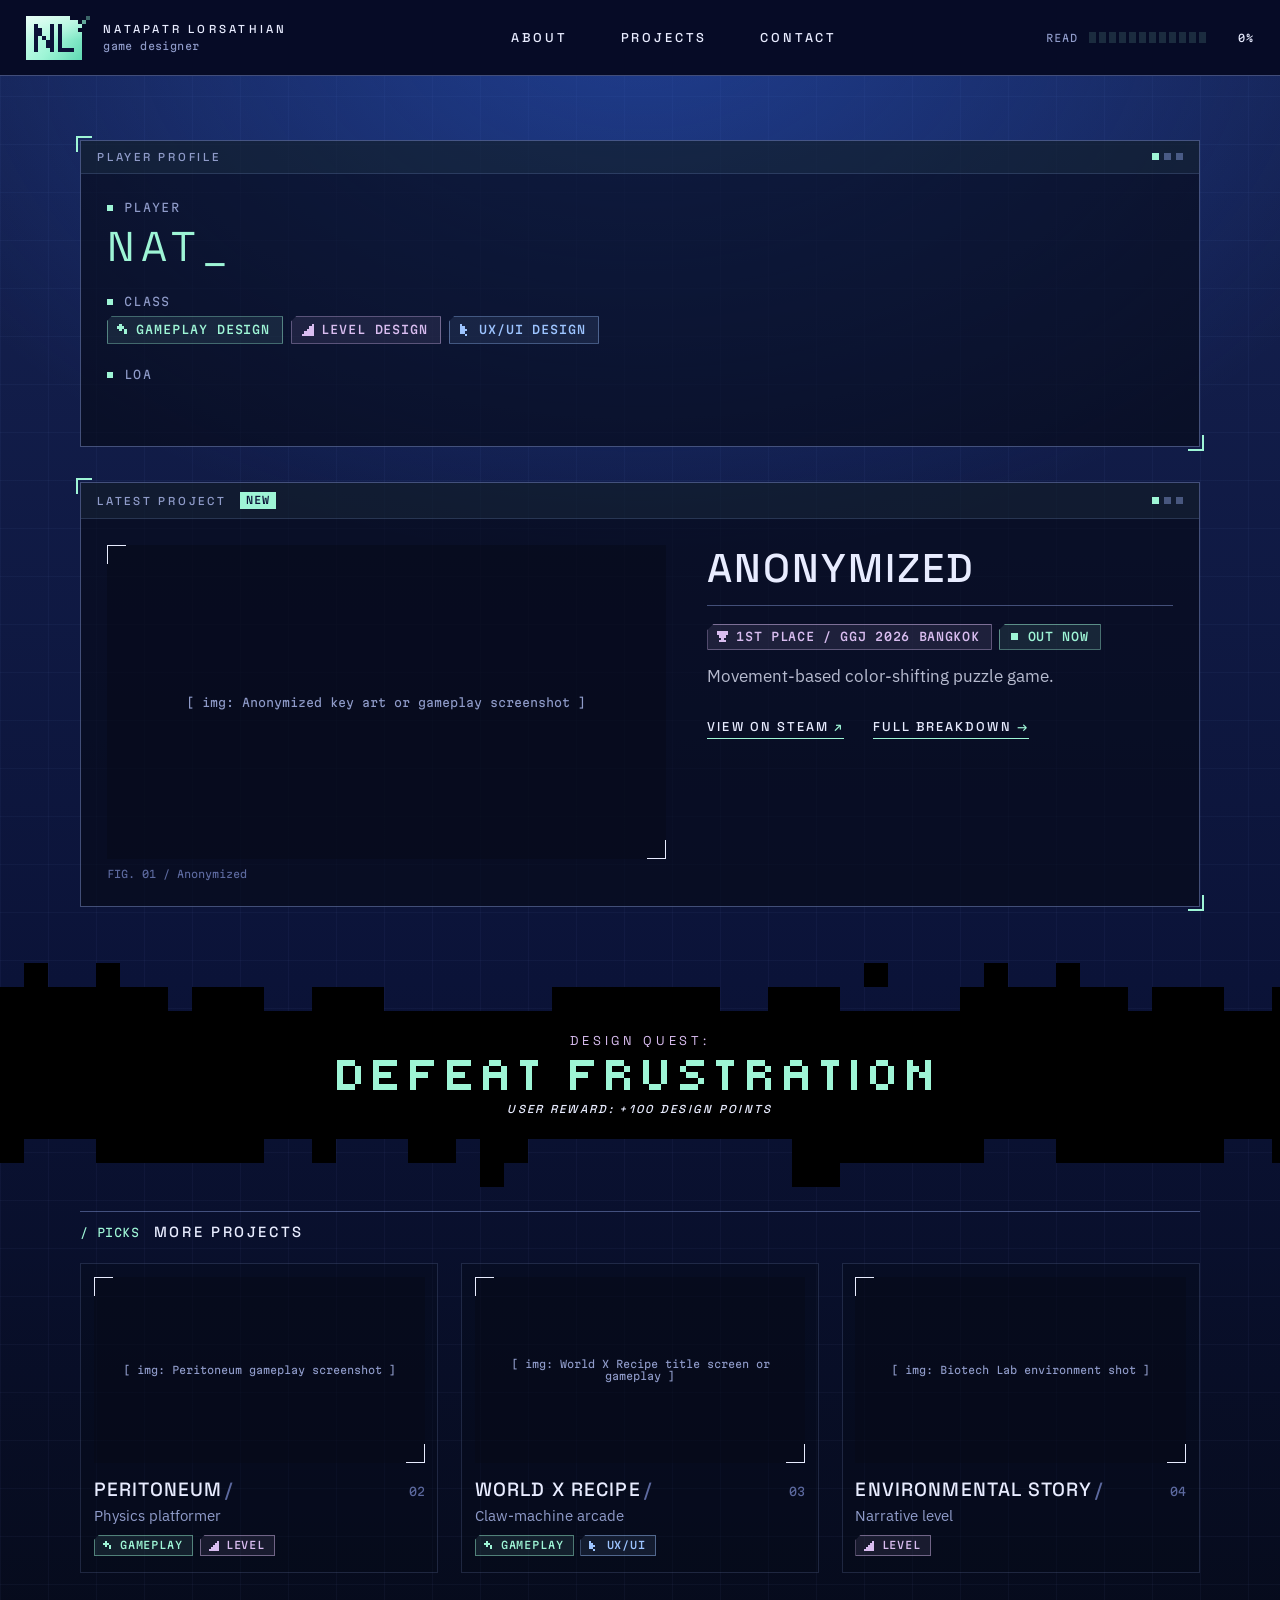
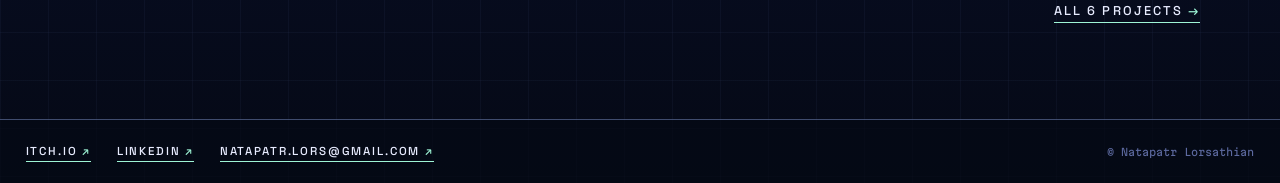
==== index.html @ 55b56542 "Fix window width jump (class clash), Player/Class/Loadout profile, NEW tag beside title, window fram" ====
<!DOCTYPE html>
<html lang="en">
<head>
<meta charset="utf-8">
<meta name="viewport" content="width=device-width, initial-scale=1">
<title>Natapatr Lorsathian | Game Designer</title>
<meta name="description" content="Natapatr (Nat) Lorsathian - gameplay, level and UX/UI designer. Puzzle, platformer and level design work in Unity, Unreal and UEFN.">
<link rel="canonical" href="https://natapatrl.github.io/portfolio/">
<meta property="og:title" content="Natapatr Lorsathian | Game Designer">
<meta property="og:description" content="Natapatr (Nat) Lorsathian - gameplay, level and UX/UI designer. Puzzle, platformer and level design work in Unity, Unreal and UEFN.">
<meta property="og:type" content="website">
<meta property="og:url" content="https://natapatrl.github.io/portfolio/">
<link rel="icon" href="assets/favicon.svg" type="image/svg+xml">
<link rel="preconnect" href="https://fonts.googleapis.com">
<link rel="preconnect" href="https://fonts.gstatic.com" crossorigin>
<link rel="stylesheet" href="https://fonts.googleapis.com/css2?family=Space+Grotesk:wght@300..700&family=IBM+Plex+Sans:wght@400;500&family=Martian+Mono:wdth,wght@75..112.5,300..500&family=Tiny5&display=swap">
<link rel="stylesheet" href="assets/style.css">
<script>document.documentElement.classList.add("js")</script>
</head>
<body>
<a class="skip" href="#main">Skip to content</a>
<header class="site-header">
  <a class="brand" href="./" aria-label="Natapatr Lorsathian, home">
    <img class="brand-mark" src="assets/logo.svg" alt="" width="64" height="44">
    <span class="brand-text"><span class="brand-name">NATAPATR LORSATHIAN</span><span class="brand-role">game designer</span></span>
  </a>
  <nav class="site-nav" aria-label="Main"><a href="about/">ABOUT</a><a href="projects/">PROJECTS</a><a href="contact/">CONTACT</a></nav>
  <div class="read" aria-hidden="true"><span class="read-label">READ</span><span class="read-cells"></span><span class="read-pct">0%</span></div>
</header>
<main id="main">

<section class="hero wrap">
  <div class="window " data-console><div class="window-bar"><span class="window-title">PLAYER PROFILE</span><span class="window-lights" aria-hidden="true"><i></i><i></i><i></i></span></div><div class="window-body">
      <p class="hud-label" aria-hidden="true"><span class="hud-text">PLAYER</span></p>
      <h1 class="hero-intro out">NAT<span class="sr-only">, game designer:</span><span class="cursor" aria-hidden="true">_</span></h1>
      <p class="hud-label" aria-hidden="true"><span class="hud-text">CLASS</span></p>
      <div class="out class-chips"><span class="chips"><span class="chip t-gameplay"><svg viewBox="0 0 5 5" aria-hidden="true" shape-rendering="crispEdges"><rect x="1" y="0" width="1" height="1"/><rect x="0" y="1" width="1" height="1"/><rect x="1" y="1" width="1" height="1"/><rect x="2" y="1" width="1" height="1"/><rect x="1" y="2" width="1" height="1"/><rect x="3" y="2" width="1" height="1"/><rect x="3" y="3" width="1" height="1"/></svg>Gameplay Design</span><span class="chip t-level"><svg viewBox="0 0 5 5" aria-hidden="true" shape-rendering="crispEdges"><rect x="4" y="0" width="1" height="1"/><rect x="3" y="1" width="1" height="1"/><rect x="4" y="1" width="1" height="1"/><rect x="2" y="2" width="1" height="1"/><rect x="3" y="2" width="1" height="1"/><rect x="4" y="2" width="1" height="1"/><rect x="1" y="3" width="1" height="1"/><rect x="2" y="3" width="1" height="1"/><rect x="3" y="3" width="1" height="1"/><rect x="4" y="3" width="1" height="1"/><rect x="0" y="4" width="1" height="1"/><rect x="1" y="4" width="1" height="1"/><rect x="2" y="4" width="1" height="1"/><rect x="3" y="4" width="1" height="1"/><rect x="4" y="4" width="1" height="1"/></svg>Level Design</span><span class="chip t-ux"><svg viewBox="0 0 5 5" aria-hidden="true" shape-rendering="crispEdges"><rect x="0" y="0" width="1" height="1"/><rect x="0" y="1" width="1" height="1"/><rect x="1" y="1" width="1" height="1"/><rect x="0" y="2" width="1" height="1"/><rect x="1" y="2" width="1" height="1"/><rect x="2" y="2" width="1" height="1"/><rect x="0" y="3" width="1" height="1"/><rect x="1" y="3" width="1" height="1"/><rect x="2" y="4" width="1" height="1"/></svg>UX/UI Design</span></span></div>
      <p class="hud-label" aria-hidden="true"><span class="hud-text">LOADOUT</span></p>
      <ul class="tools out" aria-label="Tools I work in"><li>Unity</li><li>Unreal</li><li>Figma</li></ul>
    </div></div>
</section>

<section class="wrap featured" aria-label="Latest project">
  <div class="window "><div class="window-bar"><span class="window-title">LATEST PROJECT<span class="window-tag">NEW</span></span><span class="window-lights" aria-hidden="true"><i></i><i></i><i></i></span></div><div class="window-body">
    <div class="featured-grid">
      <a class="featured-media" href="projects/anonymized/" tabindex="-1" aria-hidden="true"><figure class="frame "><div class="ph" style="aspect-ratio:16/9" role="img" aria-label="Image coming soon: Anonymized key art or gameplay screenshot"><span>[ img: Anonymized key art or gameplay screenshot ]</span></div><figcaption>FIG. 01 / Anonymized</figcaption></figure></a>
      <div class="featured-body">
        <header class="doc-head featured-head"><h2 class="doc-title">Anonymized</h2></header>
        <div class="badges"><span class="badge b-award"><svg viewBox="0 0 5 5" aria-hidden="true" shape-rendering="crispEdges"><rect x="0" y="0" width="1" height="1"/><rect x="1" y="0" width="1" height="1"/><rect x="2" y="0" width="1" height="1"/><rect x="3" y="0" width="1" height="1"/><rect x="4" y="0" width="1" height="1"/><rect x="0" y="1" width="1" height="1"/><rect x="1" y="1" width="1" height="1"/><rect x="2" y="1" width="1" height="1"/><rect x="3" y="1" width="1" height="1"/><rect x="4" y="1" width="1" height="1"/><rect x="1" y="2" width="1" height="1"/><rect x="2" y="2" width="1" height="1"/><rect x="3" y="2" width="1" height="1"/><rect x="2" y="3" width="1" height="1"/><rect x="1" y="4" width="1" height="1"/><rect x="2" y="4" width="1" height="1"/><rect x="3" y="4" width="1" height="1"/></svg>1st place / GGJ 2026 Bangkok</span><span class="badge b-status"><svg viewBox="0 0 5 5" aria-hidden="true" shape-rendering="crispEdges"><rect x="1" y="1" width="1" height="1"/><rect x="2" y="1" width="1" height="1"/><rect x="3" y="1" width="1" height="1"/><rect x="1" y="2" width="1" height="1"/><rect x="2" y="2" width="1" height="1"/><rect x="3" y="2" width="1" height="1"/><rect x="1" y="3" width="1" height="1"/><rect x="2" y="3" width="1" height="1"/><rect x="3" y="3" width="1" height="1"/></svg>Out now</span></div>
        <p class="feat-tag">Movement-based color-shifting puzzle game.</p>
        <div class="links"><a class="link" href="https://store.steampowered.com/app/4548240/Anonymized/" target="_blank" rel="noopener">View on Steam</a><a class="link internal" href="projects/anonymized/">Full breakdown</a></div>
      </div>
    </div>
    </div></div>
</section>

<section class="quest" aria-label="Design quest" data-rip>
  <span class="quest-seam" aria-hidden="true"></span>
  <div class="quest-band">
    <p class="quest-label">DESIGN QUEST:</p>
    <p class="quest-title">DEFEAT FRUSTRATION</p>
    <p class="quest-reward">USER REWARD: +100 DESIGN POINTS</p>
  </div>
</section>

<section class="wrap more" aria-labelledby="more-title">
  <h2 class="sec" id="more-title"><span class="sec-no">/ PICKS</span>More projects</h2>
  <div class="cards">
  <a class="card" href="projects/peritoneum/">
    <figure class="frame "><div class="ph" style="aspect-ratio:16/9" role="img" aria-label="Image coming soon: Peritoneum gameplay screenshot"><span>[ img: Peritoneum gameplay screenshot ]</span></div></figure>
    <span class="card-head"><span class="m-title">Peritoneum<span class="slash">/</span></span><span class="card-id">02</span></span>
    <span class="m-genre">Physics platformer</span><span class="chips"><span class="chip t-gameplay"><svg viewBox="0 0 5 5" aria-hidden="true" shape-rendering="crispEdges"><rect x="1" y="0" width="1" height="1"/><rect x="0" y="1" width="1" height="1"/><rect x="1" y="1" width="1" height="1"/><rect x="2" y="1" width="1" height="1"/><rect x="1" y="2" width="1" height="1"/><rect x="3" y="2" width="1" height="1"/><rect x="3" y="3" width="1" height="1"/></svg>Gameplay</span><span class="chip t-level"><svg viewBox="0 0 5 5" aria-hidden="true" shape-rendering="crispEdges"><rect x="4" y="0" width="1" height="1"/><rect x="3" y="1" width="1" height="1"/><rect x="4" y="1" width="1" height="1"/><rect x="2" y="2" width="1" height="1"/><rect x="3" y="2" width="1" height="1"/><rect x="4" y="2" width="1" height="1"/><rect x="1" y="3" width="1" height="1"/><rect x="2" y="3" width="1" height="1"/><rect x="3" y="3" width="1" height="1"/><rect x="4" y="3" width="1" height="1"/><rect x="0" y="4" width="1" height="1"/><rect x="1" y="4" width="1" height="1"/><rect x="2" y="4" width="1" height="1"/><rect x="3" y="4" width="1" height="1"/><rect x="4" y="4" width="1" height="1"/></svg>Level</span></span>
  </a>
  <a class="card" href="projects/world-x-recipe/">
    <figure class="frame "><div class="ph" style="aspect-ratio:16/9" role="img" aria-label="Image coming soon: World X Recipe title screen or gameplay"><span>[ img: World X Recipe title screen or gameplay ]</span></div></figure>
    <span class="card-head"><span class="m-title">World X Recipe<span class="slash">/</span></span><span class="card-id">03</span></span>
    <span class="m-genre">Claw-machine arcade</span><span class="chips"><span class="chip t-gameplay"><svg viewBox="0 0 5 5" aria-hidden="true" shape-rendering="crispEdges"><rect x="1" y="0" width="1" height="1"/><rect x="0" y="1" width="1" height="1"/><rect x="1" y="1" width="1" height="1"/><rect x="2" y="1" width="1" height="1"/><rect x="1" y="2" width="1" height="1"/><rect x="3" y="2" width="1" height="1"/><rect x="3" y="3" width="1" height="1"/></svg>Gameplay</span><span class="chip t-ux"><svg viewBox="0 0 5 5" aria-hidden="true" shape-rendering="crispEdges"><rect x="0" y="0" width="1" height="1"/><rect x="0" y="1" width="1" height="1"/><rect x="1" y="1" width="1" height="1"/><rect x="0" y="2" width="1" height="1"/><rect x="1" y="2" width="1" height="1"/><rect x="2" y="2" width="1" height="1"/><rect x="0" y="3" width="1" height="1"/><rect x="1" y="3" width="1" height="1"/><rect x="2" y="4" width="1" height="1"/></svg>UX/UI</span></span>
  </a>
  <a class="card" href="projects/biotech-lab/">
    <figure class="frame "><div class="ph" style="aspect-ratio:16/9" role="img" aria-label="Image coming soon: Biotech Lab environment shot"><span>[ img: Biotech Lab environment shot ]</span></div></figure>
    <span class="card-head"><span class="m-title">Environmental Story<span class="slash">/</span></span><span class="card-id">04</span></span>
    <span class="m-genre">Narrative level</span><span class="chips"><span class="chip t-level"><svg viewBox="0 0 5 5" aria-hidden="true" shape-rendering="crispEdges"><rect x="4" y="0" width="1" height="1"/><rect x="3" y="1" width="1" height="1"/><rect x="4" y="1" width="1" height="1"/><rect x="2" y="2" width="1" height="1"/><rect x="3" y="2" width="1" height="1"/><rect x="4" y="2" width="1" height="1"/><rect x="1" y="3" width="1" height="1"/><rect x="2" y="3" width="1" height="1"/><rect x="3" y="3" width="1" height="1"/><rect x="4" y="3" width="1" height="1"/><rect x="0" y="4" width="1" height="1"/><rect x="1" y="4" width="1" height="1"/><rect x="2" y="4" width="1" height="1"/><rect x="3" y="4" width="1" height="1"/><rect x="4" y="4" width="1" height="1"/></svg>Level</span></span>
  </a>
</div>
  <div class="links more-all"><a class="link internal" href="projects/">All 6 projects</a></div>
</section>

</main>
<footer class="site-footer">
  <div class="footer-links">
    <a class="link" href="https://twonah.itch.io/" target="_blank" rel="noopener">itch.io</a>
    <a class="link" href="https://www.linkedin.com/in/natapatrl" target="_blank" rel="noopener">LinkedIn</a>
    <a class="js-email link" data-u="natapatr.lors" data-d="gmail.com" href="contact/">natapatr.lors [at] gmail [dot] com</a>
  </div>
  <p class="footer-note">&copy; Natapatr Lorsathian</p>
</footer>
<script src="assets/site.js"></script>
</body>
</html>
---- assets/style.css ----
/* =========================================================
   Theme: technical datasheet base + HUD project list/readout
   + terminal flairs. Sharp edges, rules instead of boxes.
   Fonts: Space Grotesk (headings), IBM Plex Sans (body),
   Martian Mono (labels/specs), Tiny5 (quest band only).
   ========================================================= */
:root {
  --navy: #162354;
  --deep: #0b1338;
  --ink: #050915;
  --head: #e8ecff;
  --body: rgba(232, 236, 255, 0.78);
  --muted: #8f9bc9;
  --dim: #5d6aa0;
  --line: rgba(160, 185, 255, 0.16);
  --line-strong: rgba(160, 185, 255, 0.38);
  --mint: #9ef5d6;
  --lav: #d9bdf0;
  --grot: "Space Grotesk", "Segoe UI", system-ui, sans-serif;
  --plex: "IBM Plex Sans", "Segoe UI", system-ui, sans-serif;
  --mono: "Martian Mono", ui-monospace, "Courier New", monospace;
  --pixel: "Tiny5", "Courier New", monospace;
  /* type scale: every size on the site comes from here */
  --fs-micro: 0.64rem;   /* mono: captions, meter, footer, spec labels */
  --fs-label: 0.72rem;   /* mono: section numbers, ids, meta, image labels */
  --fs-data: 0.78rem;    /* mono: spec values, sub-headings */
  --fs-caps-s: 0.72rem;  /* grotesk caps: name, spec groups, footer links */
  --fs-caps: 0.8rem;     /* grotesk caps: nav, links */
  --fs-caps-l: 0.92rem;  /* grotesk caps: section titles */
  --fs-body-s: 0.92rem;  /* plex: secondary text, reply options */
  --fs-body: 1.04rem;    /* plex: all body text and lists */
}

* { box-sizing: border-box; }
html { background: var(--ink); scroll-behavior: smooth; }
body {
  margin: 0;
  color: var(--head);
  font: 400 1rem/1.6 var(--grot);
  background:
    radial-gradient(ellipse 90% 45% at 50% 0%, rgba(43, 95, 217, 0.45), transparent 70%),
    linear-gradient(rgba(140, 170, 255, 0.045) 1px, transparent 1px) 0 0 / 48px 48px,
    linear-gradient(90deg, rgba(140, 170, 255, 0.045) 1px, transparent 1px) 0 0 / 48px 48px,
    linear-gradient(180deg, var(--navy), var(--deep) 55%, var(--ink));
  background-color: var(--ink);
  min-height: 100vh;
  display: flex;
  flex-direction: column;
}
main { flex: 1; }
main > section:first-child:not(.hero), main > article:first-child { padding-top: 4.5rem; }
a { color: var(--mint); }
a:hover { color: var(--head); }
p { margin: 0 0 0.85rem; }
h1, h2, h3 { font-family: var(--grot); font-weight: 500; line-height: 1.15; margin: 0; }
.wrap { width: min(1120px, 100% - 2.5rem); margin-inline: auto; }
.narrow { width: min(780px, 100% - 2.5rem); }
.skip { position: absolute; left: -999px; }
.skip:focus { left: 1rem; top: 1rem; background: var(--head); color: var(--deep); padding: 0.5rem 1rem; z-index: 9; }
:focus-visible { outline: 1px solid var(--mint); outline-offset: 4px; }

/* ---------- Header ---------- */
.site-header {
  position: sticky;
  top: 0;
  z-index: 5;
  display: grid;
  grid-template-columns: auto 1fr auto;
  align-items: center;
  gap: 2rem;
  height: 76px;
  padding: 0 1.6rem;
  background: #060b26;
  border-bottom: 1px solid var(--line-strong);
}
.brand { display: flex; align-items: center; gap: 0.85rem; text-decoration: none; color: var(--head); }
.brand-mark { display: block; height: 44px; width: 64px; image-rendering: pixelated; }
.brand-name { display: block; font: 500 var(--fs-caps-s)/1.2 var(--grot); letter-spacing: 0.28em; }
.brand-role { display: block; font: 400 var(--fs-micro) var(--mono); color: var(--muted); letter-spacing: 0.04em; margin-top: 0.2rem; }
.brand:hover .brand-name { color: var(--mint); }
.site-nav { display: flex; justify-content: center; gap: 0.4rem; }
.site-nav a {
  display: flex;
  align-items: center;
  gap: 0.55rem;
  padding: 0.6rem 1rem;
  font: 500 var(--fs-caps) var(--grot);
  letter-spacing: 0.22em;
  color: var(--head);
  text-decoration: none;
}
.site-nav a::before { content: ""; width: 6px; height: 6px; background: var(--mint); opacity: 0; }
.site-nav a:hover::before, .site-nav a.active::before { opacity: 1; }
.site-nav a.active { color: var(--mint); }
.read { display: flex; align-items: center; gap: 0.65rem; font: 400 var(--fs-micro) var(--mono); color: var(--muted); letter-spacing: 0.1em; }
.read-cells { display: flex; gap: 3px; }
.read-cells i { width: 7px; height: 11px; background: rgba(158, 245, 214, 0.14); }
.read-cells i.on { background: var(--mint); }
.read-pct { min-width: 2.4rem; color: var(--head); text-align: right; }

/* ---------- Shared type ---------- */
.prose p { font-family: var(--plex); color: var(--body); font-size: var(--fs-body); line-height: 1.72; max-width: 64ch; }
.sec {
  display: flex;
  align-items: baseline;
  gap: 0.9rem;
  font-size: var(--fs-caps-l);
  letter-spacing: 0.18em;
  text-transform: uppercase;
  border-top: 1px solid var(--line-strong);
  padding-top: 0.75rem;
  margin: 2.4rem 0 1rem;
}
.sec-no { font: 400 var(--fs-label) var(--mono); letter-spacing: 0.04em; color: var(--mint); text-transform: none; }

/* Datasheet heading: dim number + title share one baseline; the sub-line gets its own row */
.doc-head {
  display: grid;
  grid-template-columns: auto 1fr;
  column-gap: 1.4rem;
  align-items: baseline;
  border-bottom: 2px solid var(--head);
  padding-bottom: 1rem;
}
.doc-no { grid-column: 1; grid-row: 1; font: 300 clamp(3rem, 8vw, 5.2rem)/1 var(--grot); color: var(--mint); }
.doc-title { grid-column: 2; grid-row: 1; font-size: clamp(2rem, 5.5vw, 3.4rem); letter-spacing: 0.05em; text-transform: uppercase; line-height: 1; }
.doc-sub { grid-column: 2; grid-row: 2; font: 400 var(--fs-data)/1.5 var(--mono); color: var(--muted); margin: 0.55rem 0 0; }
.doc-head:not(:has(.doc-no)) .doc-title, .doc-head:not(:has(.doc-no)) .doc-sub { grid-column: 1 / -1; }
.page-head { margin-bottom: 2rem; }
/* compact version for About / Projects / Contact */
.doc-head.compact { margin-bottom: 1.6rem; }
.doc-head.compact .doc-no { font-size: clamp(2.2rem, 5vw, 3.2rem); }
.doc-head.compact .doc-title { font-size: clamp(1.5rem, 3.4vw, 2.2rem); }

/* boxed panel, same frame as the About chat window */
.frame-box { background: rgba(5, 9, 21, 0.5); border: 1px solid var(--line-strong); border-radius: 4px; padding: 0.4rem 1.4rem 1.6rem; }
.frame-box > .sec:first-child { border-top: 0; margin-top: 0.6rem; }
.list-box { padding: 0.3rem 0.4rem; }
.list-box .missions { border-top: 0; }
.list-box .mission:last-child { border-bottom: 0; }

/* About / Projects / Contact share one centered column */
.section-page { width: min(880px, 100% - 2.5rem); }

/* Links: underlined caps, arrow for external */
.links { display: flex; flex-wrap: wrap; gap: 0.6rem 1.8rem; margin: 1.6rem 0 0; }
.link {
  font: 500 var(--fs-caps) var(--grot);
  letter-spacing: 0.16em;
  text-transform: uppercase;
  color: var(--head);
  text-decoration: none;
  border-bottom: 1px solid var(--mint);
  padding: 0.2rem 0;
}
.link::after { content: " \2197"; color: var(--mint); }
.link.internal::after { content: " \2192"; }
.link.internal.prev::after { content: none; }
.link.internal.prev::before { content: "\2190 "; color: var(--mint); }
.link:hover { color: var(--mint); }
.footer-links .link { font-size: var(--fs-caps-s); }

/* "+" bullet list */
.plus-list { list-style: none; padding: 0; margin: 0; font-family: var(--plex); font-size: var(--fs-body); color: var(--body); }
.plus-list li { position: relative; padding: 0.3rem 0 0.3rem 1.6rem; line-height: 1.6; }
.plus-list li::before { content: "+"; position: absolute; left: 0.15rem; top: 0.28rem; color: var(--mint); font-family: var(--mono); }
.awards li { color: var(--lav); }

/* Image frames: crop-mark corners, no box */
.frame { margin: 0; }
.ph {
  position: relative;
  width: 100%;
  display: grid;
  place-items: center;
  padding: 1rem;
  text-align: center;
  background: rgba(5, 9, 21, 0.4);
  font: 400 var(--fs-label) var(--mono);
  color: var(--muted);
}
.ph::before, .ph::after { content: ""; position: absolute; width: 18px; height: 18px; border: 1px solid var(--head); }
.ph::before { top: 0; left: 0; border-right: 0; border-bottom: 0; }
.ph::after { bottom: 0; right: 0; border-left: 0; border-top: 0; }
.frame figcaption { font: 400 var(--fs-micro) var(--mono); color: var(--dim); margin-top: 0.55rem; }
.hero-ph { margin-bottom: 0.5rem; }

/* ---------- Mission-select project list ---------- */
.missions { display: grid; border-top: 1px solid var(--line-strong); }
.mission {
  display: grid;
  grid-template-columns: 2.4rem 10.5rem 1fr auto;
  gap: 1.4rem;
  align-items: center;
  padding: 1.15rem 1.2rem 1.15rem 1rem;
  border-bottom: 1px solid var(--line);
  border-left: 2px solid transparent;
  text-decoration: none;
  color: var(--muted);
  transition: background 0.15s, border-color 0.15s;
}
.mission:hover, .mission:focus-visible {
  background: linear-gradient(90deg, rgba(158, 245, 214, 0.11), rgba(158, 245, 214, 0) 75%);
  border-left-color: var(--mint);
  color: var(--head);
  outline: none;
}
.m-id { font: 400 var(--fs-label) var(--mono); color: var(--dim); }
.m-thumb .ph { padding: 0.4rem; font-size: var(--fs-micro); line-height: 1.4; transition: background 0.15s; }
.m-thumb .ph::before, .m-thumb .ph::after { width: 10px; height: 10px; }
.mission:hover .m-thumb .ph { background: rgba(158, 245, 214, 0.08); }
.mission:hover .m-id { color: var(--mint); }
.m-title { display: block; font: 500 1.2rem var(--grot); letter-spacing: 0.06em; text-transform: uppercase; color: var(--head); }
.m-title .slash { color: var(--dim); margin-left: 0.15em; }
.m-title .slash::after { content: "_"; color: var(--mint); opacity: 0; }
.mission:hover .m-title .slash { color: var(--mint); }
.mission:hover .m-title .slash::after { opacity: 1; animation: blink 1s steps(1) infinite; }
.m-genre { display: block; font: 400 var(--fs-body-s)/1.4 var(--plex); color: var(--muted); margin-top: 0.2rem; }
/* year / team / engine readout on the right of each row */
.m-spec { display: grid; gap: 0.3rem; font: 400 var(--fs-label)/1 var(--mono); color: var(--head); white-space: nowrap; }
.m-spec { width: 10.4rem; }
.m-spec > span { display: grid; grid-template-columns: 4.2rem auto; }
.m-spec b { font-weight: 400; color: var(--dim); font-size: var(--fs-micro); letter-spacing: 0.1em; margin-right: 0.6rem; }
.mission:hover .m-spec { color: var(--mint); }
/* discipline tags: small HUD chips with a pixel icon, colour-coded */
.chips { display: flex; flex-wrap: wrap; gap: 0.4rem; margin-top: 0.55rem; }
.chip {
  --c: var(--mint);
  display: inline-flex;
  align-items: center;
  gap: 0.45rem;
  padding: 0.28rem 0.6rem 0.28rem 0.5rem;
  font: 500 var(--fs-micro)/1 var(--mono);
  letter-spacing: 0.08em;
  text-transform: uppercase;
  color: var(--c);
  background: color-mix(in srgb, var(--c) 9%, transparent);
  border: 1px solid color-mix(in srgb, var(--c) 45%, transparent);
  clip-path: polygon(5px 0, 100% 0, 100% 100%, 0 100%, 0 5px);
}
.chip svg { width: 10px; height: 10px; fill: currentColor; flex: none; }
.chip.t-level { --c: var(--lav); }
.chip.t-ux { --c: #9dc4ff; }
.mission:hover .chip { background: color-mix(in srgb, var(--c) 16%, transparent); }

/* ---------- Spec readout ---------- */
.readout { margin: 0; font: 400 var(--fs-data)/1.5 var(--mono); }
.readout .grp { font: 500 var(--fs-caps-s) var(--grot); letter-spacing: 0.24em; color: var(--mint); padding: 0 0 0.5rem; }
.readout .grp:not(:first-child) { padding-top: 1.3rem; }
.readout .row {
  display: grid;
  grid-template-columns: 7.8rem 1fr;
  gap: 1rem;
  padding: 0.6rem 0 0.6rem 0.9rem;
  border-left: 1px solid var(--line-strong);
}
.readout .row:nth-of-type(odd) { background: rgba(158, 245, 214, 0.03); }
.readout dt { color: var(--muted); text-transform: uppercase; font-size: var(--fs-micro); letter-spacing: 0.1em; padding-top: 0.12rem; }
.readout dd { margin: 0; color: var(--head); overflow-wrap: anywhere; }

/* ---------- Home ---------- */
/* Content windows (home): sharp frame, mint corner brackets, title bar with status lights */
.hero { padding: 4rem 0 2.2rem; }
.window { position: relative; background: rgba(5, 9, 21, 0.62); border: 1px solid var(--line-strong); }
.window::before, .window::after { content: ""; position: absolute; width: 14px; height: 14px; border: 2px solid var(--mint); pointer-events: none; }
.window::before { top: -5px; left: -5px; border-right: 0; border-bottom: 0; }
.window::after { bottom: -5px; right: -5px; border-left: 0; border-top: 0; }
.window-bar {
  display: flex; justify-content: space-between; align-items: center; gap: 1rem;
  padding: 0.55rem 1rem;
  border-bottom: 1px solid var(--line);
  background: rgba(158, 245, 214, 0.05);
  font: 500 var(--fs-caps-s) var(--grot); letter-spacing: 0.24em; color: var(--muted);
}
.window-title { display: flex; align-items: center; gap: 0.8rem; }
.window-tag { font: 500 var(--fs-micro)/1 var(--mono); letter-spacing: 0.1em; color: var(--deep); background: var(--mint); padding: 0.22rem 0.4rem; }
.window-lights { display: flex; gap: 5px; }
.window-lights i { width: 7px; height: 7px; background: var(--line-strong); }
.window-lights i:first-child { background: var(--mint); }
.window-body { padding: 1.5rem 1.6rem 1.6rem; }
.hud-label { margin: 0; font: 400 var(--fs-label)/1.6 var(--mono); letter-spacing: 0.12em; color: var(--muted); }
.hud-label::before { content: ""; display: inline-block; width: 6px; height: 6px; background: var(--mint); margin-right: 0.7rem; vertical-align: 1px; }
.hud-label + .out { margin-top: 0.35rem; }
.out + .hud-label { margin-top: 1.3rem; }
.hero-intro { margin-bottom: 0; font-size: clamp(1.8rem, 4.4vw, 2.6rem); font-weight: 400; letter-spacing: 0.16em; line-height: 1.2; color: var(--mint); }
.class-chips .chips { margin-top: 0; gap: 0.5rem; }
.class-chips .chip { font-size: var(--fs-label); padding: 0.42rem 0.75rem 0.42rem 0.6rem; }
.class-chips .chip svg { width: 12px; height: 12px; }
.sr-only { position: absolute; width: 1px; height: 1px; overflow: hidden; clip: rect(0 0 0 0); white-space: nowrap; }
.tools { list-style: none; display: flex; flex-wrap: wrap; gap: 0.5rem; padding: 0; margin-bottom: 0; }
.tools li {
  font: 500 var(--fs-caps) var(--grot); letter-spacing: 0.18em; text-transform: uppercase; color: var(--head);
  padding: 0.4rem 0.8rem; border: 1px solid var(--line-strong); background: rgba(255, 255, 255, 0.03);
}
.cursor { color: var(--mint); animation: blink 1.1s steps(1) infinite; }
/* typed reveal (site.js); without JS everything is simply shown */
.js .window.is-typing .hud-text, .js .window.is-typing .out, .js .window.is-typing .hud-label::before { visibility: hidden; }
.js .window .shown, .js .window .hud-label.shown::before { visibility: visible !important; }
.featured { padding-bottom: 2rem; }
.featured .window-body { padding: 1.6rem; }
.chat-window { margin: 0.5rem 0 1rem; }
.chat-window .chat { margin: 0; background: none; border: 0; border-radius: 0; }
.contact-window .window-body { padding-top: 0.4rem; }
.contact-window .window-body > .sec:first-child { border-top: 0; margin-top: 0.6rem; }
.list-window .window-body { padding: 1.1rem 1.2rem 0.6rem; }
.list-window .missions { border-top: 0; }
.list-window .mission:last-child, .list-window .mission.last-shown { border-bottom: 0; }
.featured-grid { display: grid; grid-template-columns: 1.2fr 1fr; gap: 2.6rem; align-items: start; }
.featured-media { display: block; text-decoration: none; }
.featured-body { padding-top: 0.3rem; }
.featured-body .doc-head { margin-bottom: 1.1rem; border-bottom-color: var(--line-strong); border-bottom-width: 1px; }
.featured-body .doc-title { font-size: clamp(1.8rem, 3.6vw, 2.5rem); }
.feat-tag { font: 400 var(--fs-body)/1.5 var(--plex); color: var(--body); margin: 0.9rem 0 0; }
.badges { display: flex; flex-wrap: wrap; gap: 0.45rem; }
.badge {
  --c: var(--lav);
  display: inline-flex; align-items: center; gap: 0.5rem;
  padding: 0.38rem 0.7rem 0.38rem 0.55rem;
  font: 500 var(--fs-label)/1 var(--mono); letter-spacing: 0.06em; text-transform: uppercase;
  color: var(--c);
  background: color-mix(in srgb, var(--c) 10%, transparent);
  border: 1px solid color-mix(in srgb, var(--c) 50%, transparent);
  clip-path: polygon(6px 0, 100% 0, 100% 100%, 0 100%, 0 6px);
}
.badge svg { width: 11px; height: 11px; fill: currentColor; flex: none; }
.badge.b-status { --c: var(--mint); }
.badge.b-status svg { animation: blink 1.6s steps(1) infinite; }
.quest { position: relative; margin: 4.5rem 0; }
.quest-band { text-align: center; background: #000; padding: 1.4rem 1rem; position: relative; }
/* Rip-open (site.js adds .rip-ready, then .ripped when the band scrolls into view):
   a mint seam slashes across, then the page tears open into the band in pixel-sized steps. */
.quest-seam { position: absolute; z-index: 1; left: 0; right: 0; top: 50%; height: 2px; margin-top: -1px; background: var(--mint); transform: scaleX(0); opacity: 0; pointer-events: none; }
.quest.rip-ready .quest-band { clip-path: inset(50% 0 50% 0); }
.quest.rip-ready .quest-band > p { opacity: 0; }
.quest.ripped .quest-seam { animation: seam 0.75s ease-out forwards; }
.quest.ripped .quest-band { animation: rip 0.5s steps(6, end) 0.28s forwards; }
.quest.ripped .quest-band > p { animation: fade-in 0.3s ease-out 0.72s forwards; }
@keyframes seam { 0% { transform: scaleX(0); opacity: 1; } 40% { transform: scaleX(1); opacity: 1; } 100% { transform: scaleX(1); opacity: 0; } }
@keyframes rip { from { clip-path: inset(50% 0 50% 0); } to { clip-path: inset(-60px 0 -60px 0); } }
@keyframes fade-in { to { opacity: 1; } }
.quest-band::before, .quest-band::after {
  content: "";
  position: absolute;
  left: 0; right: 0;
  height: 48px;   /* depth x cell from QUEST_EDGE in build.py */
  background-repeat: repeat-x;
  background-size: 960px 48px;
}
.quest-band::before { bottom: 100%; transform: scaleY(-1); background-image: url("quest-edge-top.svg"); }
.quest-band::after { top: 100%; background-image: url("quest-edge-bottom.svg"); }
.quest-label { font: 400 var(--fs-caps)/1.2 var(--grot); letter-spacing: 0.3em; margin: 0; color: var(--lav); }
.quest-title { font: 400 clamp(1.8rem, 5vw, 3rem)/1 var(--pixel); letter-spacing: 0.14em; color: var(--mint); margin: 0.15rem 0 0.25rem; }
.quest-reward { font: italic 500 var(--fs-caps-s)/1.2 var(--grot); letter-spacing: 0.2em; margin: 0; }
.more { padding-bottom: 2rem; }
.cards { display: grid; grid-template-columns: repeat(3, 1fr); gap: 1.4rem; margin-top: 1.4rem; }
.card {
  position: relative; display: block; text-decoration: none; color: var(--muted);
  padding: 0.8rem 0.8rem 1rem; border: 1px solid var(--line); background: rgba(5, 9, 21, 0.35);
  transition: background 0.15s, border-color 0.15s;
}
.card .frame { margin-bottom: 0.9rem; }
.card .ph { font-size: var(--fs-micro); }
.card-head { display: flex; justify-content: space-between; align-items: baseline; gap: 0.8rem; }
.card-id { font: 400 var(--fs-label) var(--mono); color: var(--dim); }
.card:hover, .card:focus-visible { border-color: var(--mint); background: rgba(158, 245, 214, 0.06); color: var(--head); outline: none; }
.card:hover .card-id { color: var(--mint); }
.card:hover .m-title .slash { color: var(--mint); }
.card:hover .m-title .slash::after { opacity: 1; animation: blink 1s steps(1) infinite; }
.card:hover .chip { background: color-mix(in srgb, var(--c) 16%, transparent); }
.more-all { margin-top: 1.6rem; justify-content: flex-end; }
.filters { display: none; flex-wrap: wrap; align-items: center; gap: 0.45rem; margin: 0 0 1rem; }
.js .filters { display: flex; }
.filters-label { font: 400 var(--fs-label) var(--mono); color: var(--dim); margin-right: 0.4rem; }
.filter {
  --c: var(--head);
  display: inline-flex; align-items: center; gap: 0.55rem; cursor: pointer;
  padding: 0.45rem 0.75rem; background: transparent;
  font: 500 var(--fs-label)/1 var(--mono); letter-spacing: 0.08em; text-transform: uppercase;
  color: var(--c); border: 1px solid color-mix(in srgb, var(--c) 40%, transparent);
  clip-path: polygon(6px 0, 100% 0, 100% 100%, 0 100%, 0 6px);
}
.filter.t-gameplay { --c: var(--mint); }
.filter.t-level { --c: var(--lav); }
.filter.t-ux { --c: #9dc4ff; }
.filter .count { color: var(--dim); }
.filter:hover { background: color-mix(in srgb, var(--c) 10%, transparent); }
.filter[aria-pressed="true"] { background: var(--c); color: var(--deep); border-color: var(--c); }
.filter[aria-pressed="true"] .count { color: var(--deep); opacity: 0.6; }
.filter-status { margin-left: auto; font: 400 var(--fs-micro) var(--mono); color: var(--muted); }
.mission[hidden] { display: none; }

/* ---------- Project page ---------- */
.project { padding-bottom: 2rem; }
.proj-nav { display: flex; justify-content: space-between; align-items: center; flex-wrap: wrap; gap: 1rem 2rem; padding-bottom: 1rem; margin-bottom: 2rem; border-bottom: 1px solid var(--line-strong); }
.proj-step { display: flex; align-items: center; flex-wrap: wrap; gap: 0.8rem 1.6rem; }
.proj-count { font: 400 var(--fs-label) var(--mono); color: var(--muted); }
.proj-count b { font-weight: 400; color: var(--mint); margin: 0 0.3rem; }
.back { display: inline-block; }
.back::after { content: none !important; }
.back::before { content: "\2190 "; color: var(--mint); }
.two-col { display: grid; grid-template-columns: 1.5fr 1fr; gap: 3.5rem; }
.two-col aside { padding-top: 2.4rem; }
.two-col aside .sec { margin-top: 2rem; }
.split { display: grid; grid-template-columns: 1fr 1fr; gap: 3rem; align-items: start; margin: 1rem 0; }
.split .frame { margin-top: 2.4rem; }
.split.flip > :first-child { order: 2; }
.gallery { display: grid; grid-template-columns: repeat(auto-fit, minmax(280px, 1fr)); gap: 2rem; margin: 3rem 0 0; }

/* ---------- About (chat window + texting game) ---------- */
.chat {
  margin: 0.5rem 0 1rem;
  background: rgba(5, 9, 21, 0.5);
  border: 1px solid var(--line-strong);
  border-radius: 4px;
  padding: 1.1rem 1.2rem 1.3rem;
}
.chat-head { display: flex; align-items: center; gap: 0.9rem; padding-bottom: 1rem; margin-bottom: 0.8rem; border-bottom: 1px solid var(--line); }
.chat-head .avatar { width: 48px; }
.chat-head .avatar .ph { padding: 0; font-size: 0; border-radius: 50%; border: 1px dashed var(--line-strong); }
.chat-head .avatar .ph::before, .chat-head .avatar .ph::after { content: none; }
.chat-name { margin: 0; font: 500 var(--fs-caps-s) var(--grot); letter-spacing: 0.24em; text-transform: uppercase; }
.chat-status { margin: 0; font: 400 var(--fs-micro) var(--mono); color: var(--mint); }
.chat-status::before { content: ""; display: inline-block; width: 7px; height: 7px; border-radius: 50%; background: var(--mint); margin-right: 0.45rem; vertical-align: 1px; }
.chat-log { min-height: 14rem; }
.bubble {
  max-width: 74%;
  width: fit-content;
  margin: 0.55rem 0;
  padding: 0.75rem 1.1rem;
  border-radius: 4px;
  color: #1a1f3d;
  font: 400 var(--fs-body)/1.55 var(--plex);
}
.bubble p { margin: 0; }
.bubble.them { background: var(--lav); border-bottom-left-radius: 1px; }
.bubble.me { background: var(--mint); margin-left: auto; border-bottom-right-radius: 1px; }
.js .chat-log .bubble { opacity: 0; transform: translateY(8px); transition: opacity 0.2s, transform 0.2s; }
.js .chat-log .bubble.shown { opacity: 1; transform: none; }
.typing { display: inline-flex; gap: 5px; padding: 0.95rem 1.1rem; }
.typing span { width: 7px; height: 7px; border-radius: 1px; background: #6b5b8a; animation: pulse 1.2s infinite; }
.typing span:nth-child(2) { animation-delay: 0.2s; }
.typing span:nth-child(3) { animation-delay: 0.4s; }
.chat-options {
  display: flex;
  flex-wrap: wrap;
  justify-content: flex-end;
  gap: 0.5rem;
  margin-top: 1rem;
  padding-top: 1rem;
  border-top: 1px solid var(--line);
  min-height: 3.6rem;
}
.chat-opt {
  font: 400 var(--fs-body-s) var(--plex);
  color: var(--mint);
  background: transparent;
  border: 1px solid rgba(158, 245, 214, 0.55);
  border-radius: 4px;
  padding: 0.55rem 1.05rem;
  cursor: pointer;
  text-decoration: none;
  animation: rise 0.25s ease-out;
}
.chat-opt:hover, .chat-opt:focus-visible { background: rgba(158, 245, 214, 0.12); color: var(--head); }
.chat-opt.final { background: var(--mint); color: var(--deep); border-color: var(--mint); font-weight: 500; }
.chat-opt.final::after { content: " \2192"; }
.chat-opt.final:hover { background: var(--head); color: var(--deep); }
@keyframes rise { from { opacity: 0; transform: translateY(6px); } to { opacity: 1; transform: none; } }

/* ---------- Contact ---------- */
.note { border-left: 2px solid var(--mint); padding: 0.2rem 0 0.2rem 1.2rem; }
.note p { color: var(--head); opacity: 0.85; }
.contact-line { font: 400 var(--fs-body)/1.5 var(--plex); color: var(--body); margin: 1.2rem 0 1.4rem; }
.contact-line .prompt { font-family: var(--mono); color: var(--mint); margin-right: 0.7rem; }
.readout.contact .row { grid-template-columns: 7rem 1fr; padding: 0.95rem 0 0.95rem 1rem; }
.readout.contact dd { font: 400 var(--fs-body) var(--plex); }
.readout.contact dd a { color: var(--head); text-decoration: none; border-bottom: 1px solid var(--mint); }
.readout.contact dd a:hover { color: var(--mint); }

/* ---------- Footer ---------- */
.site-footer {
  border-top: 1px solid var(--line-strong);
  background: rgba(5, 9, 21, 0.7);
  padding: 1.3rem 1.6rem;
  display: flex;
  flex-wrap: wrap;
  justify-content: space-between;
  align-items: center;
  gap: 1rem;
  margin-top: 4rem;
}
.footer-links { display: flex; flex-wrap: wrap; gap: 0.6rem 1.6rem; }
.footer-note { margin: 0; color: var(--dim); font: 400 var(--fs-micro) var(--mono); }

@keyframes blink { 50% { opacity: 0; } }
@keyframes pulse { 0%, 80%, 100% { opacity: 0.25; } 40% { opacity: 1; } }

/* ---------- Responsive ---------- */
@media (max-width: 1000px) {
  .site-header { grid-template-columns: 1fr auto; height: auto; padding: 0.7rem 1.2rem 0.3rem; gap: 0.4rem 1rem; }
  .site-nav { grid-column: 1 / -1; grid-row: 2; justify-content: space-around; }
}
@media (max-width: 900px) {
  .featured-grid, .two-col, .split { grid-template-columns: 1fr; gap: 1.5rem; }
  .cards { grid-template-columns: 1fr 1fr; }
  .split.flip > :first-child { order: 0; }
  .split .frame { margin-top: 0; }
  .two-col aside { padding-top: 0.5rem; }
  .mission { grid-template-columns: 9rem 1fr; gap: 1rem 1.2rem; }
  .m-id { display: none; }
  .m-spec { grid-column: 2; display: flex; gap: 1.1rem; width: auto; }
  .m-spec > span { display: inline; }
}
@media (max-width: 640px) {
  .site-header { grid-template-columns: 1fr auto; height: auto; padding: 0.7rem 1rem 0.3rem; gap: 0.4rem 1rem; }
  .site-nav { grid-column: 1 / -1; grid-row: 2; justify-content: space-around; }
  .site-nav a { padding: 0.55rem 0.3rem; font-size: var(--fs-caps-s); letter-spacing: 0.16em; }
  .read-cells { display: none; }
  .hero { padding-top: 2.2rem; }
  .window-body, .featured .window-body { padding: 1.2rem 1.1rem; }
  .cards { grid-template-columns: 1fr; }
  .bubble { max-width: 92%; }
  .mission { grid-template-columns: 1fr; gap: 0.7rem; padding-left: 0.8rem; }
  .m-name, .m-spec { grid-column: 1; }
  .m-spec { flex-wrap: wrap; }
  .readout .row, .readout.contact .row { grid-template-columns: 1fr; gap: 0.15rem; }
}
@media (prefers-reduced-motion: reduce) {
  * { animation: none !important; transition: none !important; }
  .js .chat .bubble:not(.typing) { opacity: 1; transform: none; }
}
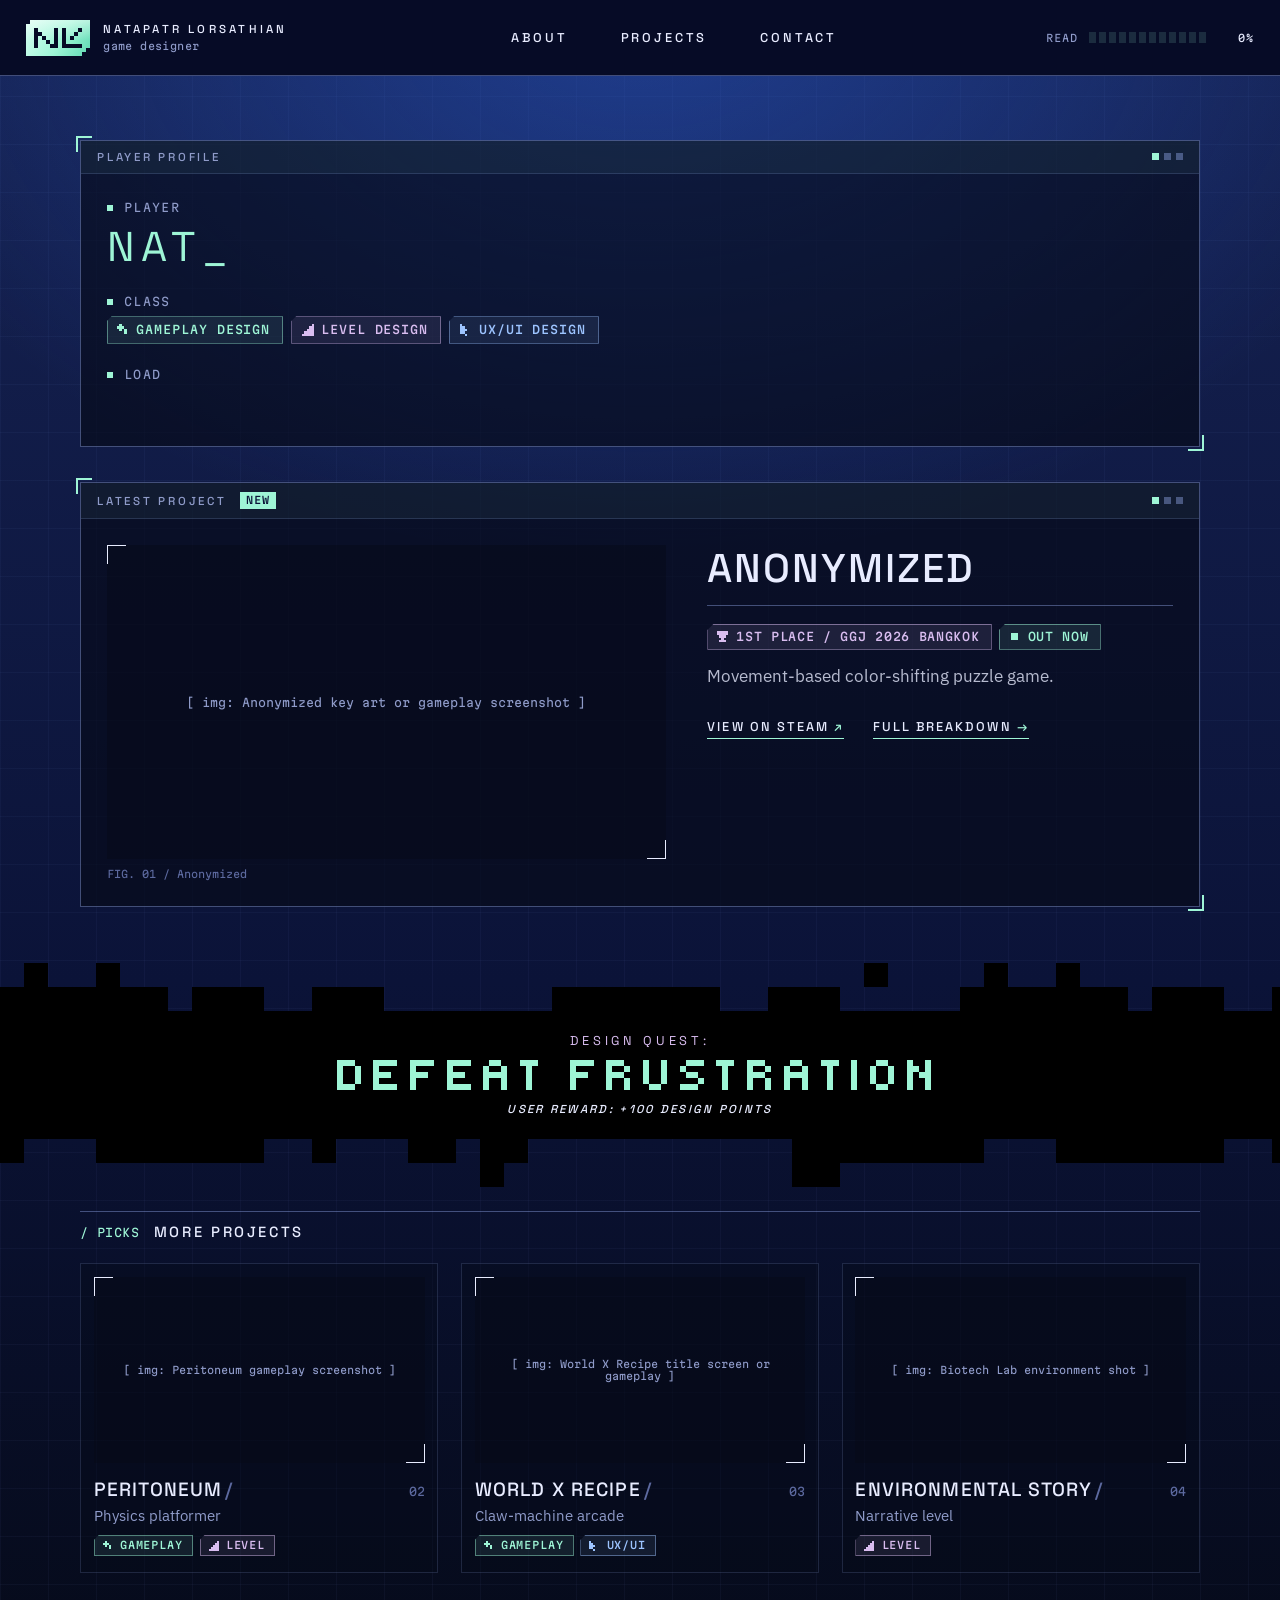
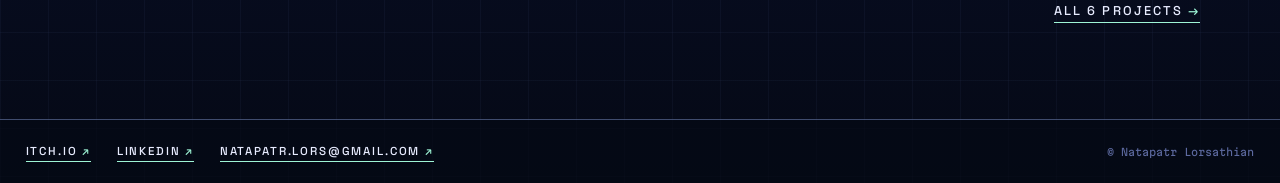
==== commit c2ca81d0: "New NL logo: thin 5-cell letters, "/" in the L's corner, uneven corners Logo concept 6a from the log" ====
--- a/index.html
+++ b/index.html
@@ -21,7 +21,7 @@
 <a class="skip" href="#main">Skip to content</a>
 <header class="site-header">
   <a class="brand" href="./" aria-label="Natapatr Lorsathian, home">
-    <img class="brand-mark" src="assets/logo.svg" alt="" width="64" height="44">
+    <img class="brand-mark" src="assets/logo.svg" alt="" width="64" height="36">
     <span class="brand-text"><span class="brand-name">NATAPATR LORSATHIAN</span><span class="brand-role">game designer</span></span>
   </a>
   <nav class="site-nav" aria-label="Main"><a href="about/">ABOUT</a><a href="projects/">PROJECTS</a><a href="contact/">CONTACT</a></nav>
--- a/assets/style.css
+++ b/assets/style.css
@@ -74,7 +74,7 @@
   border-bottom: 1px solid var(--line-strong);
 }
 .brand { display: flex; align-items: center; gap: 0.85rem; text-decoration: none; color: var(--head); }
-.brand-mark { display: block; height: 44px; width: 64px; image-rendering: pixelated; }
+.brand-mark { display: block; height: 36px; width: 64px; image-rendering: pixelated; }
 .brand-name { display: block; font: 500 var(--fs-caps-s)/1.2 var(--grot); letter-spacing: 0.28em; }
 .brand-role { display: block; font: 400 var(--fs-micro) var(--mono); color: var(--muted); letter-spacing: 0.04em; margin-top: 0.2rem; }
 .brand:hover .brand-name { color: var(--mint); }
@@ -183,7 +183,17 @@
 .ph::before { top: 0; left: 0; border-right: 0; border-bottom: 0; }
 .ph::after { bottom: 0; right: 0; border-left: 0; border-top: 0; }
 .frame figcaption { font: 400 var(--fs-micro) var(--mono); color: var(--dim); margin-top: 0.55rem; }
-.hero-ph { margin-bottom: 0.5rem; }
+.hero-ph { margin-bottom: 0; }
+/* Project page: media + spec readout share one window, so the image no longer fills the screen */
+.file-window { margin-bottom: 2.6rem; }
+.file-window .window-body { padding: 1.4rem 1.5rem 1.5rem; }
+.file-grid { display: grid; grid-template-columns: 1.35fr 1fr; grid-template-areas: "media side" "awards side"; gap: 0 2rem; align-items: start; }
+.file-grid > .frame { grid-area: media; }
+.file-side { grid-area: side; }
+.file-awards { grid-area: awards; }
+.file-awards .sec { margin-top: 1.2rem; }
+.file-side .links { margin-top: 1.4rem; }
+.proj-body { max-width: 760px; }
 
 /* ---------- Mission-select project list ---------- */
 .missions { display: grid; border-top: 1px solid var(--line-strong); }
@@ -406,6 +416,63 @@
 .split.flip > :first-child { order: 2; }
 .gallery { display: grid; grid-template-columns: repeat(auto-fit, minmax(280px, 1fr)); gap: 2rem; margin: 3rem 0 0; }
 
+
+/* ---------- Project page: DESIGN LOG window ---------- */
+.file-pitch { margin: 0 0 1.3rem; font: 400 var(--fs-body)/1.5 var(--plex); color: var(--head); }
+.dl { margin-top: 0; }
+.pdr { margin: 0; display: grid; gap: 1rem; }
+.pdr dt { font: 500 var(--fs-caps-s) var(--grot); letter-spacing: .22em; color: var(--muted); margin-bottom: .3rem; }
+.pdr dt b { font: 400 var(--fs-micro) var(--mono); color: var(--dim); margin-right: .6rem; letter-spacing: .05em; }
+.pdr dd { margin: 0; font: 400 var(--fs-body)/1.55 var(--plex); color: var(--body); }
+.pdr .dec dt { color: var(--mint); } .pdr .dec dd { color: var(--head); }
+.hl-grid { display: grid; grid-template-columns: 1.25fr 1fr; gap: 2rem; align-items: center; }
+.debrief { margin: 0; font: 400 var(--fs-body)/1.55 var(--plex); color: var(--muted); }
+/* D: OS-style tabs under the window bar; all panes share one grid cell so the window never jumps */
+.dl-tabs { display: flex; gap: 2px; padding: .6rem .8rem 0;
+  background: linear-gradient(var(--line-strong), var(--line-strong)) bottom / 100% 1px no-repeat, rgba(158,245,214,.025); }
+.dl-tab { display: flex; align-items: center; gap: .55rem; white-space: nowrap; cursor: pointer;
+  padding: .6rem .95rem .55rem; background: rgba(255,255,255,.02); color: var(--muted);
+  border: 1px solid var(--line); border-bottom-color: var(--line-strong);
+  font: 500 var(--fs-caps-s) var(--grot); letter-spacing: .18em;
+  clip-path: polygon(7px 0, 100% 0, 100% 100%, 0 100%, 0 7px); }
+.dl-tab:hover { color: var(--head); background: rgba(158,245,214,.06); }
+.dl-tab[aria-selected="true"] { color: var(--mint); background: #060b1d; border-color: var(--line-strong); border-top: 2px solid var(--mint); border-bottom-color: #060b1d; }
+.dl-pip { width: 6px; height: 6px; background: var(--lav); flex: none; }
+.dl-pip.seen { background: var(--line-strong); }
+.dl-tab[aria-selected="true"] .dl-pip { background: var(--mint); }
+.dl-panes { display: grid; padding: 1.6rem 1.6rem 1.1rem; }
+.dl-pane { grid-area: 1 / 1; visibility: hidden; display: flex; flex-direction: column; }
+.dl-pane.on { visibility: visible; }
+.dl-content { flex: 1; display: flex; flex-direction: column; justify-content: center; }
+.dl-content > .dl-overview { align-self: stretch; margin-bottom: auto; }
+.js .dl-pane.on .dl-content { animation: pane-in .22s ease-out; }
+@keyframes pane-in { from { opacity: 0; transform: translateX(6px); } to { opacity: 1; transform: none; } }
+.dl-overview { display: grid; grid-template-columns: 1fr 1.15fr; gap: 2.4rem; align-items: start; }
+.dl-h { margin: 0 0 .8rem; font: 500 var(--fs-caps-s) var(--grot); letter-spacing: .24em; color: var(--mint); }
+.dl-menu { display: grid; gap: .5rem; }
+.dl-open { display: grid; grid-template-columns: 6.5rem 1fr auto; gap: 1rem; align-items: center; text-align: left; cursor: pointer;
+  padding: .55rem .8rem .55rem .55rem; background: rgba(255,255,255,.02); border: 1px solid var(--line); color: var(--muted); }
+.dl-open:hover, .dl-open:focus-visible { border-color: var(--mint); background: rgba(158,245,214,.06); }
+.dl-thumb .ph { font-size: 0; padding: 0; } .dl-thumb .ph::before, .dl-thumb .ph::after { width: 8px; height: 8px; }
+.dl-mtext { display: grid; gap: .15rem; }
+.dl-mno { font: 400 var(--fs-micro) var(--mono); color: var(--dim); }
+.dl-mtitle { font: 500 var(--fs-caps) var(--grot); letter-spacing: .16em; color: var(--head); }
+.dl-mteaser { font: 400 var(--fs-body-s)/1.4 var(--plex); color: var(--muted); display: -webkit-box; -webkit-line-clamp: 1; -webkit-box-orient: vertical; overflow: hidden; }
+.dl-go { font: 400 var(--fs-micro) var(--mono); color: var(--mint); letter-spacing: .08em; }
+.dl-step { display: flex; justify-content: space-between; align-items: center; margin-top: 1.4rem; padding-top: .9rem; border-top: 1px solid var(--line); }
+.dl-step button { background: none; border: 0; cursor: pointer; font: 500 var(--fs-caps-s) var(--grot); letter-spacing: .2em; text-transform: uppercase; color: var(--head); padding: .3rem 0; }
+.dl-step button:hover { color: var(--mint); }
+.dl-step button:disabled { color: var(--dim); opacity: .5; cursor: default; }
+.dl-count { font: 400 var(--fs-label) var(--mono); color: var(--muted); }
+@media (max-width: 900px) {
+  .dl-tabs { overflow-x: auto; overflow-y: hidden; scrollbar-width: thin; }
+  .hl-grid { grid-template-columns: 1fr; gap: 1.2rem; }
+  .dl-overview { grid-template-columns: 1fr; gap: 1.6rem; }
+  .dl-open { grid-template-columns: 4.5rem 1fr; } .dl-go { display: none; }
+  .dl-panes { padding: 1.2rem 1.1rem .9rem; }
+}
+@media (prefers-reduced-motion: reduce) { .js .dl-pane.on .dl-content { animation: none; } }
+
 /* ---------- About (chat window + texting game) ---------- */
 .chat {
   margin: 0.5rem 0 1rem;
@@ -501,7 +568,8 @@
   .site-nav { grid-column: 1 / -1; grid-row: 2; justify-content: space-around; }
 }
 @media (max-width: 900px) {
-  .featured-grid, .two-col, .split { grid-template-columns: 1fr; gap: 1.5rem; }
+  .featured-grid, .two-col, .split, .file-grid { grid-template-columns: 1fr; gap: 1.5rem; }
+  .file-grid { grid-template-areas: "media" "side" "awards"; }
   .cards { grid-template-columns: 1fr 1fr; }
   .split.flip > :first-child { order: 0; }
   .split .frame { margin-top: 0; }
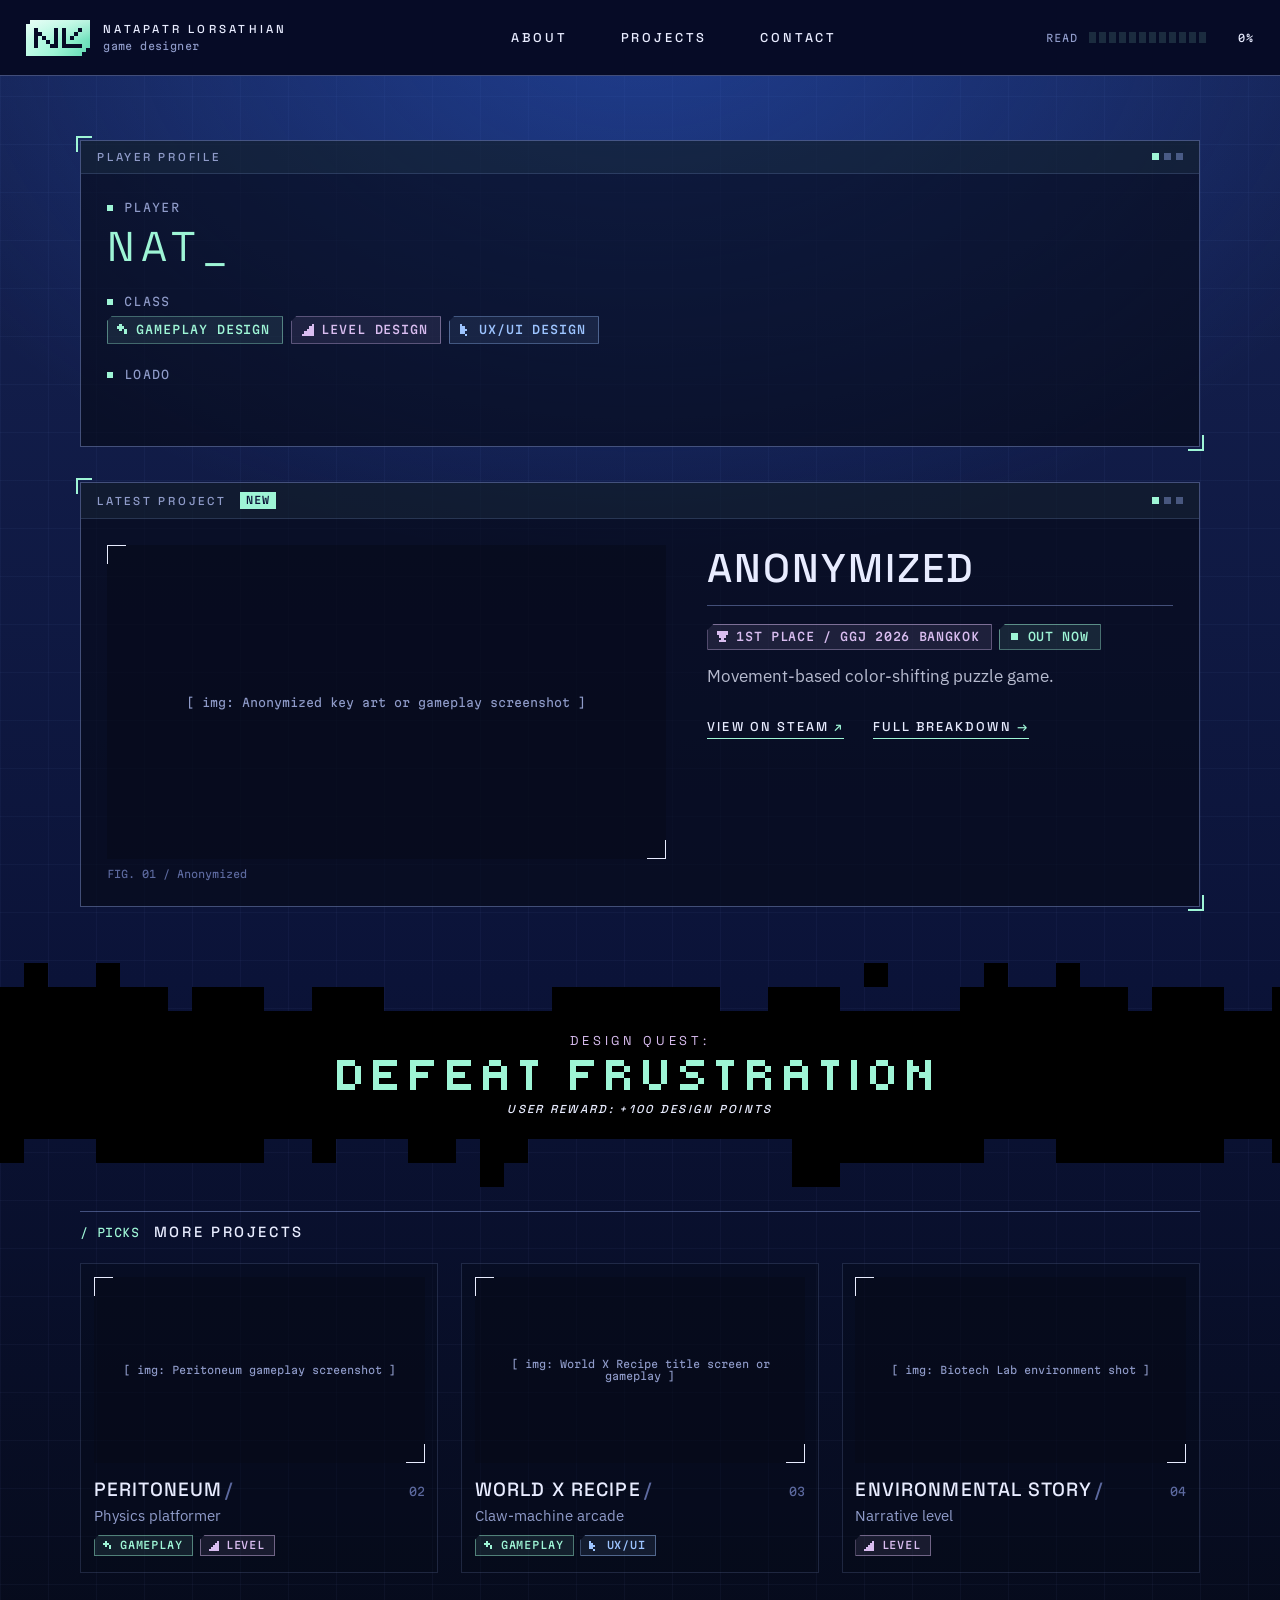
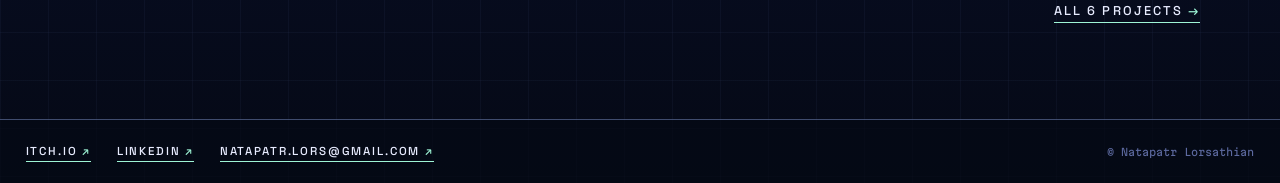
==== commit 98489c5f: "Accessibility pass (WCAG 2.1 AA), batch 1 - Focus ring drawn inside the clipped filter buttons and d" ====
--- a/index.html
+++ b/index.html
@@ -32,9 +32,9 @@
 <section class="hero wrap">
   <div class="window " data-console><div class="window-bar"><span class="window-title">PLAYER PROFILE</span><span class="window-lights" aria-hidden="true"><i></i><i></i><i></i></span></div><div class="window-body">
       <p class="hud-label" aria-hidden="true"><span class="hud-text">PLAYER</span></p>
-      <h1 class="hero-intro out">NAT<span class="sr-only">, game designer:</span><span class="cursor" aria-hidden="true">_</span></h1>
+      <h1 class="hero-intro out">NAT<span class="sr-only">, game designer</span><span class="cursor" aria-hidden="true">_</span></h1>
       <p class="hud-label" aria-hidden="true"><span class="hud-text">CLASS</span></p>
-      <div class="out class-chips"><span class="chips"><span class="chip t-gameplay"><svg viewBox="0 0 5 5" aria-hidden="true" shape-rendering="crispEdges"><rect x="1" y="0" width="1" height="1"/><rect x="0" y="1" width="1" height="1"/><rect x="1" y="1" width="1" height="1"/><rect x="2" y="1" width="1" height="1"/><rect x="1" y="2" width="1" height="1"/><rect x="3" y="2" width="1" height="1"/><rect x="3" y="3" width="1" height="1"/></svg>Gameplay Design</span><span class="chip t-level"><svg viewBox="0 0 5 5" aria-hidden="true" shape-rendering="crispEdges"><rect x="4" y="0" width="1" height="1"/><rect x="3" y="1" width="1" height="1"/><rect x="4" y="1" width="1" height="1"/><rect x="2" y="2" width="1" height="1"/><rect x="3" y="2" width="1" height="1"/><rect x="4" y="2" width="1" height="1"/><rect x="1" y="3" width="1" height="1"/><rect x="2" y="3" width="1" height="1"/><rect x="3" y="3" width="1" height="1"/><rect x="4" y="3" width="1" height="1"/><rect x="0" y="4" width="1" height="1"/><rect x="1" y="4" width="1" height="1"/><rect x="2" y="4" width="1" height="1"/><rect x="3" y="4" width="1" height="1"/><rect x="4" y="4" width="1" height="1"/></svg>Level Design</span><span class="chip t-ux"><svg viewBox="0 0 5 5" aria-hidden="true" shape-rendering="crispEdges"><rect x="0" y="0" width="1" height="1"/><rect x="0" y="1" width="1" height="1"/><rect x="1" y="1" width="1" height="1"/><rect x="0" y="2" width="1" height="1"/><rect x="1" y="2" width="1" height="1"/><rect x="2" y="2" width="1" height="1"/><rect x="0" y="3" width="1" height="1"/><rect x="1" y="3" width="1" height="1"/><rect x="2" y="4" width="1" height="1"/></svg>UX/UI Design</span></span></div>
+      <div class="out class-chips"><ul class="chips" aria-label="Disciplines"><li class="chip t-gameplay"><svg viewBox="0 0 5 5" aria-hidden="true" shape-rendering="crispEdges"><rect x="1" y="0" width="1" height="1"/><rect x="0" y="1" width="1" height="1"/><rect x="1" y="1" width="1" height="1"/><rect x="2" y="1" width="1" height="1"/><rect x="1" y="2" width="1" height="1"/><rect x="3" y="2" width="1" height="1"/><rect x="3" y="3" width="1" height="1"/></svg>Gameplay Design</li><li class="chip t-level"><svg viewBox="0 0 5 5" aria-hidden="true" shape-rendering="crispEdges"><rect x="4" y="0" width="1" height="1"/><rect x="3" y="1" width="1" height="1"/><rect x="4" y="1" width="1" height="1"/><rect x="2" y="2" width="1" height="1"/><rect x="3" y="2" width="1" height="1"/><rect x="4" y="2" width="1" height="1"/><rect x="1" y="3" width="1" height="1"/><rect x="2" y="3" width="1" height="1"/><rect x="3" y="3" width="1" height="1"/><rect x="4" y="3" width="1" height="1"/><rect x="0" y="4" width="1" height="1"/><rect x="1" y="4" width="1" height="1"/><rect x="2" y="4" width="1" height="1"/><rect x="3" y="4" width="1" height="1"/><rect x="4" y="4" width="1" height="1"/></svg>Level Design</li><li class="chip t-ux"><svg viewBox="0 0 5 5" aria-hidden="true" shape-rendering="crispEdges"><rect x="0" y="0" width="1" height="1"/><rect x="0" y="1" width="1" height="1"/><rect x="1" y="1" width="1" height="1"/><rect x="0" y="2" width="1" height="1"/><rect x="1" y="2" width="1" height="1"/><rect x="2" y="2" width="1" height="1"/><rect x="0" y="3" width="1" height="1"/><rect x="1" y="3" width="1" height="1"/><rect x="2" y="4" width="1" height="1"/></svg>UX/UI Design</li></ul></div>
       <p class="hud-label" aria-hidden="true"><span class="hud-text">LOADOUT</span></p>
       <ul class="tools out" aria-label="Tools I work in"><li>Unity</li><li>Unreal</li><li>Figma</li></ul>
     </div></div>
@@ -48,7 +48,7 @@
         <header class="doc-head featured-head"><h2 class="doc-title">Anonymized</h2></header>
         <div class="badges"><span class="badge b-award"><svg viewBox="0 0 5 5" aria-hidden="true" shape-rendering="crispEdges"><rect x="0" y="0" width="1" height="1"/><rect x="1" y="0" width="1" height="1"/><rect x="2" y="0" width="1" height="1"/><rect x="3" y="0" width="1" height="1"/><rect x="4" y="0" width="1" height="1"/><rect x="0" y="1" width="1" height="1"/><rect x="1" y="1" width="1" height="1"/><rect x="2" y="1" width="1" height="1"/><rect x="3" y="1" width="1" height="1"/><rect x="4" y="1" width="1" height="1"/><rect x="1" y="2" width="1" height="1"/><rect x="2" y="2" width="1" height="1"/><rect x="3" y="2" width="1" height="1"/><rect x="2" y="3" width="1" height="1"/><rect x="1" y="4" width="1" height="1"/><rect x="2" y="4" width="1" height="1"/><rect x="3" y="4" width="1" height="1"/></svg>1st place / GGJ 2026 Bangkok</span><span class="badge b-status"><svg viewBox="0 0 5 5" aria-hidden="true" shape-rendering="crispEdges"><rect x="1" y="1" width="1" height="1"/><rect x="2" y="1" width="1" height="1"/><rect x="3" y="1" width="1" height="1"/><rect x="1" y="2" width="1" height="1"/><rect x="2" y="2" width="1" height="1"/><rect x="3" y="2" width="1" height="1"/><rect x="1" y="3" width="1" height="1"/><rect x="2" y="3" width="1" height="1"/><rect x="3" y="3" width="1" height="1"/></svg>Out now</span></div>
         <p class="feat-tag">Movement-based color-shifting puzzle game.</p>
-        <div class="links"><a class="link" href="https://store.steampowered.com/app/4548240/Anonymized/" target="_blank" rel="noopener">View on Steam</a><a class="link internal" href="projects/anonymized/">Full breakdown</a></div>
+        <div class="links"><a class="link" href="https://store.steampowered.com/app/4548240/Anonymized/" target="_blank" rel="noopener">View on Steam<span class="sr-only"> (opens in new tab)</span></a><a class="link internal" href="projects/anonymized/">Full breakdown</a></div>
       </div>
     </div>
     </div></div>
@@ -64,21 +64,21 @@
 </section>
 
 <section class="wrap more" aria-labelledby="more-title">
-  <h2 class="sec" id="more-title"><span class="sec-no">/ PICKS</span>More projects</h2>
+  <h2 class="sec" id="more-title"><span class="sec-no" aria-hidden="true">/ PICKS</span>More projects</h2>
   <div class="cards">
   <a class="card" href="projects/peritoneum/">
-    <figure class="frame "><div class="ph" style="aspect-ratio:16/9" role="img" aria-label="Image coming soon: Peritoneum gameplay screenshot"><span>[ img: Peritoneum gameplay screenshot ]</span></div></figure>
-    <span class="card-head"><span class="m-title">Peritoneum<span class="slash">/</span></span><span class="card-id">02</span></span>
+    <figure class="frame " aria-hidden="true"><div class="ph" style="aspect-ratio:16/9"><span>[ img: Peritoneum gameplay screenshot ]</span></div></figure>
+    <span class="card-head"><span class="m-title">Peritoneum<span class="slash" aria-hidden="true">/</span></span><span class="card-id" aria-hidden="true">02</span></span>
     <span class="m-genre">Physics platformer</span><span class="chips"><span class="chip t-gameplay"><svg viewBox="0 0 5 5" aria-hidden="true" shape-rendering="crispEdges"><rect x="1" y="0" width="1" height="1"/><rect x="0" y="1" width="1" height="1"/><rect x="1" y="1" width="1" height="1"/><rect x="2" y="1" width="1" height="1"/><rect x="1" y="2" width="1" height="1"/><rect x="3" y="2" width="1" height="1"/><rect x="3" y="3" width="1" height="1"/></svg>Gameplay</span><span class="chip t-level"><svg viewBox="0 0 5 5" aria-hidden="true" shape-rendering="crispEdges"><rect x="4" y="0" width="1" height="1"/><rect x="3" y="1" width="1" height="1"/><rect x="4" y="1" width="1" height="1"/><rect x="2" y="2" width="1" height="1"/><rect x="3" y="2" width="1" height="1"/><rect x="4" y="2" width="1" height="1"/><rect x="1" y="3" width="1" height="1"/><rect x="2" y="3" width="1" height="1"/><rect x="3" y="3" width="1" height="1"/><rect x="4" y="3" width="1" height="1"/><rect x="0" y="4" width="1" height="1"/><rect x="1" y="4" width="1" height="1"/><rect x="2" y="4" width="1" height="1"/><rect x="3" y="4" width="1" height="1"/><rect x="4" y="4" width="1" height="1"/></svg>Level</span></span>
   </a>
   <a class="card" href="projects/world-x-recipe/">
-    <figure class="frame "><div class="ph" style="aspect-ratio:16/9" role="img" aria-label="Image coming soon: World X Recipe title screen or gameplay"><span>[ img: World X Recipe title screen or gameplay ]</span></div></figure>
-    <span class="card-head"><span class="m-title">World X Recipe<span class="slash">/</span></span><span class="card-id">03</span></span>
+    <figure class="frame " aria-hidden="true"><div class="ph" style="aspect-ratio:16/9"><span>[ img: World X Recipe title screen or gameplay ]</span></div></figure>
+    <span class="card-head"><span class="m-title">World X Recipe<span class="slash" aria-hidden="true">/</span></span><span class="card-id" aria-hidden="true">03</span></span>
     <span class="m-genre">Claw-machine arcade</span><span class="chips"><span class="chip t-gameplay"><svg viewBox="0 0 5 5" aria-hidden="true" shape-rendering="crispEdges"><rect x="1" y="0" width="1" height="1"/><rect x="0" y="1" width="1" height="1"/><rect x="1" y="1" width="1" height="1"/><rect x="2" y="1" width="1" height="1"/><rect x="1" y="2" width="1" height="1"/><rect x="3" y="2" width="1" height="1"/><rect x="3" y="3" width="1" height="1"/></svg>Gameplay</span><span class="chip t-ux"><svg viewBox="0 0 5 5" aria-hidden="true" shape-rendering="crispEdges"><rect x="0" y="0" width="1" height="1"/><rect x="0" y="1" width="1" height="1"/><rect x="1" y="1" width="1" height="1"/><rect x="0" y="2" width="1" height="1"/><rect x="1" y="2" width="1" height="1"/><rect x="2" y="2" width="1" height="1"/><rect x="0" y="3" width="1" height="1"/><rect x="1" y="3" width="1" height="1"/><rect x="2" y="4" width="1" height="1"/></svg>UX/UI</span></span>
   </a>
   <a class="card" href="projects/biotech-lab/">
-    <figure class="frame "><div class="ph" style="aspect-ratio:16/9" role="img" aria-label="Image coming soon: Biotech Lab environment shot"><span>[ img: Biotech Lab environment shot ]</span></div></figure>
-    <span class="card-head"><span class="m-title">Environmental Story<span class="slash">/</span></span><span class="card-id">04</span></span>
+    <figure class="frame " aria-hidden="true"><div class="ph" style="aspect-ratio:16/9"><span>[ img: Biotech Lab environment shot ]</span></div></figure>
+    <span class="card-head"><span class="m-title">Environmental Story<span class="slash" aria-hidden="true">/</span></span><span class="card-id" aria-hidden="true">04</span></span>
     <span class="m-genre">Narrative level</span><span class="chips"><span class="chip t-level"><svg viewBox="0 0 5 5" aria-hidden="true" shape-rendering="crispEdges"><rect x="4" y="0" width="1" height="1"/><rect x="3" y="1" width="1" height="1"/><rect x="4" y="1" width="1" height="1"/><rect x="2" y="2" width="1" height="1"/><rect x="3" y="2" width="1" height="1"/><rect x="4" y="2" width="1" height="1"/><rect x="1" y="3" width="1" height="1"/><rect x="2" y="3" width="1" height="1"/><rect x="3" y="3" width="1" height="1"/><rect x="4" y="3" width="1" height="1"/><rect x="0" y="4" width="1" height="1"/><rect x="1" y="4" width="1" height="1"/><rect x="2" y="4" width="1" height="1"/><rect x="3" y="4" width="1" height="1"/><rect x="4" y="4" width="1" height="1"/></svg>Level</span></span>
   </a>
 </div>
@@ -88,8 +88,8 @@
 </main>
 <footer class="site-footer">
   <div class="footer-links">
-    <a class="link" href="https://twonah.itch.io/" target="_blank" rel="noopener">itch.io</a>
-    <a class="link" href="https://www.linkedin.com/in/natapatrl" target="_blank" rel="noopener">LinkedIn</a>
+    <a class="link" href="https://twonah.itch.io/" target="_blank" rel="noopener">itch.io<span class="sr-only"> (opens in new tab)</span></a>
+    <a class="link" href="https://www.linkedin.com/in/natapatrl" target="_blank" rel="noopener">LinkedIn<span class="sr-only"> (opens in new tab)</span></a>
     <a class="js-email link" data-u="natapatr.lors" data-d="gmail.com" href="contact/">natapatr.lors [at] gmail [dot] com</a>
   </div>
   <p class="footer-note">&copy; Natapatr Lorsathian</p>
--- a/assets/style.css
+++ b/assets/style.css
@@ -116,14 +116,14 @@
 /* Datasheet heading: dim number + title share one baseline; the sub-line gets its own row */
 .doc-head {
   display: grid;
-  grid-template-columns: auto 1fr;
+  grid-template-columns: auto minmax(0, 1fr);
   column-gap: 1.4rem;
   align-items: baseline;
   border-bottom: 2px solid var(--head);
   padding-bottom: 1rem;
 }
 .doc-no { grid-column: 1; grid-row: 1; font: 300 clamp(3rem, 8vw, 5.2rem)/1 var(--grot); color: var(--mint); }
-.doc-title { grid-column: 2; grid-row: 1; font-size: clamp(2rem, 5.5vw, 3.4rem); letter-spacing: 0.05em; text-transform: uppercase; line-height: 1; }
+.doc-title { grid-column: 2; grid-row: 1; font-size: clamp(2rem, 5.5vw, 3.4rem); letter-spacing: 0.05em; text-transform: uppercase; line-height: 1; overflow-wrap: break-word; }
 .doc-sub { grid-column: 2; grid-row: 2; font: 400 var(--fs-data)/1.5 var(--mono); color: var(--muted); margin: 0.55rem 0 0; }
 .doc-head:not(:has(.doc-no)) .doc-title, .doc-head:not(:has(.doc-no)) .doc-sub { grid-column: 1 / -1; }
 .page-head { margin-bottom: 2rem; }
@@ -153,17 +153,18 @@
   border-bottom: 1px solid var(--mint);
   padding: 0.2rem 0;
 }
-.link::after { content: " \2197"; color: var(--mint); }
-.link.internal::after { content: " \2192"; }
+/* decorative arrows: the "/ ''" part gives them empty alt text so screen readers skip them */
+.link::after { content: " \2197"; content: " \2197" / ""; color: var(--mint); }
+.link.internal::after { content: " \2192"; content: " \2192" / ""; }
 .link.internal.prev::after { content: none; }
-.link.internal.prev::before { content: "\2190 "; color: var(--mint); }
+.link.internal.prev::before { content: "\2190 "; content: "\2190 " / ""; color: var(--mint); }
 .link:hover { color: var(--mint); }
 .footer-links .link { font-size: var(--fs-caps-s); }
 
 /* "+" bullet list */
 .plus-list { list-style: none; padding: 0; margin: 0; font-family: var(--plex); font-size: var(--fs-body); color: var(--body); }
 .plus-list li { position: relative; padding: 0.3rem 0 0.3rem 1.6rem; line-height: 1.6; }
-.plus-list li::before { content: "+"; position: absolute; left: 0.15rem; top: 0.28rem; color: var(--mint); font-family: var(--mono); }
+.plus-list li::before { content: "+"; content: "+" / ""; position: absolute; left: 0.15rem; top: 0.28rem; color: var(--mint); font-family: var(--mono); }
 .awards li { color: var(--lav); }
 
 /* Image frames: crop-mark corners, no box */
@@ -222,7 +223,7 @@
 .mission:hover .m-id { color: var(--mint); }
 .m-title { display: block; font: 500 1.2rem var(--grot); letter-spacing: 0.06em; text-transform: uppercase; color: var(--head); }
 .m-title .slash { color: var(--dim); margin-left: 0.15em; }
-.m-title .slash::after { content: "_"; color: var(--mint); opacity: 0; }
+.m-title .slash::after { content: "_"; content: "_" / ""; color: var(--mint); opacity: 0; }
 .mission:hover .m-title .slash { color: var(--mint); }
 .mission:hover .m-title .slash::after { opacity: 1; animation: blink 1s steps(1) infinite; }
 .m-genre { display: block; font: 400 var(--fs-body-s)/1.4 var(--plex); color: var(--muted); margin-top: 0.2rem; }
@@ -234,6 +235,7 @@
 .mission:hover .m-spec { color: var(--mint); }
 /* discipline tags: small HUD chips with a pixel icon, colour-coded */
 .chips { display: flex; flex-wrap: wrap; gap: 0.4rem; margin-top: 0.55rem; }
+ul.chips { list-style: none; padding: 0; margin-bottom: 0; }
 .chip {
   --c: var(--mint);
   display: inline-flex;
@@ -282,7 +284,7 @@
   background: rgba(158, 245, 214, 0.05);
   font: 500 var(--fs-caps-s) var(--grot); letter-spacing: 0.24em; color: var(--muted);
 }
-.window-title { display: flex; align-items: center; gap: 0.8rem; }
+.window-title { display: flex; align-items: center; gap: 0.8rem; margin: 0; font: inherit; letter-spacing: inherit; }
 .window-tag { font: 500 var(--fs-micro)/1 var(--mono); letter-spacing: 0.1em; color: var(--deep); background: var(--mint); padding: 0.22rem 0.4rem; }
 .window-lights { display: flex; gap: 5px; }
 .window-lights i { width: 7px; height: 7px; background: var(--line-strong); }
@@ -389,13 +391,16 @@
   color: var(--c); border: 1px solid color-mix(in srgb, var(--c) 40%, transparent);
   clip-path: polygon(6px 0, 100% 0, 100% 100%, 0 100%, 0 6px);
 }
+/* clipped corners would cut off an outside outline, so the focus ring sits just inside the shape */
+.filter:focus-visible, .dl-tab:focus-visible { outline: 1px solid var(--mint); outline-offset: -5px; }
+.filter[aria-pressed="true"]:focus-visible { outline-color: var(--deep); }
 .filter.t-gameplay { --c: var(--mint); }
 .filter.t-level { --c: var(--lav); }
 .filter.t-ux { --c: #9dc4ff; }
 .filter .count { color: var(--dim); }
 .filter:hover { background: color-mix(in srgb, var(--c) 10%, transparent); }
 .filter[aria-pressed="true"] { background: var(--c); color: var(--deep); border-color: var(--c); }
-.filter[aria-pressed="true"] .count { color: var(--deep); opacity: 0.6; }
+.filter[aria-pressed="true"] .count { color: var(--deep); opacity: 0.75; }
 .filter-status { margin-left: auto; font: 400 var(--fs-micro) var(--mono); color: var(--muted); }
 .mission[hidden] { display: none; }
 
@@ -407,7 +412,7 @@
 .proj-count b { font-weight: 400; color: var(--mint); margin: 0 0.3rem; }
 .back { display: inline-block; }
 .back::after { content: none !important; }
-.back::before { content: "\2190 "; color: var(--mint); }
+.back::before { content: "\2190 "; content: "\2190 " / ""; color: var(--mint); }
 .two-col { display: grid; grid-template-columns: 1.5fr 1fr; gap: 3.5rem; }
 .two-col aside { padding-top: 2.4rem; }
 .two-col aside .sec { margin-top: 2rem; }
@@ -419,13 +424,19 @@
 
 /* ---------- Project page: DESIGN LOG window ---------- */
 .file-pitch { margin: 0 0 1.3rem; font: 400 var(--fs-body)/1.5 var(--plex); color: var(--head); }
-.dl { margin-top: 0; }
+.dl { margin-top: 0; scroll-margin-top: 100px; }
 .pdr { margin: 0; display: grid; gap: 1rem; }
 .pdr dt { font: 500 var(--fs-caps-s) var(--grot); letter-spacing: .22em; color: var(--muted); margin-bottom: .3rem; }
 .pdr dt b { font: 400 var(--fs-micro) var(--mono); color: var(--dim); margin-right: .6rem; letter-spacing: .05em; }
 .pdr dd { margin: 0; font: 400 var(--fs-body)/1.55 var(--plex); color: var(--body); }
 .pdr .dec dt { color: var(--mint); } .pdr .dec dd { color: var(--head); }
 .hl-grid { display: grid; grid-template-columns: 1.25fr 1fr; gap: 2rem; align-items: center; }
+.dl-link { display: inline-flex; flex-wrap: wrap; align-items: baseline; gap: .2rem .6rem; margin-top: 1.4rem; text-decoration: none;
+  padding: .45rem .7rem; border: 1px dashed var(--line-strong); color: var(--head); font: 500 var(--fs-caps-s) var(--grot); letter-spacing: .14em; text-transform: uppercase; }
+.dl-link-k { font: 400 var(--fs-micro) var(--mono); letter-spacing: .1em; color: var(--lav); }
+.dl-link-t { color: var(--muted); }
+.dl-link::after { content: "\2192"; content: "\2192" / ""; color: var(--mint); }
+.dl-link:hover { border-color: var(--mint); border-style: solid; color: var(--mint); }
 .debrief { margin: 0; font: 400 var(--fs-body)/1.55 var(--plex); color: var(--muted); }
 /* D: OS-style tabs under the window bar; all panes share one grid cell so the window never jumps */
 .dl-tabs { display: flex; gap: 2px; padding: .6rem .8rem 0;
@@ -450,6 +461,9 @@
 .dl-overview { display: grid; grid-template-columns: 1fr 1.15fr; gap: 2.4rem; align-items: start; }
 .dl-h { margin: 0 0 .8rem; font: 500 var(--fs-caps-s) var(--grot); letter-spacing: .24em; color: var(--mint); }
 .dl-menu { display: grid; gap: .5rem; }
+.dl-menu:has(> :nth-child(4)) { gap: .35rem; }
+.dl-menu:has(> :nth-child(4)) .dl-open { grid-template-columns: 4.6rem 1fr auto; padding: .4rem .7rem .4rem .45rem; }
+.dl-tabs:has(> :nth-child(6)) .dl-tab { padding-inline: .7rem; letter-spacing: .12em; }
 .dl-open { display: grid; grid-template-columns: 6.5rem 1fr auto; gap: 1rem; align-items: center; text-align: left; cursor: pointer;
   padding: .55rem .8rem .55rem .55rem; background: rgba(255,255,255,.02); border: 1px solid var(--line); color: var(--muted); }
 .dl-open:hover, .dl-open:focus-visible { border-color: var(--mint); background: rgba(158,245,214,.06); }
@@ -517,6 +531,7 @@
   border-top: 1px solid var(--line);
   min-height: 3.6rem;
 }
+.chat-options:focus { outline: none; }   /* only holds focus while Nat is typing */
 .chat-opt {
   font: 400 var(--fs-body-s) var(--plex);
   color: var(--mint);
@@ -530,7 +545,7 @@
 }
 .chat-opt:hover, .chat-opt:focus-visible { background: rgba(158, 245, 214, 0.12); color: var(--head); }
 .chat-opt.final { background: var(--mint); color: var(--deep); border-color: var(--mint); font-weight: 500; }
-.chat-opt.final::after { content: " \2192"; }
+.chat-opt.final::after { content: " \2192"; content: " \2192" / ""; }
 .chat-opt.final:hover { background: var(--head); color: var(--deep); }
 @keyframes rise { from { opacity: 0; transform: translateY(6px); } to { opacity: 1; transform: none; } }
 
@@ -562,6 +577,17 @@
 @keyframes blink { 50% { opacity: 0; } }
 @keyframes pulse { 0%, 80%, 100% { opacity: 0.25; } 40% { opacity: 1; } }
 
+/* Touch screens: taller tap area for text links. The underline moves to a background line so it
+   stays under the text, and negative margins keep the layout where it was. */
+@media (pointer: coarse) {
+  .link {
+    border-bottom: 0;
+    padding: 0.65rem 0;
+    margin: -0.45rem 0;
+    background: linear-gradient(var(--mint), var(--mint)) left calc(100% - 0.45rem) / 100% 1px no-repeat;
+  }
+}
+
 /* ---------- Responsive ---------- */
 @media (max-width: 1000px) {
   .site-header { grid-template-columns: 1fr auto; height: auto; padding: 0.7rem 1.2rem 0.3rem; gap: 0.4rem 1rem; }
@@ -578,6 +604,10 @@
   .m-id { display: none; }
   .m-spec { grid-column: 2; display: flex; gap: 1.1rem; width: auto; }
   .m-spec > span { display: inline; }
+}
+@media (max-width: 400px) {
+  .doc-head { column-gap: 0.9rem; }
+  .doc-title { letter-spacing: 0.02em; }
 }
 @media (max-width: 640px) {
   .site-header { grid-template-columns: 1fr auto; height: auto; padding: 0.7rem 1rem 0.3rem; gap: 0.4rem 1rem; }
@@ -594,6 +624,7 @@
   .readout .row, .readout.contact .row { grid-template-columns: 1fr; gap: 0.15rem; }
 }
 @media (prefers-reduced-motion: reduce) {
+  html { scroll-behavior: auto; }
   * { animation: none !important; transition: none !important; }
   .js .chat .bubble:not(.typing) { opacity: 1; transform: none; }
 }
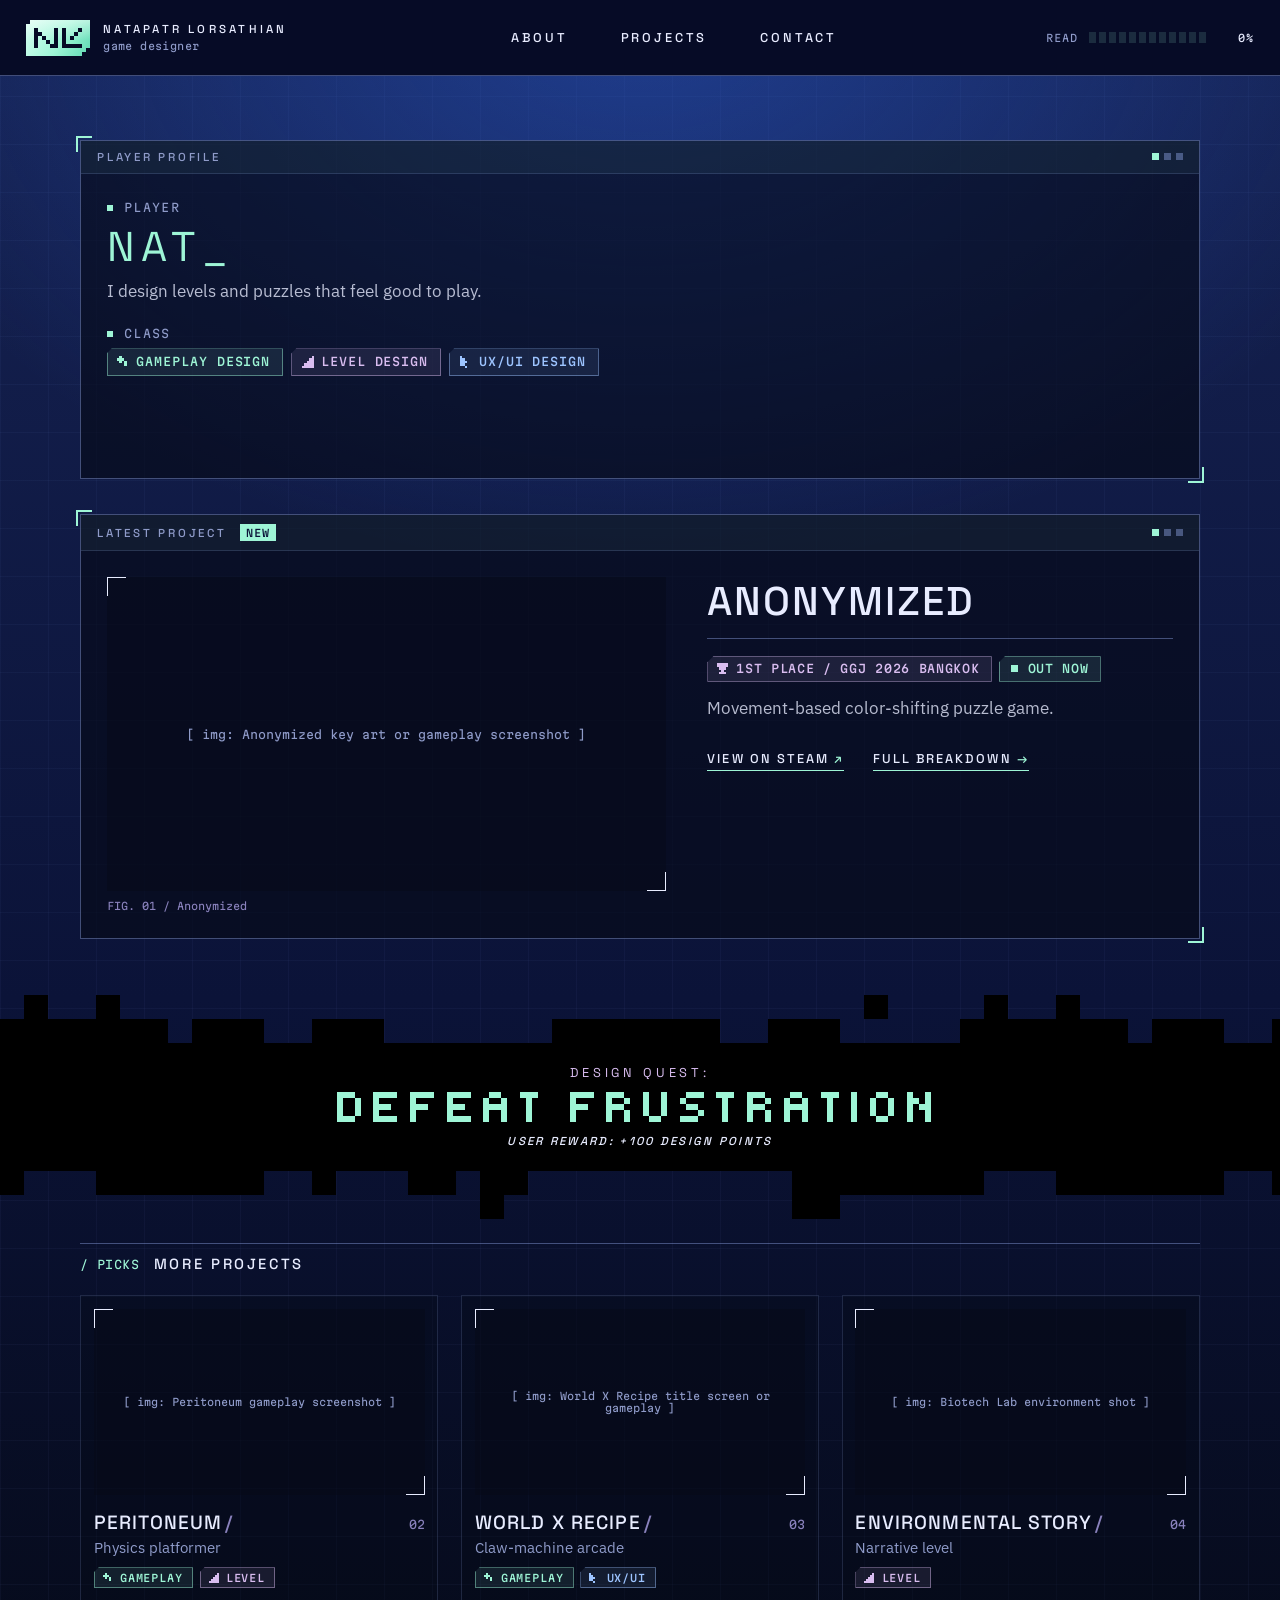
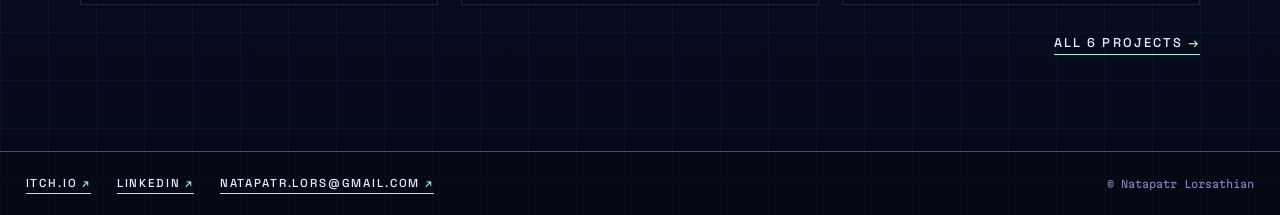
==== commit d3adc9d4: "Touch-ups: scroll cue, bio line, retrospective tab, project file layout - Home: SCROLL prompt pinned" ====
--- a/index.html
+++ b/index.html
@@ -33,6 +33,7 @@
   <div class="window " data-console><div class="window-bar"><span class="window-title">PLAYER PROFILE</span><span class="window-lights" aria-hidden="true"><i></i><i></i><i></i></span></div><div class="window-body">
       <p class="hud-label" aria-hidden="true"><span class="hud-text">PLAYER</span></p>
       <h1 class="hero-intro out">NAT<span class="sr-only">, game designer</span><span class="cursor" aria-hidden="true">_</span></h1>
+      <p class="hero-bio out">I design levels and puzzles that feel good to play.</p>
       <p class="hud-label" aria-hidden="true"><span class="hud-text">CLASS</span></p>
       <div class="out class-chips"><ul class="chips" aria-label="Disciplines"><li class="chip t-gameplay"><svg viewBox="0 0 5 5" aria-hidden="true" shape-rendering="crispEdges"><rect x="1" y="0" width="1" height="1"/><rect x="0" y="1" width="1" height="1"/><rect x="1" y="1" width="1" height="1"/><rect x="2" y="1" width="1" height="1"/><rect x="1" y="2" width="1" height="1"/><rect x="3" y="2" width="1" height="1"/><rect x="3" y="3" width="1" height="1"/></svg>Gameplay Design</li><li class="chip t-level"><svg viewBox="0 0 5 5" aria-hidden="true" shape-rendering="crispEdges"><rect x="4" y="0" width="1" height="1"/><rect x="3" y="1" width="1" height="1"/><rect x="4" y="1" width="1" height="1"/><rect x="2" y="2" width="1" height="1"/><rect x="3" y="2" width="1" height="1"/><rect x="4" y="2" width="1" height="1"/><rect x="1" y="3" width="1" height="1"/><rect x="2" y="3" width="1" height="1"/><rect x="3" y="3" width="1" height="1"/><rect x="4" y="3" width="1" height="1"/><rect x="0" y="4" width="1" height="1"/><rect x="1" y="4" width="1" height="1"/><rect x="2" y="4" width="1" height="1"/><rect x="3" y="4" width="1" height="1"/><rect x="4" y="4" width="1" height="1"/></svg>Level Design</li><li class="chip t-ux"><svg viewBox="0 0 5 5" aria-hidden="true" shape-rendering="crispEdges"><rect x="0" y="0" width="1" height="1"/><rect x="0" y="1" width="1" height="1"/><rect x="1" y="1" width="1" height="1"/><rect x="0" y="2" width="1" height="1"/><rect x="1" y="2" width="1" height="1"/><rect x="2" y="2" width="1" height="1"/><rect x="0" y="3" width="1" height="1"/><rect x="1" y="3" width="1" height="1"/><rect x="2" y="4" width="1" height="1"/></svg>UX/UI Design</li></ul></div>
       <p class="hud-label" aria-hidden="true"><span class="hud-text">LOADOUT</span></p>
@@ -40,7 +41,9 @@
     </div></div>
 </section>
 
-<section class="wrap featured" aria-label="Latest project">
+<a class="scroll-cue" href="#latest" tabindex="-1" aria-hidden="true"><span>SCROLL</span><svg viewBox="0 0 5 3" shape-rendering="crispEdges"><rect x="0" y="0" width="1" height="1"/><rect x="4" y="0" width="1" height="1"/><rect x="1" y="1" width="1" height="1"/><rect x="3" y="1" width="1" height="1"/><rect x="2" y="2" width="1" height="1"/></svg></a>
+
+<section class="wrap featured" id="latest" aria-label="Latest project">
   <div class="window "><div class="window-bar"><span class="window-title">LATEST PROJECT<span class="window-tag">NEW</span></span><span class="window-lights" aria-hidden="true"><i></i><i></i><i></i></span></div><div class="window-body">
     <div class="featured-grid">
       <a class="featured-media" href="projects/anonymized/" tabindex="-1" aria-hidden="true"><figure class="frame "><div class="ph" style="aspect-ratio:16/9" role="img" aria-label="Image coming soon: Anonymized key art or gameplay screenshot"><span>[ img: Anonymized key art or gameplay screenshot ]</span></div><figcaption>FIG. 01 / Anonymized</figcaption></figure></a>
--- a/assets/style.css
+++ b/assets/style.css
@@ -11,7 +11,7 @@
   --head: #e8ecff;
   --body: rgba(232, 236, 255, 0.78);
   --muted: #8f9bc9;
-  --dim: #5d6aa0;
+  --dim: #8a82bd;   /* lavender-leaning; 5.2:1 or more on every panel (old #5d6aa0 was 3.5:1) */
   --line: rgba(160, 185, 255, 0.16);
   --line-strong: rgba(160, 185, 255, 0.38);
   --mint: #9ef5d6;
@@ -165,7 +165,6 @@
 .plus-list { list-style: none; padding: 0; margin: 0; font-family: var(--plex); font-size: var(--fs-body); color: var(--body); }
 .plus-list li { position: relative; padding: 0.3rem 0 0.3rem 1.6rem; line-height: 1.6; }
 .plus-list li::before { content: "+"; content: "+" / ""; position: absolute; left: 0.15rem; top: 0.28rem; color: var(--mint); font-family: var(--mono); }
-.awards li { color: var(--lav); }
 
 /* Image frames: crop-mark corners, no box */
 .frame { margin: 0; }
@@ -188,12 +187,15 @@
 /* Project page: media + spec readout share one window, so the image no longer fills the screen */
 .file-window { margin-bottom: 2.6rem; }
 .file-window .window-body { padding: 1.4rem 1.5rem 1.5rem; }
-.file-grid { display: grid; grid-template-columns: 1.35fr 1fr; grid-template-areas: "media side" "awards side"; gap: 0 2rem; align-items: start; }
-.file-grid > .frame { grid-area: media; }
-.file-side { grid-area: side; }
-.file-awards { grid-area: awards; }
-.file-awards .sec { margin-top: 1.2rem; }
+.file-grid { display: grid; grid-template-columns: 1.35fr 1fr; gap: 1.5rem 2rem; align-items: start; }
+.file-main .file-pitch { margin: 1.1rem 0 0; }
 .file-side .links { margin-top: 1.4rem; }
+/* Awards: a small group under the specs, styled like the SPECS / ROLE group labels */
+.file-awards { margin-top: 1.3rem; }
+.file-awards .grp { margin: 0; padding: 0 0 0.5rem; font: 500 var(--fs-caps-s) var(--grot); letter-spacing: 0.24em; color: var(--mint); }
+.file-awards ul { list-style: none; margin: 0; padding: 0; display: grid; gap: 0.4rem; }
+.file-awards li { display: flex; gap: 0.6rem; align-items: baseline; font: 400 var(--fs-body-s)/1.4 var(--plex); color: var(--lav); }
+.file-awards svg { width: 10px; height: 10px; fill: currentColor; flex: none; position: relative; top: 1px; }
 .proj-body { max-width: 760px; }
 
 /* ---------- Mission-select project list ---------- */
@@ -294,6 +296,7 @@
 .hud-label::before { content: ""; display: inline-block; width: 6px; height: 6px; background: var(--mint); margin-right: 0.7rem; vertical-align: 1px; }
 .hud-label + .out { margin-top: 0.35rem; }
 .out + .hud-label { margin-top: 1.3rem; }
+.hero-bio { margin: 0.45rem 0 0; font: 400 var(--fs-body)/1.5 var(--plex); color: var(--body); }
 .hero-intro { margin-bottom: 0; font-size: clamp(1.8rem, 4.4vw, 2.6rem); font-weight: 400; letter-spacing: 0.16em; line-height: 1.2; color: var(--mint); }
 .class-chips .chips { margin-top: 0; gap: 0.5rem; }
 .class-chips .chip { font-size: var(--fs-label); padding: 0.42rem 0.75rem 0.42rem 0.6rem; }
@@ -304,11 +307,38 @@
   font: 500 var(--fs-caps) var(--grot); letter-spacing: 0.18em; text-transform: uppercase; color: var(--head);
   padding: 0.4rem 0.8rem; border: 1px solid var(--line-strong); background: rgba(255, 255, 255, 0.03);
 }
-.cursor { color: var(--mint); animation: blink 1.1s steps(1) infinite; }
+/* Home cursor: solid until the profile window finishes typing (site.js adds .go), then blinks
+   3 times and drops to an idle glow on the same beat. Never blinks forever (WCAG 2.2.2). */
+.cursor { display: inline-block; color: var(--mint); }
+.cursor.go { animation: cursor-idle 3.4s forwards; }
+@keyframes cursor-idle {
+  0% { opacity: 1; animation-timing-function: step-end; }
+  16% { opacity: 0; animation-timing-function: step-end; }
+  32% { opacity: 1; animation-timing-function: step-end; }
+  48% { opacity: 0; animation-timing-function: step-end; }
+  64% { opacity: 1; animation-timing-function: step-end; }
+  80%, 100% { opacity: .38; }
+}
 /* typed reveal (site.js); without JS everything is simply shown */
 .js .window.is-typing .hud-text, .js .window.is-typing .out, .js .window.is-typing .hud-label::before { visibility: hidden; }
 .js .window .shown, .js .window .hud-label.shown::before { visibility: visible !important; }
-.featured { padding-bottom: 2rem; }
+.featured { padding-bottom: 2rem; scroll-margin-top: 96px; }
+/* Home: "SCROLL" prompt pinned to the bottom of the screen until the visitor scrolls (site.js adds
+   .gone). The chevron bobs 3 times, then rests (nothing moves forever, WCAG 2.2.2). JS only. */
+.scroll-cue { display: none; }
+.js .scroll-cue {
+  position: fixed; left: 50%; bottom: 1.4rem; z-index: 4; transform: translateX(-50%);
+  display: flex; flex-direction: column; align-items: center; gap: 0.35rem;
+  padding: 0.5rem 0.9rem 0.45rem; text-decoration: none;
+  font: 400 var(--fs-micro)/1 var(--mono); letter-spacing: 0.2em; color: var(--muted);
+  background: rgba(5, 9, 21, 0.85); border: 1px solid var(--line-strong);
+  clip-path: polygon(6px 0, 100% 0, 100% 100%, 0 100%, 0 6px);
+  transition: opacity .3s, visibility .3s;
+}
+.js .scroll-cue:hover { color: var(--mint); border-color: var(--mint); }
+.scroll-cue svg { width: 15px; height: 9px; fill: var(--mint); animation: cue-bob 1.1s steps(2, jump-none) 3 1s; }
+.js .scroll-cue.gone { opacity: 0; visibility: hidden; }
+@keyframes cue-bob { 0%, 100% { transform: none; } 50% { transform: translateY(4px); } }
 .featured .window-body { padding: 1.6rem; }
 .chat-window { margin: 0.5rem 0 1rem; }
 .chat-window .chat { margin: 0; background: none; border: 0; border-radius: 0; }
@@ -336,7 +366,18 @@
 }
 .badge svg { width: 11px; height: 11px; fill: currentColor; flex: none; }
 .badge.b-status { --c: var(--mint); }
-.badge.b-status svg { animation: blink 1.6s steps(1) infinite; }
+/* "Out now" light: flickers on once like a fluorescent tube when it scrolls into view (site.js
+   adds .lit), then stays on. At most 2.5 flashes, all within 0.7 s, on an 11px icon. */
+.js .badge.b-status svg { opacity: 0; }
+.js .badge.b-status.lit svg { opacity: 1; animation: light-flicker 1.2s forwards; }
+@keyframes light-flicker {
+  0% { opacity: 0; animation-timing-function: step-end; }
+  10% { opacity: 1; animation-timing-function: step-end; }
+  18% { opacity: 0; animation-timing-function: step-end; }
+  42% { opacity: 1; animation-timing-function: step-end; }
+  48% { opacity: .3; animation-timing-function: step-end; }
+  58%, 100% { opacity: 1; }
+}
 .quest { position: relative; margin: 4.5rem 0; }
 .quest-band { text-align: center; background: #000; padding: 1.4rem 1rem; position: relative; }
 /* Rip-open (site.js adds .rip-ready, then .ripped when the band scrolls into view):
@@ -431,13 +472,7 @@
 .pdr dd { margin: 0; font: 400 var(--fs-body)/1.55 var(--plex); color: var(--body); }
 .pdr .dec dt { color: var(--mint); } .pdr .dec dd { color: var(--head); }
 .hl-grid { display: grid; grid-template-columns: 1.25fr 1fr; gap: 2rem; align-items: center; }
-.dl-link { display: inline-flex; flex-wrap: wrap; align-items: baseline; gap: .2rem .6rem; margin-top: 1.4rem; text-decoration: none;
-  padding: .45rem .7rem; border: 1px dashed var(--line-strong); color: var(--head); font: 500 var(--fs-caps-s) var(--grot); letter-spacing: .14em; text-transform: uppercase; }
-.dl-link-k { font: 400 var(--fs-micro) var(--mono); letter-spacing: .1em; color: var(--lav); }
-.dl-link-t { color: var(--muted); }
-.dl-link::after { content: "\2192"; content: "\2192" / ""; color: var(--mint); }
-.dl-link:hover { border-color: var(--mint); border-style: solid; color: var(--mint); }
-.debrief { margin: 0; font: 400 var(--fs-body)/1.55 var(--plex); color: var(--muted); }
+.retro { margin: 0; font: 400 var(--fs-body)/1.55 var(--plex); color: var(--muted); }
 /* D: OS-style tabs under the window bar; all panes share one grid cell so the window never jumps */
 .dl-tabs { display: flex; gap: 2px; padding: .6rem .8rem 0;
   background: linear-gradient(var(--line-strong), var(--line-strong)) bottom / 100% 1px no-repeat, rgba(158,245,214,.025); }
@@ -595,7 +630,6 @@
 }
 @media (max-width: 900px) {
   .featured-grid, .two-col, .split, .file-grid { grid-template-columns: 1fr; gap: 1.5rem; }
-  .file-grid { grid-template-areas: "media" "side" "awards"; }
   .cards { grid-template-columns: 1fr 1fr; }
   .split.flip > :first-child { order: 0; }
   .split .frame { margin-top: 0; }
@@ -625,6 +659,7 @@
 }
 @media (prefers-reduced-motion: reduce) {
   html { scroll-behavior: auto; }
+  .js .badge.b-status svg { opacity: 1; }
   * { animation: none !important; transition: none !important; }
   .js .chat .bubble:not(.typing) { opacity: 1; transform: none; }
 }
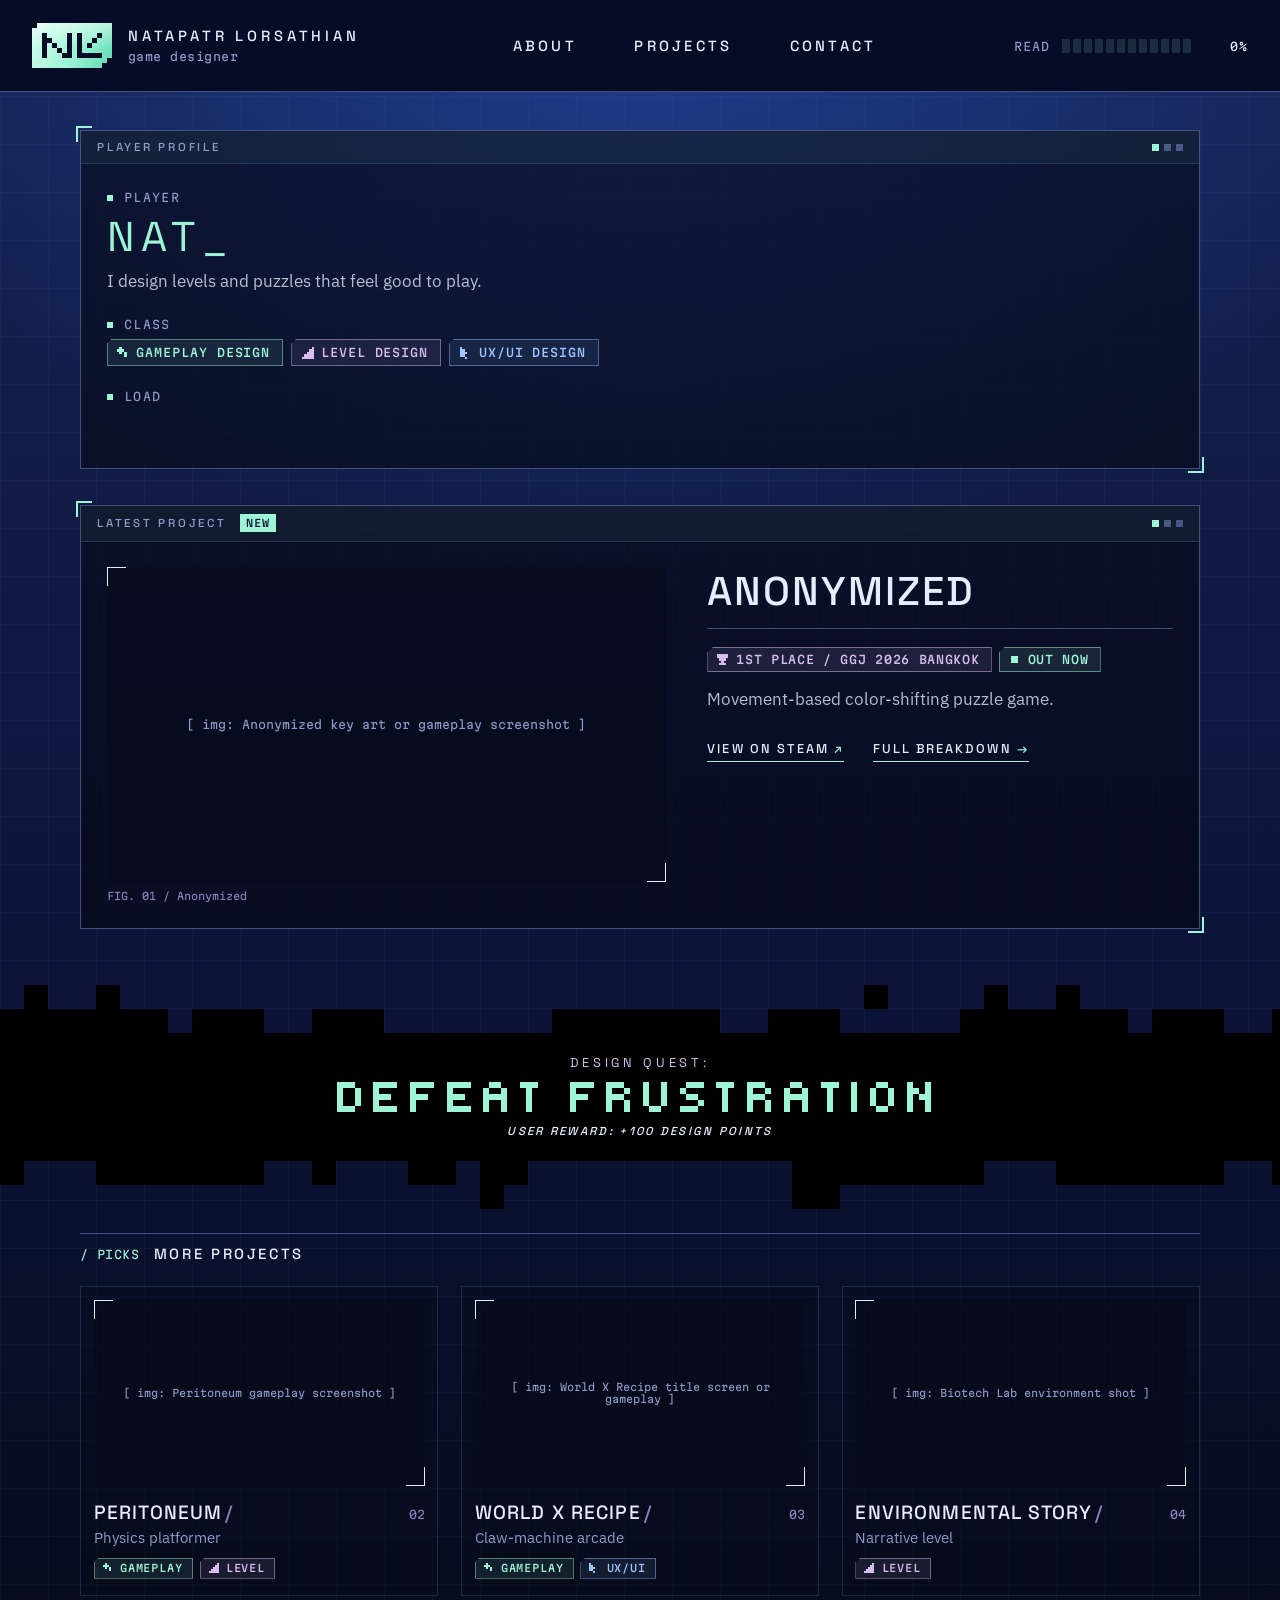
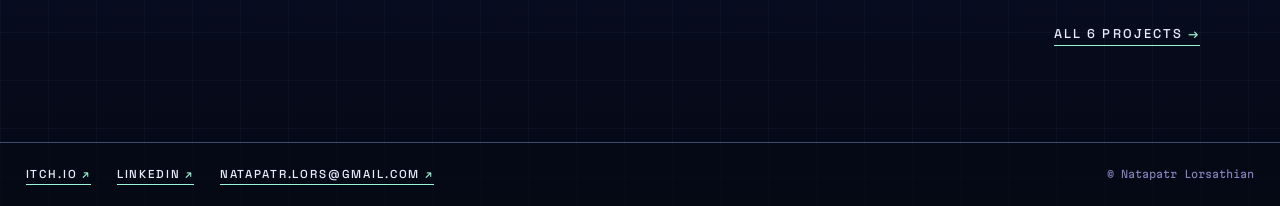
==== commit c64c7763: "Top bar: taller (92px), bigger name/nav/meter text and logo; less space above page content Co-Author" ====
--- a/index.html
+++ b/index.html
@@ -21,7 +21,7 @@
 <a class="skip" href="#main">Skip to content</a>
 <header class="site-header">
   <a class="brand" href="./" aria-label="Natapatr Lorsathian, home">
-    <img class="brand-mark" src="assets/logo.svg" alt="" width="64" height="36">
+    <img class="brand-mark" src="assets/logo.svg" alt="" width="80" height="45">
     <span class="brand-text"><span class="brand-name">NATAPATR LORSATHIAN</span><span class="brand-role">game designer</span></span>
   </a>
   <nav class="site-nav" aria-label="Main"><a href="about/">ABOUT</a><a href="projects/">PROJECTS</a><a href="contact/">CONTACT</a></nav>
--- a/assets/style.css
+++ b/assets/style.css
@@ -48,7 +48,7 @@
   flex-direction: column;
 }
 main { flex: 1; }
-main > section:first-child:not(.hero), main > article:first-child { padding-top: 4.5rem; }
+main > section:first-child:not(.hero), main > article:first-child { padding-top: 2.8rem; }
 a { color: var(--mint); }
 a:hover { color: var(--head); }
 p { margin: 0 0 0.85rem; }
@@ -68,35 +68,35 @@
   grid-template-columns: auto 1fr auto;
   align-items: center;
   gap: 2rem;
-  height: 76px;
-  padding: 0 1.6rem;
+  height: 92px;
+  padding: 0 2rem;
   background: #060b26;
   border-bottom: 1px solid var(--line-strong);
 }
-.brand { display: flex; align-items: center; gap: 0.85rem; text-decoration: none; color: var(--head); }
-.brand-mark { display: block; height: 36px; width: 64px; image-rendering: pixelated; }
-.brand-name { display: block; font: 500 var(--fs-caps-s)/1.2 var(--grot); letter-spacing: 0.28em; }
-.brand-role { display: block; font: 400 var(--fs-micro) var(--mono); color: var(--muted); letter-spacing: 0.04em; margin-top: 0.2rem; }
+.brand { display: flex; align-items: center; gap: 1rem; text-decoration: none; color: var(--head); }
+.brand-mark { display: block; height: 45px; width: 80px; image-rendering: pixelated; }
+.brand-name { display: block; white-space: nowrap; font: 500 var(--fs-caps-l)/1.2 var(--grot); letter-spacing: 0.26em; }
+.brand-role { display: block; font: 400 var(--fs-label) var(--mono); color: var(--muted); letter-spacing: 0.04em; margin-top: 0.25rem; }
 .brand:hover .brand-name { color: var(--mint); }
 .site-nav { display: flex; justify-content: center; gap: 0.4rem; }
 .site-nav a {
   display: flex;
   align-items: center;
   gap: 0.55rem;
-  padding: 0.6rem 1rem;
-  font: 500 var(--fs-caps) var(--grot);
+  padding: 0.7rem 1.1rem;
+  font: 500 var(--fs-caps-l) var(--grot);
   letter-spacing: 0.22em;
   color: var(--head);
   text-decoration: none;
 }
-.site-nav a::before { content: ""; width: 6px; height: 6px; background: var(--mint); opacity: 0; }
+.site-nav a::before { content: ""; width: 7px; height: 7px; background: var(--mint); opacity: 0; }
 .site-nav a:hover::before, .site-nav a.active::before { opacity: 1; }
 .site-nav a.active { color: var(--mint); }
-.read { display: flex; align-items: center; gap: 0.65rem; font: 400 var(--fs-micro) var(--mono); color: var(--muted); letter-spacing: 0.1em; }
+.read { display: flex; align-items: center; gap: 0.75rem; font: 400 var(--fs-label) var(--mono); color: var(--muted); letter-spacing: 0.1em; }
 .read-cells { display: flex; gap: 3px; }
-.read-cells i { width: 7px; height: 11px; background: rgba(158, 245, 214, 0.14); }
+.read-cells i { width: 8px; height: 14px; background: rgba(158, 245, 214, 0.14); }
 .read-cells i.on { background: var(--mint); }
-.read-pct { min-width: 2.4rem; color: var(--head); text-align: right; }
+.read-pct { min-width: 2.8rem; color: var(--head); text-align: right; }
 
 /* ---------- Shared type ---------- */
 .prose p { font-family: var(--plex); color: var(--body); font-size: var(--fs-body); line-height: 1.72; max-width: 64ch; }
@@ -274,7 +274,7 @@
 
 /* ---------- Home ---------- */
 /* Content windows (home): sharp frame, mint corner brackets, title bar with status lights */
-.hero { padding: 4rem 0 2.2rem; }
+.hero { padding: 2.4rem 0 2.2rem; }
 .window { position: relative; background: rgba(5, 9, 21, 0.62); border: 1px solid var(--line-strong); }
 .window::before, .window::after { content: ""; position: absolute; width: 14px; height: 14px; border: 2px solid var(--mint); pointer-events: none; }
 .window::before { top: -5px; left: -5px; border-right: 0; border-bottom: 0; }
@@ -322,7 +322,7 @@
 /* typed reveal (site.js); without JS everything is simply shown */
 .js .window.is-typing .hud-text, .js .window.is-typing .out, .js .window.is-typing .hud-label::before { visibility: hidden; }
 .js .window .shown, .js .window .hud-label.shown::before { visibility: visible !important; }
-.featured { padding-bottom: 2rem; scroll-margin-top: 96px; }
+.featured { padding-bottom: 2rem; scroll-margin-top: 116px; }
 /* Home: "SCROLL" prompt pinned to the bottom of the screen until the visitor scrolls (site.js adds
    .gone). The chevron bobs 3 times, then rests (nothing moves forever, WCAG 2.2.2). JS only. */
 .scroll-cue { display: none; }
@@ -465,7 +465,7 @@
 
 /* ---------- Project page: DESIGN LOG window ---------- */
 .file-pitch { margin: 0 0 1.3rem; font: 400 var(--fs-body)/1.5 var(--plex); color: var(--head); }
-.dl { margin-top: 0; scroll-margin-top: 100px; }
+.dl { margin-top: 0; scroll-margin-top: 116px; }
 .pdr { margin: 0; display: grid; gap: 1rem; }
 .pdr dt { font: 500 var(--fs-caps-s) var(--grot); letter-spacing: .22em; color: var(--muted); margin-bottom: .3rem; }
 .pdr dt b { font: 400 var(--fs-micro) var(--mono); color: var(--dim); margin-right: .6rem; letter-spacing: .05em; }
@@ -624,6 +624,12 @@
 }
 
 /* ---------- Responsive ---------- */
+@media (max-width: 1240px) {
+  .site-header { gap: 1.4rem; padding: 0 1.4rem; }
+  .brand-name { font-size: var(--fs-caps); letter-spacing: 0.2em; }
+  .site-nav a { padding-inline: 0.75rem; }
+  .read-cells i { width: 6px; }
+}
 @media (max-width: 1000px) {
   .site-header { grid-template-columns: 1fr auto; height: auto; padding: 0.7rem 1.2rem 0.3rem; gap: 0.4rem 1rem; }
   .site-nav { grid-column: 1 / -1; grid-row: 2; justify-content: space-around; }
@@ -646,9 +652,11 @@
 @media (max-width: 640px) {
   .site-header { grid-template-columns: 1fr auto; height: auto; padding: 0.7rem 1rem 0.3rem; gap: 0.4rem 1rem; }
   .site-nav { grid-column: 1 / -1; grid-row: 2; justify-content: space-around; }
-  .site-nav a { padding: 0.55rem 0.3rem; font-size: var(--fs-caps-s); letter-spacing: 0.16em; }
+  .site-nav a { padding: 0.55rem 0.3rem; font-size: var(--fs-caps); letter-spacing: 0.16em; }
+  .brand-name { font-size: var(--fs-caps); letter-spacing: 0.2em; white-space: normal; }
+  .brand-mark { width: 64px; height: 36px; }
   .read-cells { display: none; }
-  .hero { padding-top: 2.2rem; }
+  .hero { padding-top: 1.6rem; }
   .window-body, .featured .window-body { padding: 1.2rem 1.1rem; }
   .cards { grid-template-columns: 1fr; }
   .bubble { max-width: 92%; }
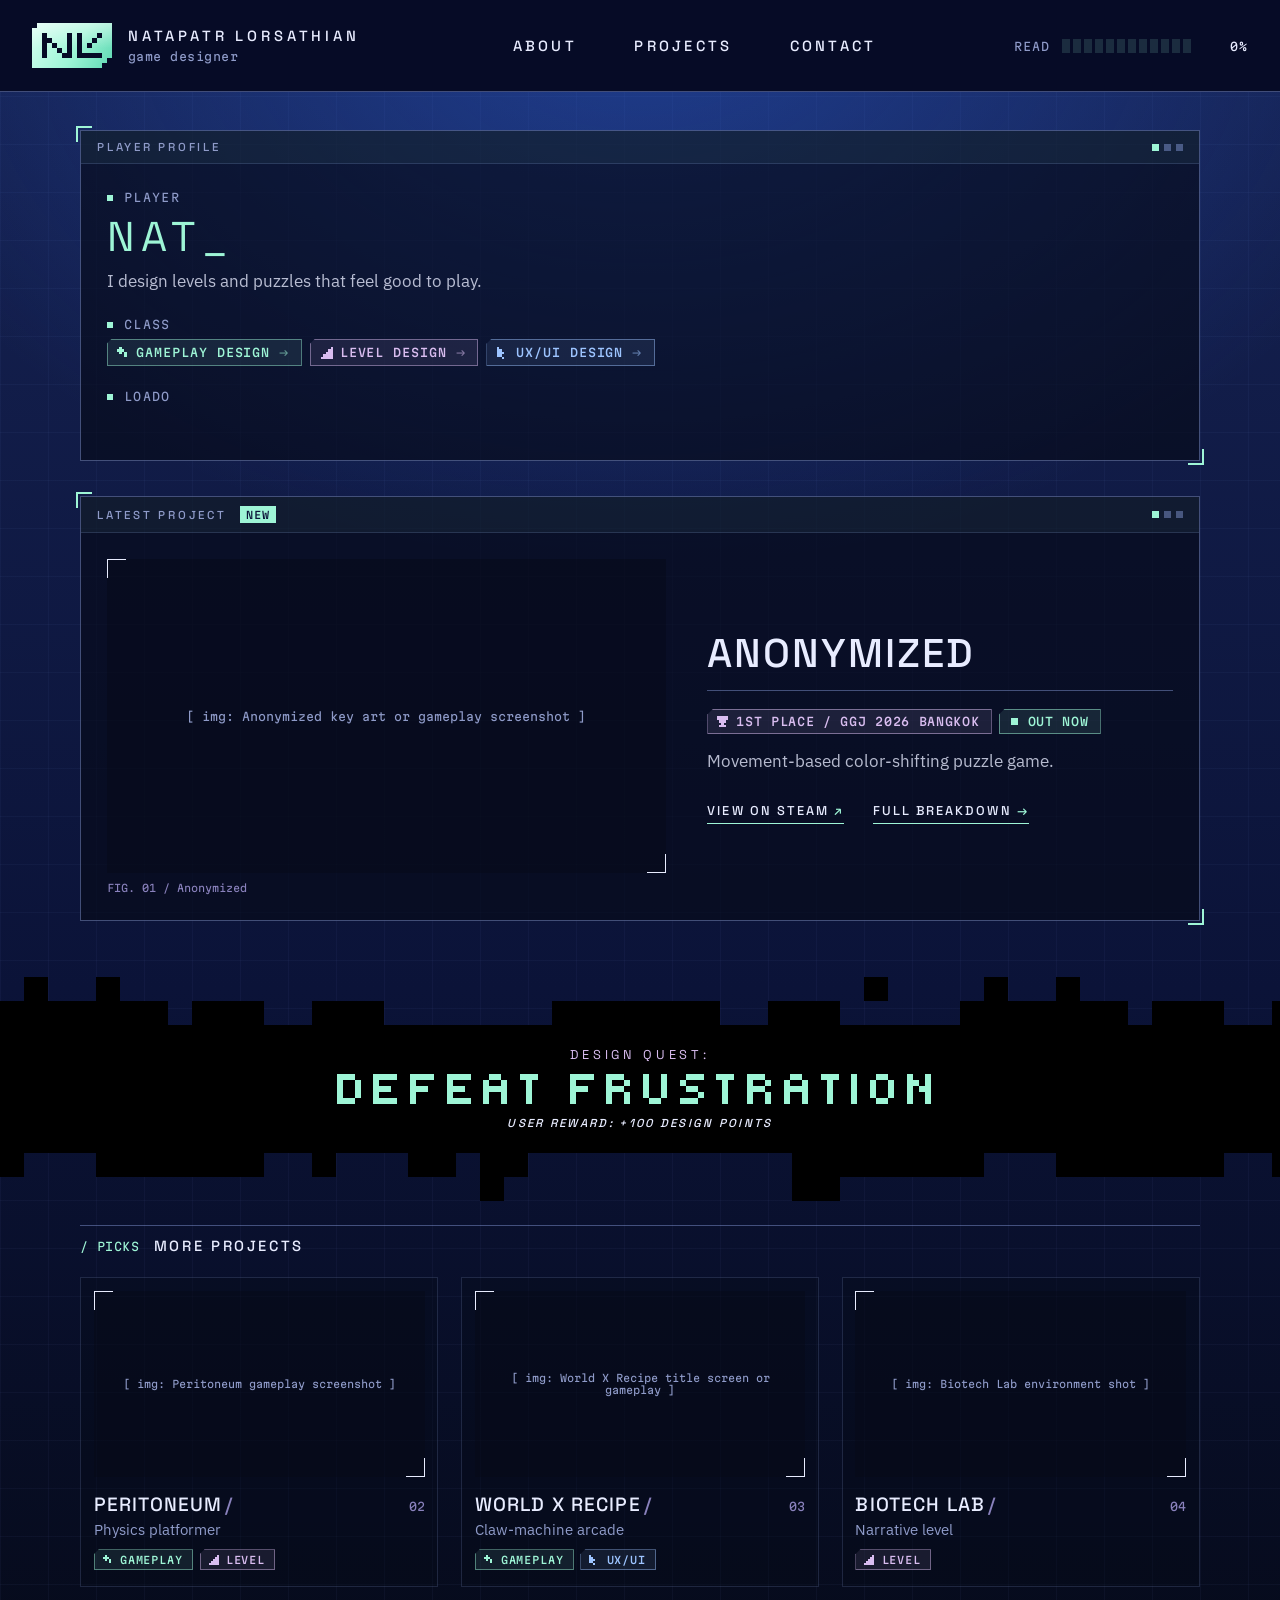
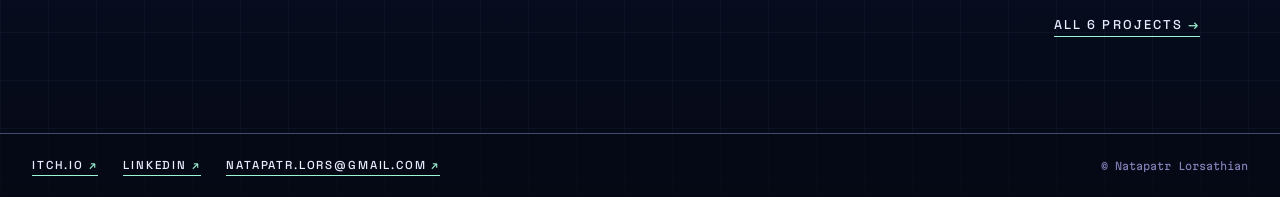
==== commit b5225d23: "Fixes from the fresh-eyes review - Design log: tabs wrap on tablets/phones; text sits at the top of " ====
--- a/index.html
+++ b/index.html
@@ -35,13 +35,13 @@
       <h1 class="hero-intro out">NAT<span class="sr-only">, game designer</span><span class="cursor" aria-hidden="true">_</span></h1>
       <p class="hero-bio out">I design levels and puzzles that feel good to play.</p>
       <p class="hud-label" aria-hidden="true"><span class="hud-text">CLASS</span></p>
-      <div class="out class-chips"><ul class="chips" aria-label="Disciplines"><li class="chip t-gameplay"><svg viewBox="0 0 5 5" aria-hidden="true" shape-rendering="crispEdges"><rect x="1" y="0" width="1" height="1"/><rect x="0" y="1" width="1" height="1"/><rect x="1" y="1" width="1" height="1"/><rect x="2" y="1" width="1" height="1"/><rect x="1" y="2" width="1" height="1"/><rect x="3" y="2" width="1" height="1"/><rect x="3" y="3" width="1" height="1"/></svg>Gameplay Design</li><li class="chip t-level"><svg viewBox="0 0 5 5" aria-hidden="true" shape-rendering="crispEdges"><rect x="4" y="0" width="1" height="1"/><rect x="3" y="1" width="1" height="1"/><rect x="4" y="1" width="1" height="1"/><rect x="2" y="2" width="1" height="1"/><rect x="3" y="2" width="1" height="1"/><rect x="4" y="2" width="1" height="1"/><rect x="1" y="3" width="1" height="1"/><rect x="2" y="3" width="1" height="1"/><rect x="3" y="3" width="1" height="1"/><rect x="4" y="3" width="1" height="1"/><rect x="0" y="4" width="1" height="1"/><rect x="1" y="4" width="1" height="1"/><rect x="2" y="4" width="1" height="1"/><rect x="3" y="4" width="1" height="1"/><rect x="4" y="4" width="1" height="1"/></svg>Level Design</li><li class="chip t-ux"><svg viewBox="0 0 5 5" aria-hidden="true" shape-rendering="crispEdges"><rect x="0" y="0" width="1" height="1"/><rect x="0" y="1" width="1" height="1"/><rect x="1" y="1" width="1" height="1"/><rect x="0" y="2" width="1" height="1"/><rect x="1" y="2" width="1" height="1"/><rect x="2" y="2" width="1" height="1"/><rect x="0" y="3" width="1" height="1"/><rect x="1" y="3" width="1" height="1"/><rect x="2" y="4" width="1" height="1"/></svg>UX/UI Design</li></ul></div>
+      <div class="out class-chips"><ul class="chips" aria-label="Disciplines"><li><a class="chip chip-link t-gameplay" href="projects/#gameplay" aria-label="Gameplay Design projects"><svg viewBox="0 0 5 5" aria-hidden="true" shape-rendering="crispEdges"><rect x="1" y="0" width="1" height="1"/><rect x="0" y="1" width="1" height="1"/><rect x="1" y="1" width="1" height="1"/><rect x="2" y="1" width="1" height="1"/><rect x="1" y="2" width="1" height="1"/><rect x="3" y="2" width="1" height="1"/><rect x="3" y="3" width="1" height="1"/></svg>Gameplay Design<span class="chip-go" aria-hidden="true">&rarr;</span></a></li><li><a class="chip chip-link t-level" href="projects/#level" aria-label="Level Design projects"><svg viewBox="0 0 5 5" aria-hidden="true" shape-rendering="crispEdges"><rect x="4" y="0" width="1" height="1"/><rect x="3" y="1" width="1" height="1"/><rect x="4" y="1" width="1" height="1"/><rect x="2" y="2" width="1" height="1"/><rect x="3" y="2" width="1" height="1"/><rect x="4" y="2" width="1" height="1"/><rect x="1" y="3" width="1" height="1"/><rect x="2" y="3" width="1" height="1"/><rect x="3" y="3" width="1" height="1"/><rect x="4" y="3" width="1" height="1"/><rect x="0" y="4" width="1" height="1"/><rect x="1" y="4" width="1" height="1"/><rect x="2" y="4" width="1" height="1"/><rect x="3" y="4" width="1" height="1"/><rect x="4" y="4" width="1" height="1"/></svg>Level Design<span class="chip-go" aria-hidden="true">&rarr;</span></a></li><li><a class="chip chip-link t-ux" href="projects/#ux" aria-label="UX/UI Design projects"><svg viewBox="0 0 5 5" aria-hidden="true" shape-rendering="crispEdges"><rect x="0" y="0" width="1" height="1"/><rect x="0" y="1" width="1" height="1"/><rect x="1" y="1" width="1" height="1"/><rect x="0" y="2" width="1" height="1"/><rect x="1" y="2" width="1" height="1"/><rect x="2" y="2" width="1" height="1"/><rect x="0" y="3" width="1" height="1"/><rect x="1" y="3" width="1" height="1"/><rect x="2" y="4" width="1" height="1"/></svg>UX/UI Design<span class="chip-go" aria-hidden="true">&rarr;</span></a></li></ul></div>
       <p class="hud-label" aria-hidden="true"><span class="hud-text">LOADOUT</span></p>
       <ul class="tools out" aria-label="Tools I work in"><li>Unity</li><li>Unreal</li><li>Figma</li></ul>
     </div></div>
 </section>
 
-<a class="scroll-cue" href="#latest" tabindex="-1" aria-hidden="true"><span>SCROLL</span><svg viewBox="0 0 5 3" shape-rendering="crispEdges"><rect x="0" y="0" width="1" height="1"/><rect x="4" y="0" width="1" height="1"/><rect x="1" y="1" width="1" height="1"/><rect x="3" y="1" width="1" height="1"/><rect x="2" y="2" width="1" height="1"/></svg></a>
+<a class="scroll-cue" href="#quest" tabindex="-1" aria-hidden="true"><span>SCROLL</span><svg viewBox="0 0 5 3" shape-rendering="crispEdges"><rect x="0" y="0" width="1" height="1"/><rect x="4" y="0" width="1" height="1"/><rect x="1" y="1" width="1" height="1"/><rect x="3" y="1" width="1" height="1"/><rect x="2" y="2" width="1" height="1"/></svg></a>
 
 <section class="wrap featured" id="latest" aria-label="Latest project">
   <div class="window "><div class="window-bar"><span class="window-title">LATEST PROJECT<span class="window-tag">NEW</span></span><span class="window-lights" aria-hidden="true"><i></i><i></i><i></i></span></div><div class="window-body">
@@ -57,7 +57,7 @@
     </div></div>
 </section>
 
-<section class="quest" aria-label="Design quest" data-rip>
+<section class="quest" id="quest" aria-label="Design quest" data-rip>
   <span class="quest-seam" aria-hidden="true"></span>
   <div class="quest-band">
     <p class="quest-label">DESIGN QUEST:</p>
@@ -81,7 +81,7 @@
   </a>
   <a class="card" href="projects/biotech-lab/">
     <figure class="frame " aria-hidden="true"><div class="ph" style="aspect-ratio:16/9"><span>[ img: Biotech Lab environment shot ]</span></div></figure>
-    <span class="card-head"><span class="m-title">Environmental Story<span class="slash" aria-hidden="true">/</span></span><span class="card-id" aria-hidden="true">04</span></span>
+    <span class="card-head"><span class="m-title">Biotech Lab<span class="slash" aria-hidden="true">/</span></span><span class="card-id" aria-hidden="true">04</span></span>
     <span class="m-genre">Narrative level</span><span class="chips"><span class="chip t-level"><svg viewBox="0 0 5 5" aria-hidden="true" shape-rendering="crispEdges"><rect x="4" y="0" width="1" height="1"/><rect x="3" y="1" width="1" height="1"/><rect x="4" y="1" width="1" height="1"/><rect x="2" y="2" width="1" height="1"/><rect x="3" y="2" width="1" height="1"/><rect x="4" y="2" width="1" height="1"/><rect x="1" y="3" width="1" height="1"/><rect x="2" y="3" width="1" height="1"/><rect x="3" y="3" width="1" height="1"/><rect x="4" y="3" width="1" height="1"/><rect x="0" y="4" width="1" height="1"/><rect x="1" y="4" width="1" height="1"/><rect x="2" y="4" width="1" height="1"/><rect x="3" y="4" width="1" height="1"/><rect x="4" y="4" width="1" height="1"/></svg>Level</span></span>
   </a>
 </div>
--- a/assets/style.css
+++ b/assets/style.css
@@ -54,7 +54,7 @@
 p { margin: 0 0 0.85rem; }
 h1, h2, h3 { font-family: var(--grot); font-weight: 500; line-height: 1.15; margin: 0; }
 .wrap { width: min(1120px, 100% - 2.5rem); margin-inline: auto; }
-.narrow { width: min(780px, 100% - 2.5rem); }
+.narrow { width: min(880px, 100% - 2.5rem); }
 .skip { position: absolute; left: -999px; }
 .skip:focus { left: 1rem; top: 1rem; background: var(--head); color: var(--deep); padding: 0.5rem 1rem; z-index: 9; }
 :focus-visible { outline: 1px solid var(--mint); outline-offset: 4px; }
@@ -96,6 +96,7 @@
 .read-cells { display: flex; gap: 3px; }
 .read-cells i { width: 8px; height: 14px; background: rgba(158, 245, 214, 0.14); }
 .read-cells i.on { background: var(--mint); }
+.read.off { visibility: hidden; }
 .read-pct { min-width: 2.8rem; color: var(--head); text-align: right; }
 
 /* ---------- Shared type ---------- */
@@ -111,7 +112,7 @@
   padding-top: 0.75rem;
   margin: 2.4rem 0 1rem;
 }
-.sec-no { font: 400 var(--fs-label) var(--mono); letter-spacing: 0.04em; color: var(--mint); text-transform: none; }
+.sec-no { font: 400 var(--fs-label) var(--mono); letter-spacing: 0.04em; color: var(--mint); text-transform: none; white-space: nowrap; flex: none; }
 
 /* Datasheet heading: dim number + title share one baseline; the sub-line gets its own row */
 .doc-head {
@@ -157,7 +158,7 @@
 .link::after { content: " \2197"; content: " \2197" / ""; color: var(--mint); }
 .link.internal::after { content: " \2192"; content: " \2192" / ""; }
 .link.internal.prev::after { content: none; }
-.link.internal.prev::before { content: "\2190 "; content: "\2190 " / ""; color: var(--mint); }
+.link.internal.prev::before { content: "\2190"; content: "\2190" / ""; color: var(--mint); margin-right: 0.4em; }
 .link:hover { color: var(--mint); }
 .footer-links .link { font-size: var(--fs-caps-s); }
 
@@ -301,12 +302,16 @@
 .class-chips .chips { margin-top: 0; gap: 0.5rem; }
 .class-chips .chip { font-size: var(--fs-label); padding: 0.42rem 0.75rem 0.42rem 0.6rem; }
 .class-chips .chip svg { width: 12px; height: 12px; }
+.chip-link { text-decoration: none; cursor: pointer; transition: background .15s, border-color .15s; }
+.chip-go { font-family: var(--grot); margin-left: 0.1rem; opacity: 0.55; transition: transform .15s, opacity .15s; }
+.chip-link:hover, .chip-link:focus-visible { background: color-mix(in srgb, var(--c) 18%, transparent); border-color: var(--c); }
+.chip-link:hover .chip-go, .chip-link:focus-visible .chip-go { opacity: 1; transform: translateX(2px); }
+.chip-link:focus-visible { outline: 1px solid var(--c); outline-offset: -5px; }
 .sr-only { position: absolute; width: 1px; height: 1px; overflow: hidden; clip: rect(0 0 0 0); white-space: nowrap; }
-.tools { list-style: none; display: flex; flex-wrap: wrap; gap: 0.5rem; padding: 0; margin-bottom: 0; }
-.tools li {
-  font: 500 var(--fs-caps) var(--grot); letter-spacing: 0.18em; text-transform: uppercase; color: var(--head);
-  padding: 0.4rem 0.8rem; border: 1px solid var(--line-strong); background: rgba(255, 255, 255, 0.03);
-}
+/* LOADOUT: plain text with pixel separators, so it doesn't look like buttons (the CLASS chips are the clickable ones) */
+.tools { list-style: none; display: flex; flex-wrap: wrap; align-items: center; gap: 0.4rem 0; padding: 0; margin-bottom: 0; }
+.tools li { font: 500 var(--fs-caps) var(--grot); letter-spacing: 0.18em; text-transform: uppercase; color: var(--head); padding: 0.2rem 0; }
+.tools li + li::before { content: ""; display: inline-block; width: 4px; height: 4px; background: var(--dim); margin: 0 1rem 0 0.85rem; vertical-align: 3px; }
 /* Home cursor: solid until the profile window finishes typing (site.js adds .go), then blinks
    3 times and drops to an idle glow on the same beat. Never blinks forever (WCAG 2.2.2). */
 .cursor { display: inline-block; color: var(--mint); }
@@ -323,22 +328,26 @@
 .js .window.is-typing .hud-text, .js .window.is-typing .out, .js .window.is-typing .hud-label::before { visibility: hidden; }
 .js .window .shown, .js .window .hud-label.shown::before { visibility: visible !important; }
 .featured { padding-bottom: 2rem; scroll-margin-top: 116px; }
-/* Home: "SCROLL" prompt pinned to the bottom of the screen until the visitor scrolls (site.js adds
-   .gone). The chevron bobs 3 times, then rests (nothing moves forever, WCAG 2.2.2). JS only. */
+/* Home: "SCROLL" prompt, standing upright in the empty right-hand margin so it never covers content.
+   Only on screens wide enough to have that margin (1240px+); hidden once the visitor scrolls (site.js
+   adds .gone). The chevron bobs 3 times, then rests (nothing moves forever, WCAG 2.2.2). JS only. */
 .scroll-cue { display: none; }
 .js .scroll-cue {
-  position: fixed; left: 50%; bottom: 1.4rem; z-index: 4; transform: translateX(-50%);
-  display: flex; flex-direction: column; align-items: center; gap: 0.35rem;
-  padding: 0.5rem 0.9rem 0.45rem; text-decoration: none;
+  position: fixed; right: max(0.5rem, calc((100vw - 1120px) / 4 - 15px)); bottom: 1.6rem; z-index: 4;
+  display: flex; flex-direction: column; align-items: center; gap: 0.6rem;
+  padding: 0.75rem 0.4rem 0.6rem; text-decoration: none;
   font: 400 var(--fs-micro)/1 var(--mono); letter-spacing: 0.2em; color: var(--muted);
   background: rgba(5, 9, 21, 0.85); border: 1px solid var(--line-strong);
   clip-path: polygon(6px 0, 100% 0, 100% 100%, 0 100%, 0 6px);
   transition: opacity .3s, visibility .3s;
+  box-sizing: content-box; width: 18px;
 }
 .js .scroll-cue:hover { color: var(--mint); border-color: var(--mint); }
+.scroll-cue span { writing-mode: vertical-rl; }
 .scroll-cue svg { width: 15px; height: 9px; fill: var(--mint); animation: cue-bob 1.1s steps(2, jump-none) 3 1s; }
 .js .scroll-cue.gone { opacity: 0; visibility: hidden; }
 @keyframes cue-bob { 0%, 100% { transform: none; } 50% { transform: translateY(4px); } }
+@media (max-width: 1239px) { .js .scroll-cue { display: none; } }
 .featured .window-body { padding: 1.6rem; }
 .chat-window { margin: 0.5rem 0 1rem; }
 .chat-window .chat { margin: 0; background: none; border: 0; border-radius: 0; }
@@ -347,7 +356,7 @@
 .list-window .window-body { padding: 1.1rem 1.2rem 0.6rem; }
 .list-window .missions { border-top: 0; }
 .list-window .mission:last-child, .list-window .mission.last-shown { border-bottom: 0; }
-.featured-grid { display: grid; grid-template-columns: 1.2fr 1fr; gap: 2.6rem; align-items: start; }
+.featured-grid { display: grid; grid-template-columns: 1.2fr 1fr; gap: 2.6rem; align-items: center; }
 .featured-media { display: block; text-decoration: none; }
 .featured-body { padding-top: 0.3rem; }
 .featured-body .doc-head { margin-bottom: 1.1rem; border-bottom-color: var(--line-strong); border-bottom-width: 1px; }
@@ -378,7 +387,8 @@
   48% { opacity: .3; animation-timing-function: step-end; }
   58%, 100% { opacity: 1; }
 }
-.quest { position: relative; margin: 4.5rem 0; }
+.quest { scroll-margin-top: 116px;
+ position: relative; margin: 4.5rem 0; }
 .quest-band { text-align: center; background: #000; padding: 1.4rem 1rem; position: relative; }
 /* Rip-open (site.js adds .rip-ready, then .ripped when the band scrolls into view):
    a mint seam slashes across, then the page tears open into the band in pixel-sized steps. */
@@ -451,9 +461,10 @@
 .proj-step { display: flex; align-items: center; flex-wrap: wrap; gap: 0.8rem 1.6rem; }
 .proj-count { font: 400 var(--fs-label) var(--mono); color: var(--muted); }
 .proj-count b { font-weight: 400; color: var(--mint); margin: 0 0.3rem; }
+.pn-short { display: none; }
 .back { display: inline-block; }
 .back::after { content: none !important; }
-.back::before { content: "\2190 "; content: "\2190 " / ""; color: var(--mint); }
+.back::before { content: "\2190"; content: "\2190" / ""; color: var(--mint); margin-right: 0.4em; }
 .two-col { display: grid; grid-template-columns: 1.5fr 1fr; gap: 3.5rem; }
 .two-col aside { padding-top: 2.4rem; }
 .two-col aside .sec { margin-top: 2rem; }
@@ -471,7 +482,7 @@
 .pdr dt b { font: 400 var(--fs-micro) var(--mono); color: var(--dim); margin-right: .6rem; letter-spacing: .05em; }
 .pdr dd { margin: 0; font: 400 var(--fs-body)/1.55 var(--plex); color: var(--body); }
 .pdr .dec dt { color: var(--mint); } .pdr .dec dd { color: var(--head); }
-.hl-grid { display: grid; grid-template-columns: 1.25fr 1fr; gap: 2rem; align-items: center; }
+.hl-grid { display: grid; grid-template-columns: 1.25fr 1fr; gap: 2rem; align-items: start; }
 .retro { margin: 0; font: 400 var(--fs-body)/1.55 var(--plex); color: var(--muted); }
 /* D: OS-style tabs under the window bar; all panes share one grid cell so the window never jumps */
 .dl-tabs { display: flex; gap: 2px; padding: .6rem .8rem 0;
@@ -489,7 +500,7 @@
 .dl-panes { display: grid; padding: 1.6rem 1.6rem 1.1rem; }
 .dl-pane { grid-area: 1 / 1; visibility: hidden; display: flex; flex-direction: column; }
 .dl-pane.on { visibility: visible; }
-.dl-content { flex: 1; display: flex; flex-direction: column; justify-content: center; }
+.dl-content { flex: 1; display: flex; flex-direction: column; justify-content: flex-start; }
 .dl-content > .dl-overview { align-self: stretch; margin-bottom: auto; }
 .js .dl-pane.on .dl-content { animation: pane-in .22s ease-out; }
 @keyframes pane-in { from { opacity: 0; transform: translateX(6px); } to { opacity: 1; transform: none; } }
@@ -514,7 +525,11 @@
 .dl-step button:disabled { color: var(--dim); opacity: .5; cursor: default; }
 .dl-count { font: 400 var(--fs-label) var(--mono); color: var(--muted); }
 @media (max-width: 900px) {
-  .dl-tabs { overflow-x: auto; overflow-y: hidden; scrollbar-width: thin; }
+  .dl-tabs { flex-wrap: wrap; gap: 4px; padding: .6rem .8rem .6rem; background: rgba(158,245,214,.025); border-bottom: 1px solid var(--line-strong); }
+  .dl-tab, .dl-tabs:has(> :nth-child(6)) .dl-tab { padding: .5rem .75rem; letter-spacing: .12em; border: 1px solid var(--line); }
+  .dl-tab[aria-selected="true"] { border-color: var(--mint); border-top-width: 1px; background: rgba(158,245,214,.08); }
+  .dl-pane { display: none; }
+  .dl-pane.on { display: flex; }
   .hl-grid { grid-template-columns: 1fr; gap: 1.2rem; }
   .dl-overview { grid-template-columns: 1fr; gap: 1.6rem; }
   .dl-open { grid-template-columns: 4.5rem 1fr; } .dl-go { display: none; }
@@ -598,7 +613,7 @@
 .site-footer {
   border-top: 1px solid var(--line-strong);
   background: rgba(5, 9, 21, 0.7);
-  padding: 1.3rem 1.6rem;
+  padding: 1.3rem 2rem;
   display: flex;
   flex-wrap: wrap;
   justify-content: space-between;
@@ -629,14 +644,15 @@
   .brand-name { font-size: var(--fs-caps); letter-spacing: 0.2em; }
   .site-nav a { padding-inline: 0.75rem; }
   .read-cells i { width: 6px; }
+  .site-footer { padding-inline: 1.4rem; }
 }
 @media (max-width: 1000px) {
   .site-header { grid-template-columns: 1fr auto; height: auto; padding: 0.7rem 1.2rem 0.3rem; gap: 0.4rem 1rem; }
   .site-nav { grid-column: 1 / -1; grid-row: 2; justify-content: space-around; }
+  .site-footer { padding-inline: 1.2rem; }
 }
 @media (max-width: 900px) {
   .featured-grid, .two-col, .split, .file-grid { grid-template-columns: 1fr; gap: 1.5rem; }
-  .cards { grid-template-columns: 1fr 1fr; }
   .split.flip > :first-child { order: 0; }
   .split .frame { margin-top: 0; }
   .two-col aside { padding-top: 0.5rem; }
@@ -655,8 +671,16 @@
   .site-nav a { padding: 0.55rem 0.3rem; font-size: var(--fs-caps); letter-spacing: 0.16em; }
   .brand-name { font-size: var(--fs-caps); letter-spacing: 0.2em; white-space: normal; }
   .brand-mark { width: 64px; height: 36px; }
-  .read-cells { display: none; }
+  .read { display: none; }
+  .site-header { grid-template-columns: 1fr; }
+  .site-footer { padding-inline: 1rem; }
   .hero { padding-top: 1.6rem; }
+  /* project prev / next: All projects on its own line, then Prev · 01/06 · Next across */
+  .proj-nav { flex-direction: column; align-items: stretch; gap: 0.9rem; }
+  .back { align-self: flex-start; }
+  .proj-step { justify-content: space-between; flex-wrap: nowrap; gap: 1rem; }
+  .pn-full { display: none; }
+  .pn-short { display: inline; }
   .window-body, .featured .window-body { padding: 1.2rem 1.1rem; }
   .cards { grid-template-columns: 1fr; }
   .bubble { max-width: 92%; }
@@ -665,6 +689,9 @@
   .m-spec { flex-wrap: wrap; }
   .readout .row, .readout.contact .row { grid-template-columns: 1fr; gap: 0.15rem; }
 }
+@media (max-width: 360px) {
+  .site-nav a { letter-spacing: 0.1em; padding-inline: 0.15rem; }
+}
 @media (prefers-reduced-motion: reduce) {
   html { scroll-behavior: auto; }
   .js .badge.b-status svg { opacity: 1; }
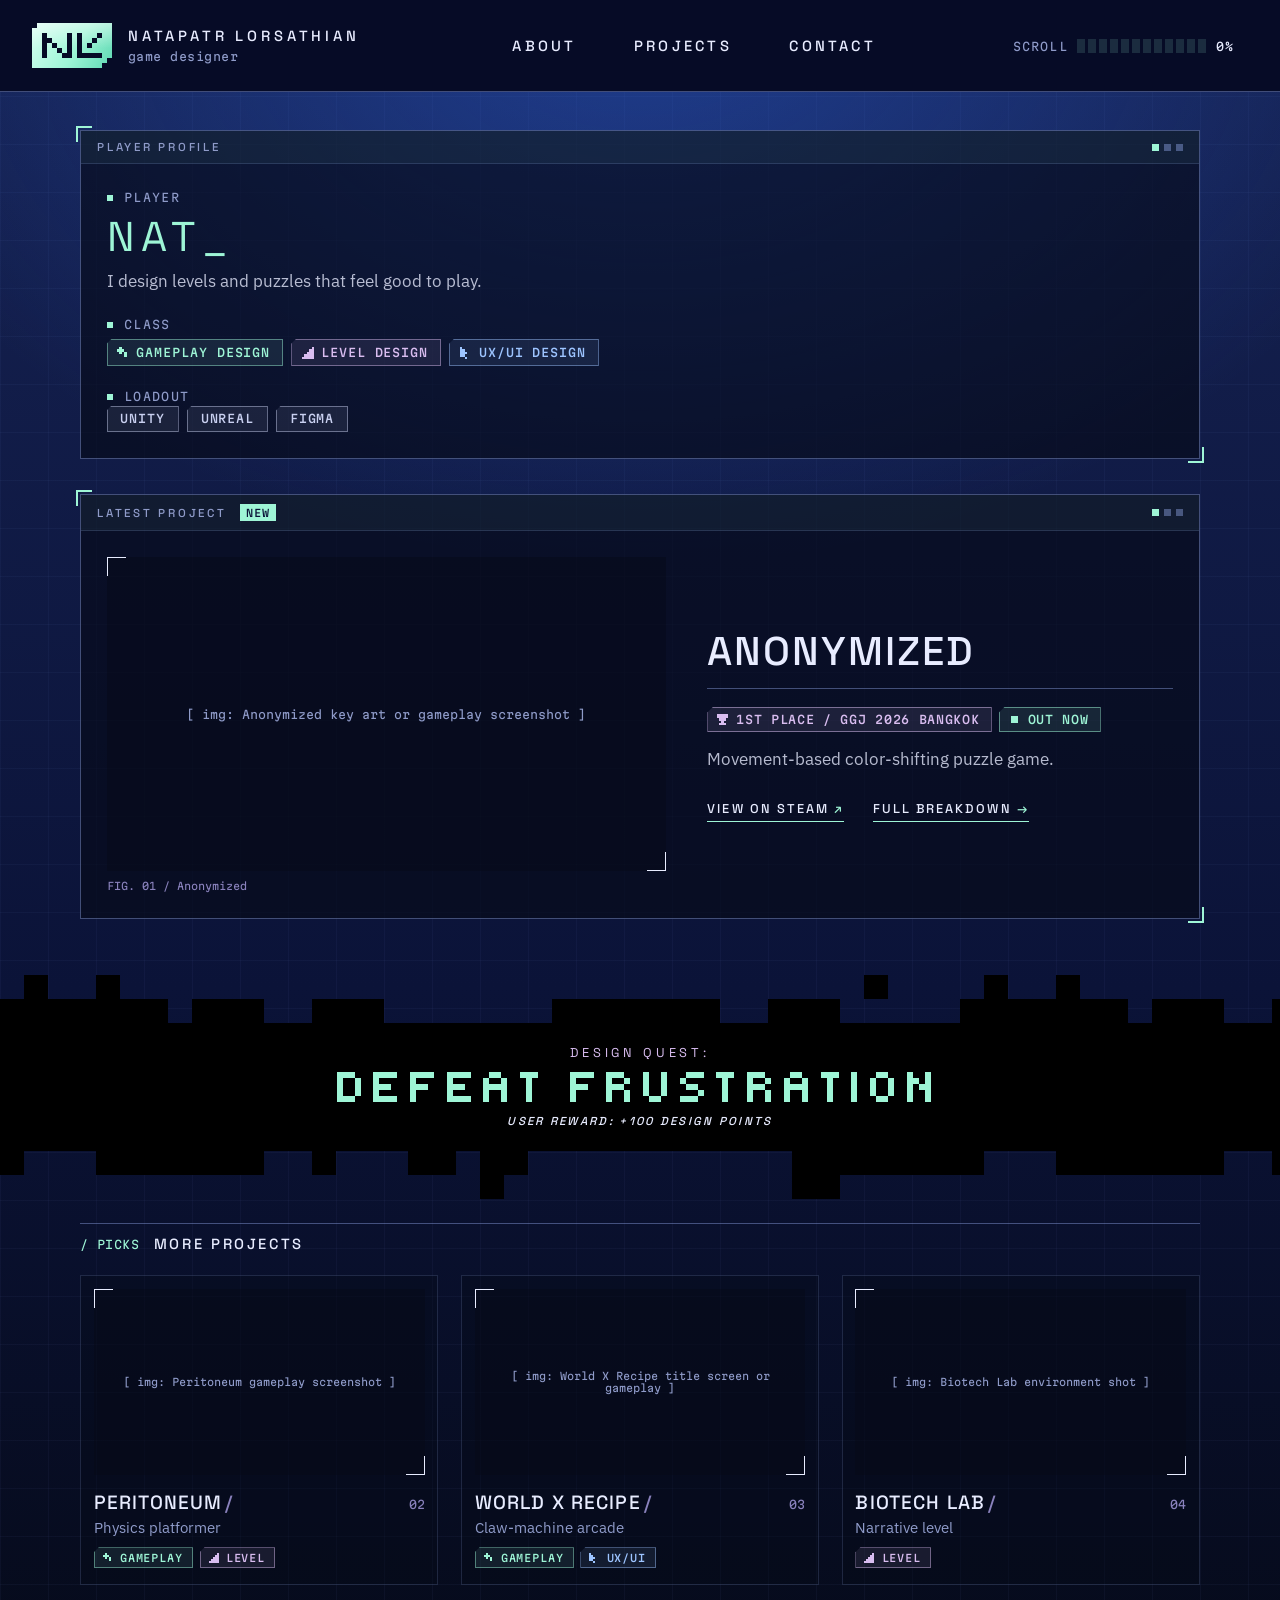
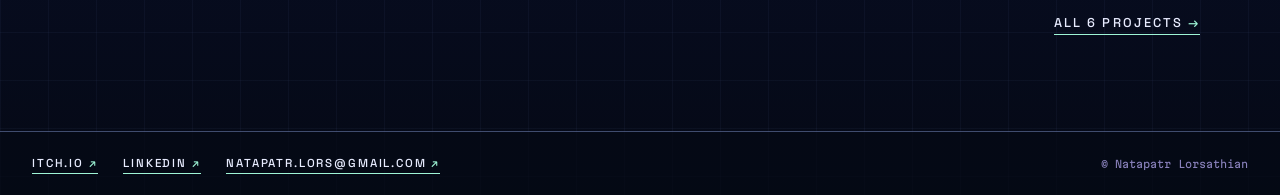
==== commit 9aee7de4: "One page width, sticky project nav, tag-style loadout, SCROLL meter, scroll cue at all widths - Ever" ====
--- a/index.html
+++ b/index.html
@@ -25,7 +25,7 @@
     <span class="brand-text"><span class="brand-name">NATAPATR LORSATHIAN</span><span class="brand-role">game designer</span></span>
   </a>
   <nav class="site-nav" aria-label="Main"><a href="about/">ABOUT</a><a href="projects/">PROJECTS</a><a href="contact/">CONTACT</a></nav>
-  <div class="read" aria-hidden="true"><span class="read-label">READ</span><span class="read-cells"></span><span class="read-pct">0%</span></div>
+  <div class="read" aria-hidden="true"><span class="read-label">SCROLL</span><span class="read-cells"></span><span class="read-pct">0%</span></div>
 </header>
 <main id="main">
 
@@ -35,9 +35,9 @@
       <h1 class="hero-intro out">NAT<span class="sr-only">, game designer</span><span class="cursor" aria-hidden="true">_</span></h1>
       <p class="hero-bio out">I design levels and puzzles that feel good to play.</p>
       <p class="hud-label" aria-hidden="true"><span class="hud-text">CLASS</span></p>
-      <div class="out class-chips"><ul class="chips" aria-label="Disciplines"><li><a class="chip chip-link t-gameplay" href="projects/#gameplay" aria-label="Gameplay Design projects"><svg viewBox="0 0 5 5" aria-hidden="true" shape-rendering="crispEdges"><rect x="1" y="0" width="1" height="1"/><rect x="0" y="1" width="1" height="1"/><rect x="1" y="1" width="1" height="1"/><rect x="2" y="1" width="1" height="1"/><rect x="1" y="2" width="1" height="1"/><rect x="3" y="2" width="1" height="1"/><rect x="3" y="3" width="1" height="1"/></svg>Gameplay Design<span class="chip-go" aria-hidden="true">&rarr;</span></a></li><li><a class="chip chip-link t-level" href="projects/#level" aria-label="Level Design projects"><svg viewBox="0 0 5 5" aria-hidden="true" shape-rendering="crispEdges"><rect x="4" y="0" width="1" height="1"/><rect x="3" y="1" width="1" height="1"/><rect x="4" y="1" width="1" height="1"/><rect x="2" y="2" width="1" height="1"/><rect x="3" y="2" width="1" height="1"/><rect x="4" y="2" width="1" height="1"/><rect x="1" y="3" width="1" height="1"/><rect x="2" y="3" width="1" height="1"/><rect x="3" y="3" width="1" height="1"/><rect x="4" y="3" width="1" height="1"/><rect x="0" y="4" width="1" height="1"/><rect x="1" y="4" width="1" height="1"/><rect x="2" y="4" width="1" height="1"/><rect x="3" y="4" width="1" height="1"/><rect x="4" y="4" width="1" height="1"/></svg>Level Design<span class="chip-go" aria-hidden="true">&rarr;</span></a></li><li><a class="chip chip-link t-ux" href="projects/#ux" aria-label="UX/UI Design projects"><svg viewBox="0 0 5 5" aria-hidden="true" shape-rendering="crispEdges"><rect x="0" y="0" width="1" height="1"/><rect x="0" y="1" width="1" height="1"/><rect x="1" y="1" width="1" height="1"/><rect x="0" y="2" width="1" height="1"/><rect x="1" y="2" width="1" height="1"/><rect x="2" y="2" width="1" height="1"/><rect x="0" y="3" width="1" height="1"/><rect x="1" y="3" width="1" height="1"/><rect x="2" y="4" width="1" height="1"/></svg>UX/UI Design<span class="chip-go" aria-hidden="true">&rarr;</span></a></li></ul></div>
+      <div class="out class-chips"><ul class="chips" aria-label="Disciplines"><li><a class="chip chip-link t-gameplay" href="projects/#gameplay" aria-label="Gameplay Design projects"><svg viewBox="0 0 5 5" aria-hidden="true" shape-rendering="crispEdges"><rect x="1" y="0" width="1" height="1"/><rect x="0" y="1" width="1" height="1"/><rect x="1" y="1" width="1" height="1"/><rect x="2" y="1" width="1" height="1"/><rect x="1" y="2" width="1" height="1"/><rect x="3" y="2" width="1" height="1"/><rect x="3" y="3" width="1" height="1"/></svg>Gameplay Design</a></li><li><a class="chip chip-link t-level" href="projects/#level" aria-label="Level Design projects"><svg viewBox="0 0 5 5" aria-hidden="true" shape-rendering="crispEdges"><rect x="4" y="0" width="1" height="1"/><rect x="3" y="1" width="1" height="1"/><rect x="4" y="1" width="1" height="1"/><rect x="2" y="2" width="1" height="1"/><rect x="3" y="2" width="1" height="1"/><rect x="4" y="2" width="1" height="1"/><rect x="1" y="3" width="1" height="1"/><rect x="2" y="3" width="1" height="1"/><rect x="3" y="3" width="1" height="1"/><rect x="4" y="3" width="1" height="1"/><rect x="0" y="4" width="1" height="1"/><rect x="1" y="4" width="1" height="1"/><rect x="2" y="4" width="1" height="1"/><rect x="3" y="4" width="1" height="1"/><rect x="4" y="4" width="1" height="1"/></svg>Level Design</a></li><li><a class="chip chip-link t-ux" href="projects/#ux" aria-label="UX/UI Design projects"><svg viewBox="0 0 5 5" aria-hidden="true" shape-rendering="crispEdges"><rect x="0" y="0" width="1" height="1"/><rect x="0" y="1" width="1" height="1"/><rect x="1" y="1" width="1" height="1"/><rect x="0" y="2" width="1" height="1"/><rect x="1" y="2" width="1" height="1"/><rect x="2" y="2" width="1" height="1"/><rect x="0" y="3" width="1" height="1"/><rect x="1" y="3" width="1" height="1"/><rect x="2" y="4" width="1" height="1"/></svg>UX/UI Design</a></li></ul></div>
       <p class="hud-label" aria-hidden="true"><span class="hud-text">LOADOUT</span></p>
-      <ul class="tools out" aria-label="Tools I work in"><li>Unity</li><li>Unreal</li><li>Figma</li></ul>
+      <ul class="chips tools out" aria-label="Tools I work in"><li class="chip t-tool">Unity</li><li class="chip t-tool">Unreal</li><li class="chip t-tool">Figma</li></ul>
     </div></div>
 </section>
 
--- a/assets/style.css
+++ b/assets/style.css
@@ -32,7 +32,9 @@
 }
 
 * { box-sizing: border-box; }
-html { background: var(--ink); scroll-behavior: smooth; }
+/* --hh (top bar height) and --nh (sticky project nav height) are set by site.js, so in-page jumps
+   and keyboard focus never land under the sticky bars. */
+html { background: var(--ink); scroll-behavior: smooth; scroll-padding-top: calc(var(--hh, 92px) + var(--nh, 0px) + 16px); }
 body {
   margin: 0;
   color: var(--head);
@@ -49,12 +51,13 @@
 }
 main { flex: 1; }
 main > section:first-child:not(.hero), main > article:first-child { padding-top: 2.8rem; }
+main > article.project:first-child { padding-top: 2rem; }
 a { color: var(--mint); }
 a:hover { color: var(--head); }
 p { margin: 0 0 0.85rem; }
 h1, h2, h3 { font-family: var(--grot); font-weight: 500; line-height: 1.15; margin: 0; }
 .wrap { width: min(1120px, 100% - 2.5rem); margin-inline: auto; }
-.narrow { width: min(880px, 100% - 2.5rem); }
+
 .skip { position: absolute; left: -999px; }
 .skip:focus { left: 1rem; top: 1rem; background: var(--head); color: var(--deep); padding: 0.5rem 1rem; z-index: 9; }
 :focus-visible { outline: 1px solid var(--mint); outline-offset: 4px; }
@@ -92,12 +95,12 @@
 .site-nav a::before { content: ""; width: 7px; height: 7px; background: var(--mint); opacity: 0; }
 .site-nav a:hover::before, .site-nav a.active::before { opacity: 1; }
 .site-nav a.active { color: var(--mint); }
-.read { display: flex; align-items: center; gap: 0.75rem; font: 400 var(--fs-label) var(--mono); color: var(--muted); letter-spacing: 0.1em; }
+.read { display: flex; align-items: center; gap: 0.6rem; font: 400 var(--fs-label) var(--mono); color: var(--muted); letter-spacing: 0.1em; }
 .read-cells { display: flex; gap: 3px; }
 .read-cells i { width: 8px; height: 14px; background: rgba(158, 245, 214, 0.14); }
 .read-cells i.on { background: var(--mint); }
 .read.off { visibility: hidden; }
-.read-pct { min-width: 2.8rem; color: var(--head); text-align: right; }
+.read-pct { min-width: 4ch; color: var(--head); text-align: left; }
 
 /* ---------- Shared type ---------- */
 .prose p { font-family: var(--plex); color: var(--body); font-size: var(--fs-body); line-height: 1.72; max-width: 64ch; }
@@ -141,7 +144,8 @@
 .list-box .mission:last-child { border-bottom: 0; }
 
 /* About / Projects / Contact share one centered column */
-.section-page { width: min(880px, 100% - 2.5rem); }
+/* Every page uses the same 1120px frame (user, 2026-11-08), so nothing jumps between pages. */
+.section-page { }
 
 /* Links: underlined caps, arrow for external */
 .links { display: flex; flex-wrap: wrap; gap: 0.6rem 1.8rem; margin: 1.6rem 0 0; }
@@ -303,15 +307,12 @@
 .class-chips .chip { font-size: var(--fs-label); padding: 0.42rem 0.75rem 0.42rem 0.6rem; }
 .class-chips .chip svg { width: 12px; height: 12px; }
 .chip-link { text-decoration: none; cursor: pointer; transition: background .15s, border-color .15s; }
-.chip-go { font-family: var(--grot); margin-left: 0.1rem; opacity: 0.55; transition: transform .15s, opacity .15s; }
-.chip-link:hover, .chip-link:focus-visible { background: color-mix(in srgb, var(--c) 18%, transparent); border-color: var(--c); }
-.chip-link:hover .chip-go, .chip-link:focus-visible .chip-go { opacity: 1; transform: translateX(2px); }
+.chip-link:hover, .chip-link:focus-visible { background: color-mix(in srgb, var(--c) 20%, transparent); border-color: var(--c); }
 .chip-link:focus-visible { outline: 1px solid var(--c); outline-offset: -5px; }
 .sr-only { position: absolute; width: 1px; height: 1px; overflow: hidden; clip: rect(0 0 0 0); white-space: nowrap; }
-/* LOADOUT: plain text with pixel separators, so it doesn't look like buttons (the CLASS chips are the clickable ones) */
-.tools { list-style: none; display: flex; flex-wrap: wrap; align-items: center; gap: 0.4rem 0; padding: 0; margin-bottom: 0; }
-.tools li { font: 500 var(--fs-caps) var(--grot); letter-spacing: 0.18em; text-transform: uppercase; color: var(--head); padding: 0.2rem 0; }
-.tools li + li::before { content: ""; display: inline-block; width: 4px; height: 4px; background: var(--dim); margin: 0 1rem 0 0.85rem; vertical-align: 3px; }
+/* LOADOUT: the same tag shape as CLASS, in a neutral colour (not clickable) */
+.tools.chips { margin-top: 0; gap: 0.5rem; }
+.chip.t-tool { --c: #c9d0f0; font-size: var(--fs-label); padding: 0.42rem 0.8rem; }
 /* Home cursor: solid until the profile window finishes typing (site.js adds .go), then blinks
    3 times and drops to an idle glow on the same beat. Never blinks forever (WCAG 2.2.2). */
 .cursor { display: inline-block; color: var(--mint); }
@@ -327,15 +328,15 @@
 /* typed reveal (site.js); without JS everything is simply shown */
 .js .window.is-typing .hud-text, .js .window.is-typing .out, .js .window.is-typing .hud-label::before { visibility: hidden; }
 .js .window .shown, .js .window .hud-label.shown::before { visibility: visible !important; }
-.featured { padding-bottom: 2rem; scroll-margin-top: 116px; }
+.featured { padding-bottom: 2rem; }
 /* Home: "SCROLL" prompt, standing upright in the empty right-hand margin so it never covers content.
    Only on screens wide enough to have that margin (1240px+); hidden once the visitor scrolls (site.js
    adds .gone). The chevron bobs 3 times, then rests (nothing moves forever, WCAG 2.2.2). JS only. */
 .scroll-cue { display: none; }
 .js .scroll-cue {
-  position: fixed; right: max(0.5rem, calc((100vw - 1120px) / 4 - 15px)); bottom: 1.6rem; z-index: 4;
+  position: fixed; right: max(4px, calc((100vw - 1120px) / 4 - 13px)); bottom: 1.6rem; z-index: 4;
   display: flex; flex-direction: column; align-items: center; gap: 0.6rem;
-  padding: 0.75rem 0.4rem 0.6rem; text-decoration: none;
+  padding: 0.7rem 0.25rem 0.55rem; text-decoration: none;
   font: 400 var(--fs-micro)/1 var(--mono); letter-spacing: 0.2em; color: var(--muted);
   background: rgba(5, 9, 21, 0.85); border: 1px solid var(--line-strong);
   clip-path: polygon(6px 0, 100% 0, 100% 100%, 0 100%, 0 6px);
@@ -347,12 +348,13 @@
 .scroll-cue svg { width: 15px; height: 9px; fill: var(--mint); animation: cue-bob 1.1s steps(2, jump-none) 3 1s; }
 .js .scroll-cue.gone { opacity: 0; visibility: hidden; }
 @keyframes cue-bob { 0%, 100% { transform: none; } 50% { transform: translateY(4px); } }
-@media (max-width: 1239px) { .js .scroll-cue { display: none; } }
 .featured .window-body { padding: 1.6rem; }
 .chat-window { margin: 0.5rem 0 1rem; }
 .chat-window .chat { margin: 0; background: none; border: 0; border-radius: 0; }
 .contact-window .window-body { padding-top: 0.4rem; }
-.contact-window .window-body > .sec:first-child { border-top: 0; margin-top: 0.6rem; }
+.contact-grid { display: grid; grid-template-columns: 1fr 1fr; gap: 0 3rem; }
+.contact-grid > div:first-child .sec { border-top: 0; margin-top: 0.6rem; }
+@media (min-width: 901px) { .contact-grid .sec { border-top: 0; margin-top: 0.6rem; } }
 .list-window .window-body { padding: 1.1rem 1.2rem 0.6rem; }
 .list-window .missions { border-top: 0; }
 .list-window .mission:last-child, .list-window .mission.last-shown { border-bottom: 0; }
@@ -387,8 +389,7 @@
   48% { opacity: .3; animation-timing-function: step-end; }
   58%, 100% { opacity: 1; }
 }
-.quest { scroll-margin-top: 116px;
- position: relative; margin: 4.5rem 0; }
+.quest { position: relative; margin: 4.5rem 0; }
 .quest-band { text-align: center; background: #000; padding: 1.4rem 1rem; position: relative; }
 /* Rip-open (site.js adds .rip-ready, then .ripped when the band scrolls into view):
    a mint seam slashes across, then the page tears open into the band in pixel-sized steps. */
@@ -457,7 +458,11 @@
 
 /* ---------- Project page ---------- */
 .project { padding-bottom: 2rem; }
-.proj-nav { display: flex; justify-content: space-between; align-items: center; flex-wrap: wrap; gap: 1rem 2rem; padding-bottom: 1rem; margin-bottom: 2rem; border-bottom: 1px solid var(--line-strong); }
+/* Project nav sticks under the top bar while scrolling, so previous / next project are always in
+   reach. Once stuck (site.js adds .stuck) it gets the top bar's background across the full width. */
+.proj-nav { position: sticky; top: var(--hh, 92px); z-index: 4; display: flex; justify-content: space-between; align-items: center; flex-wrap: wrap; gap: 1rem 2rem; padding: 0.8rem 0; margin-bottom: 2rem; border-bottom: 1px solid var(--line-strong); }
+.proj-nav.stuck { background: #060b26; box-shadow: 0 0 0 100vmax #060b26; clip-path: inset(0 -100vmax); border-bottom-color: transparent; }
+.proj-nav.stuck::after { content: ""; position: absolute; left: -100vmax; right: -100vmax; bottom: 0; height: 1px; background: var(--line-strong); }
 .proj-step { display: flex; align-items: center; flex-wrap: wrap; gap: 0.8rem 1.6rem; }
 .proj-count { font: 400 var(--fs-label) var(--mono); color: var(--muted); }
 .proj-count b { font-weight: 400; color: var(--mint); margin: 0 0.3rem; }
@@ -476,7 +481,7 @@
 
 /* ---------- Project page: DESIGN LOG window ---------- */
 .file-pitch { margin: 0 0 1.3rem; font: 400 var(--fs-body)/1.5 var(--plex); color: var(--head); }
-.dl { margin-top: 0; scroll-margin-top: 116px; }
+.dl { margin-top: 0; }
 .pdr { margin: 0; display: grid; gap: 1rem; }
 .pdr dt { font: 500 var(--fs-caps-s) var(--grot); letter-spacing: .22em; color: var(--muted); margin-bottom: .3rem; }
 .pdr dt b { font: 400 var(--fs-micro) var(--mono); color: var(--dim); margin-right: .6rem; letter-spacing: .05em; }
@@ -554,7 +559,7 @@
 .chat-status::before { content: ""; display: inline-block; width: 7px; height: 7px; border-radius: 50%; background: var(--mint); margin-right: 0.45rem; vertical-align: 1px; }
 .chat-log { min-height: 14rem; }
 .bubble {
-  max-width: 74%;
+  max-width: min(74%, 560px);
   width: fit-content;
   margin: 0.55rem 0;
   padding: 0.75rem 1.1rem;
@@ -652,7 +657,7 @@
   .site-footer { padding-inline: 1.2rem; }
 }
 @media (max-width: 900px) {
-  .featured-grid, .two-col, .split, .file-grid { grid-template-columns: 1fr; gap: 1.5rem; }
+  .featured-grid, .two-col, .split, .file-grid, .contact-grid { grid-template-columns: 1fr; gap: 1.5rem; }
   .split.flip > :first-child { order: 0; }
   .split .frame { margin-top: 0; }
   .two-col aside { padding-top: 0.5rem; }
@@ -676,9 +681,8 @@
   .site-footer { padding-inline: 1rem; }
   .hero { padding-top: 1.6rem; }
   /* project prev / next: All projects on its own line, then Prev · 01/06 · Next across */
-  .proj-nav { flex-direction: column; align-items: stretch; gap: 0.9rem; }
-  .back { align-self: flex-start; }
-  .proj-step { justify-content: space-between; flex-wrap: nowrap; gap: 1rem; }
+  .proj-nav { flex-wrap: nowrap; gap: 1rem; }
+  .proj-step { flex-wrap: nowrap; gap: 0.9rem; }
   .pn-full { display: none; }
   .pn-short { display: inline; }
   .window-body, .featured .window-body { padding: 1.2rem 1.1rem; }
@@ -691,6 +695,7 @@
 }
 @media (max-width: 360px) {
   .site-nav a { letter-spacing: 0.1em; padding-inline: 0.15rem; }
+  .proj-count { display: none; }
 }
 @media (prefers-reduced-motion: reduce) {
   html { scroll-behavior: auto; }
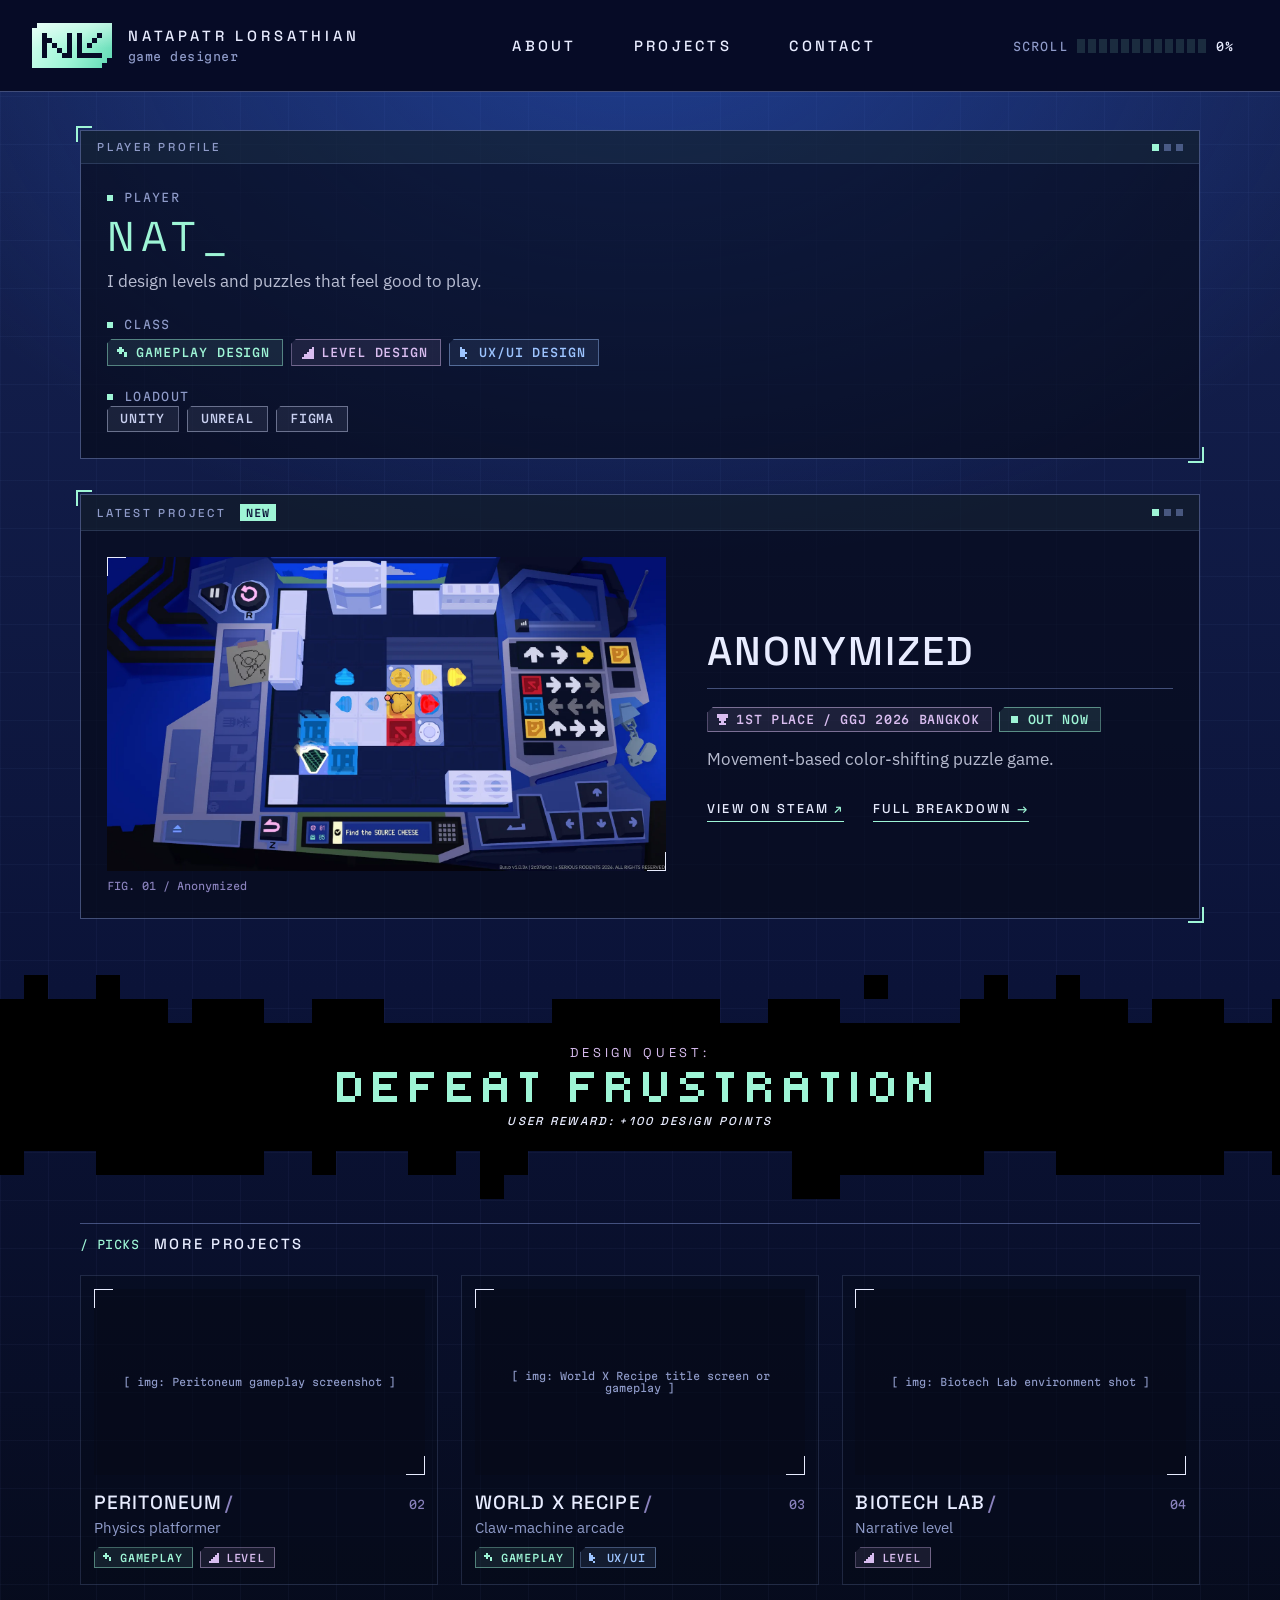
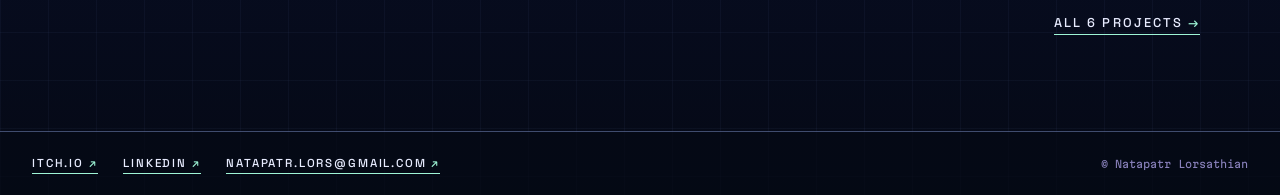
==== commit efa87942: "Anonymized: trailer, real highlight media, 3-way puzzle switch - Hero: click-to-load YouTube trailer" ====
--- a/index.html
+++ b/index.html
@@ -46,7 +46,7 @@
 <section class="wrap featured" id="latest" aria-label="Latest project">
   <div class="window "><div class="window-bar"><span class="window-title">LATEST PROJECT<span class="window-tag">NEW</span></span><span class="window-lights" aria-hidden="true"><i></i><i></i><i></i></span></div><div class="window-body">
     <div class="featured-grid">
-      <a class="featured-media" href="projects/anonymized/" tabindex="-1" aria-hidden="true"><figure class="frame "><div class="ph" style="aspect-ratio:16/9" role="img" aria-label="Image coming soon: Anonymized key art or gameplay screenshot"><span>[ img: Anonymized key art or gameplay screenshot ]</span></div><figcaption>FIG. 01 / Anonymized</figcaption></figure></a>
+      <a class="featured-media" href="projects/anonymized/" tabindex="-1" aria-hidden="true"><figure class="frame"><div class="ph has-media"><img src="assets/img/anonymized/trailer-poster.webp" alt="" width="1600" height="900" decoding="async"></div><figcaption>FIG. 01 / Anonymized</figcaption></figure></a>
       <div class="featured-body">
         <header class="doc-head featured-head"><h2 class="doc-title">Anonymized</h2></header>
         <div class="badges"><span class="badge b-award"><svg viewBox="0 0 5 5" aria-hidden="true" shape-rendering="crispEdges"><rect x="0" y="0" width="1" height="1"/><rect x="1" y="0" width="1" height="1"/><rect x="2" y="0" width="1" height="1"/><rect x="3" y="0" width="1" height="1"/><rect x="4" y="0" width="1" height="1"/><rect x="0" y="1" width="1" height="1"/><rect x="1" y="1" width="1" height="1"/><rect x="2" y="1" width="1" height="1"/><rect x="3" y="1" width="1" height="1"/><rect x="4" y="1" width="1" height="1"/><rect x="1" y="2" width="1" height="1"/><rect x="2" y="2" width="1" height="1"/><rect x="3" y="2" width="1" height="1"/><rect x="2" y="3" width="1" height="1"/><rect x="1" y="4" width="1" height="1"/><rect x="2" y="4" width="1" height="1"/><rect x="3" y="4" width="1" height="1"/></svg>1st place / GGJ 2026 Bangkok</span><span class="badge b-status"><svg viewBox="0 0 5 5" aria-hidden="true" shape-rendering="crispEdges"><rect x="1" y="1" width="1" height="1"/><rect x="2" y="1" width="1" height="1"/><rect x="3" y="1" width="1" height="1"/><rect x="1" y="2" width="1" height="1"/><rect x="2" y="2" width="1" height="1"/><rect x="3" y="2" width="1" height="1"/><rect x="1" y="3" width="1" height="1"/><rect x="2" y="3" width="1" height="1"/><rect x="3" y="3" width="1" height="1"/></svg>Out now</span></div>
--- a/assets/style.css
+++ b/assets/style.css
@@ -194,6 +194,7 @@
 .file-window .window-body { padding: 1.4rem 1.5rem 1.5rem; }
 .file-grid { display: grid; grid-template-columns: 1.35fr 1fr; gap: 1.5rem 2rem; align-items: start; }
 .file-main .file-pitch { margin: 1.1rem 0 0; }
+.file-plays { margin: .6rem 0 0; font: 400 var(--fs-body-s)/1.55 var(--plex); color: var(--muted); }   /* how the game plays, under the pitch */
 .file-side .links { margin-top: 1.4rem; }
 /* Awards: a small group under the specs, styled like the SPECS / ROLE group labels */
 .file-awards { margin-top: 1.3rem; }
@@ -360,6 +361,12 @@
 .list-window .mission:last-child, .list-window .mission.last-shown { border-bottom: 0; }
 .featured-grid { display: grid; grid-template-columns: 1.2fr 1fr; gap: 2.6rem; align-items: center; }
 .featured-media { display: block; text-decoration: none; }
+/* Whole Latest Project window opens the project: the image link's ::after covers the window
+   (the nearest positioned ancestor); the window's own links sit above it. */
+.featured-media::after { content: ""; position: absolute; inset: 0; z-index: 1; }
+.featured .links .link { position: relative; z-index: 2; }
+.featured .window { transition: border-color .15s; }
+.featured .window:hover { border-color: rgba(158, 245, 214, 0.55); }
 .featured-body { padding-top: 0.3rem; }
 .featured-body .doc-head { margin-bottom: 1.1rem; border-bottom-color: var(--line-strong); border-bottom-width: 1px; }
 .featured-body .doc-title { font-size: clamp(1.8rem, 3.6vw, 2.5rem); }
@@ -461,8 +468,10 @@
 /* Project nav sticks under the top bar while scrolling, so previous / next project are always in
    reach. Once stuck (site.js adds .stuck) it gets the top bar's background across the full width. */
 .proj-nav { position: sticky; top: var(--hh, 92px); z-index: 4; display: flex; justify-content: space-between; align-items: center; flex-wrap: wrap; gap: 1rem 2rem; padding: 0.8rem 0; margin-bottom: 2rem; border-bottom: 1px solid var(--line-strong); }
-.proj-nav.stuck { background: #060b26; box-shadow: 0 0 0 100vmax #060b26; clip-path: inset(0 -100vmax); border-bottom-color: transparent; }
-.proj-nav.stuck::after { content: ""; position: absolute; left: -100vmax; right: -100vmax; bottom: 0; height: 1px; background: var(--line-strong); }
+/* Full-width background and bottom line drawn with box-shadow and border-image outset: both are
+   paint-only, so they never widen the page (a positioned ::after did, making phones zoom out). */
+.proj-nav.stuck { background: #060b26; box-shadow: 0 0 0 100vmax #060b26; clip-path: inset(0 -100vmax);
+  border-image: linear-gradient(var(--line-strong), var(--line-strong)) 0 0 1 0 / 0 0 1px 0 / 0 100vmax; }
 .proj-step { display: flex; align-items: center; flex-wrap: wrap; gap: 0.8rem 1.6rem; }
 .proj-count { font: 400 var(--fs-label) var(--mono); color: var(--muted); }
 .proj-count b { font-weight: 400; color: var(--mint); margin: 0 0.3rem; }
@@ -482,12 +491,43 @@
 /* ---------- Project page: DESIGN LOG window ---------- */
 .file-pitch { margin: 0 0 1.3rem; font: 400 var(--fs-body)/1.5 var(--plex); color: var(--head); }
 .dl { margin-top: 0; }
-.pdr { margin: 0; display: grid; gap: 1rem; }
-.pdr dt { font: 500 var(--fs-caps-s) var(--grot); letter-spacing: .22em; color: var(--muted); margin-bottom: .3rem; }
+.pdr { margin: 0; display: grid; gap: 1.35rem; }
+.pdr dt { font: 500 var(--fs-caps-s) var(--grot); letter-spacing: .22em; color: var(--muted); margin-bottom: .55rem; }
 .pdr dt b { font: 400 var(--fs-micro) var(--mono); color: var(--dim); margin-right: .6rem; letter-spacing: .05em; }
 .pdr dd { margin: 0; font: 400 var(--fs-body)/1.55 var(--plex); color: var(--body); }
-.pdr .dec dt { color: var(--mint); } .pdr .dec dd { color: var(--head); }
-.hl-grid { display: grid; grid-template-columns: 1.25fr 1fr; gap: 2rem; align-items: start; }
+.pdr .dec dt { color: var(--mint); }   /* all three sections share one text colour; only the DECISION label is mint */
+.pdr-list { font-size: inherit; color: inherit; }
+.pdr-list li { padding: .26rem 0 .26rem 1.4rem; line-height: 1.6; }
+/* No lone last word. Bullets are short (1-3 lines): balance evens the lines in every current browser
+   (Chrome's "pretty" skips 2-line blocks). Longer text: pretty where supported, balance elsewhere. */
+.pdr-list li, .plus-list li { text-wrap: balance; }
+.retro, .file-pitch, .file-plays { text-wrap: balance; text-wrap: pretty; }
+.pdr-list li::before { top: .28rem; }
+/* Numbered legend: a decision bullet that matches a marker on the image shows its number */
+.pdr-list li.m::before { content: attr(data-m); top: .46rem; left: 0; width: 1.05rem; height: 1.05rem; display: grid; place-items: center;
+  background: var(--mint); color: var(--deep); font: 600 var(--fs-micro)/1 var(--mono); }
+.pdr-list li.m { padding-left: 1.7rem; }
+/* Markers on the image (positions in % of the image) */
+.hl-fig .ph { overflow: hidden; }
+.mk { position: absolute; transform: translate(-50%, -50%); width: 1.6rem; height: 1.6rem; display: grid; place-items: center;
+  background: var(--mint); color: var(--deep); font: 600 var(--fs-label)/1 var(--mono); box-shadow: 0 0 0 3px rgba(5, 9, 21, .55); }
+/* Highlight image: fills the tab's height (min 16:9); one pane at a time with a before/after switch */
+.hl-fig { display: flex; flex-direction: column; }
+.hl-stage { position: relative; flex: 1 0 auto; aspect-ratio: 4 / 3; }   /* at least 4:3, grows to the tab's height */
+.hl-stage .ba-pane { position: absolute; inset: 0; height: auto; }
+.hl-stage .ba-pane:not(.on) { display: none; }
+.ba-switch { position: absolute; top: .7rem; left: .7rem; z-index: 2; display: flex; border: 1px solid var(--line-strong); background: rgba(5, 9, 21, .85); }
+.ba-switch button { font: 500 var(--fs-micro)/1 var(--mono); letter-spacing: .12em; color: var(--muted); background: none; border: 0; padding: .5rem .75rem; cursor: pointer; }
+.ba-switch button + button { border-left: 1px solid var(--line-strong); }
+.ba-switch button[aria-pressed="true"] { background: var(--mint); color: var(--deep); }
+.ba-switch button:hover:not([aria-pressed="true"]) { color: var(--head); }
+.ba-switch button:focus-visible { outline: 2px solid var(--mint); outline-offset: -4px; }
+.ba-switch button[aria-pressed="true"]:focus-visible { outline-color: var(--deep); }
+.hl-grid:has(li[data-m="1"]:hover) .mk[data-m="1"], .hl-grid:has(.mk[data-m="1"]:hover) li[data-m="1"]::before { background: var(--head); outline: 2px solid var(--mint); outline-offset: 2px; }
+.hl-grid:has(li[data-m="2"]:hover) .mk[data-m="2"], .hl-grid:has(.mk[data-m="2"]:hover) li[data-m="2"]::before { background: var(--head); outline: 2px solid var(--mint); outline-offset: 2px; }
+.hl-grid:has(li[data-m="3"]:hover) .mk[data-m="3"], .hl-grid:has(.mk[data-m="3"]:hover) li[data-m="3"]::before { background: var(--head); outline: 2px solid var(--mint); outline-offset: 2px; }
+.hl-grid:has(li[data-m="4"]:hover) .mk[data-m="4"], .hl-grid:has(.mk[data-m="4"]:hover) li[data-m="4"]::before { background: var(--head); outline: 2px solid var(--mint); outline-offset: 2px; }
+.hl-grid { display: grid; grid-template-columns: 1.75fr 1fr; gap: 2.8rem; align-items: stretch; }   /* image ~64%: the image is the subject */
 .retro { margin: 0; font: 400 var(--fs-body)/1.55 var(--plex); color: var(--muted); }
 /* D: OS-style tabs under the window bar; all panes share one grid cell so the window never jumps */
 .dl-tabs { display: flex; gap: 2px; padding: .6rem .8rem 0;
@@ -507,6 +547,7 @@
 .dl-pane.on { visibility: visible; }
 .dl-content { flex: 1; display: flex; flex-direction: column; justify-content: flex-start; }
 .dl-content > .dl-overview { align-self: stretch; margin-bottom: auto; }
+.dl-content > .hl-grid { flex: 1; }   /* the highlight (and its image) fills the shared tab height: no empty band in shorter tabs */
 .js .dl-pane.on .dl-content { animation: pane-in .22s ease-out; }
 @keyframes pane-in { from { opacity: 0; transform: translateX(6px); } to { opacity: 1; transform: none; } }
 .dl-overview { display: grid; grid-template-columns: 1fr 1.15fr; gap: 2.4rem; align-items: start; }
@@ -523,6 +564,7 @@
 .dl-mno { font: 400 var(--fs-micro) var(--mono); color: var(--dim); }
 .dl-mtitle { font: 500 var(--fs-caps) var(--grot); letter-spacing: .16em; color: var(--head); }
 .dl-mteaser { font: 400 var(--fs-body-s)/1.4 var(--plex); color: var(--muted); display: -webkit-box; -webkit-line-clamp: 1; -webkit-box-orient: vertical; overflow: hidden; }
+@media (max-width: 640px) { .dl-mteaser { -webkit-line-clamp: 2; } }   /* phones: teaser gets two lines */
 .dl-go { font: 400 var(--fs-micro) var(--mono); color: var(--mint); letter-spacing: .08em; }
 .dl-step { display: flex; justify-content: space-between; align-items: center; margin-top: 1.4rem; padding-top: .9rem; border-top: 1px solid var(--line); }
 .dl-step button { background: none; border: 0; cursor: pointer; font: 500 var(--fs-caps-s) var(--grot); letter-spacing: .2em; text-transform: uppercase; color: var(--head); padding: .3rem 0; }
@@ -570,6 +612,14 @@
 .bubble p { margin: 0; }
 .bubble.them { background: var(--lav); border-bottom-left-radius: 1px; }
 .bubble.me { background: var(--mint); margin-left: auto; border-bottom-right-radius: 1px; }
+/* Nat sending a link: a link-preview card inside the bubble */
+.bubble.link-msg { padding: 0.35rem; }
+.link-msg a { display: block; padding: 0.6rem 0.85rem 0.65rem; border-radius: 3px; background: rgba(26, 31, 61, 0.1); color: #1a1f3d; text-decoration: none; border-left: 3px solid #1a1f3d; }
+.link-msg .lm-text { display: block; font-weight: 500; text-decoration: underline; text-underline-offset: 3px; }
+.link-msg .lm-text::after { content: "\00a0\2192"; content: "\00a0\2192" / ""; }
+.link-msg .lm-url { display: block; margin-top: 0.2rem; font: 400 var(--fs-label) var(--mono); color: #3d3566; overflow-wrap: anywhere; }
+.link-msg a:hover { background: rgba(26, 31, 61, 0.18); }
+.link-msg a:focus-visible { outline: 2px solid #1a1f3d; outline-offset: 2px; }
 .js .chat-log .bubble { opacity: 0; transform: translateY(8px); transition: opacity 0.2s, transform 0.2s; }
 .js .chat-log .bubble.shown { opacity: 1; transform: none; }
 .typing { display: inline-flex; gap: 5px; padding: 0.95rem 1.1rem; }
@@ -597,6 +647,7 @@
   cursor: pointer;
   text-decoration: none;
   animation: rise 0.25s ease-out;
+  text-align: right;   /* a label that wraps stays aligned with the right-hand reply column */
 }
 .chat-opt:hover, .chat-opt:focus-visible { background: rgba(158, 245, 214, 0.12); color: var(--head); }
 .chat-opt.final { background: var(--mint); color: var(--deep); border-color: var(--mint); font-weight: 500; }
@@ -703,3 +754,25 @@
   * { animation: none !important; transition: none !important; }
   .js .chat .bubble:not(.typing) { opacity: 1; transform: none; }
 }
+
+/* Real media inside image frames. Highlight pictures are 4:3 crops around the board and console;
+   the frame keeps its crop marks and the picture sits centered when the tab is taller, so markers
+   (in % of the picture) stay on target. */
+.ph.has-media { padding: 0; display: block; background: rgba(5, 9, 21, .55); }
+.ph.has-media > img { display: block; width: 100%; height: auto; }
+.hl-stage .ba-pane.has-media { display: flex; align-items: center; }
+.hl-stage .ba-pane.has-media:not(.on) { display: none; }
+.hl-box { position: relative; width: 100%; aspect-ratio: 4 / 3; }
+.hl-media { display: block; width: 100%; height: 100%; object-fit: contain; }
+.ph.has-media::before, .ph.has-media::after { z-index: 1; pointer-events: none; }
+.dl-thumb img { display: block; width: 100%; height: auto; }
+
+/* Trailer: poster + play button until pressed, then the YouTube player in the same 16:9 box */
+.hero-video .yt, .hero-video iframe { position: relative; display: block; width: 100%; aspect-ratio: 16 / 9; border: 0; background: #000; }
+.hero-video .yt img { display: block; width: 100%; height: 100%; object-fit: cover; opacity: .82; transition: opacity .15s; }
+.hero-video .yt:hover img, .hero-video .yt:focus-visible img { opacity: 1; }
+.yt-play { position: absolute; left: 50%; top: 50%; transform: translate(-50%, -50%); width: 4.2rem; height: 4.2rem; display: grid; place-items: center;
+  background: var(--mint); box-shadow: 0 0 0 4px rgba(5, 9, 21, .55); transition: transform .15s; }
+.yt-play svg { width: 1.6rem; height: 1.6rem; margin-left: .25rem; fill: var(--deep); }
+.hero-video .yt:hover .yt-play { transform: translate(-50%, -50%) scale(1.06); }
+.hero-video .yt:focus-visible { outline: 2px solid var(--mint); outline-offset: 3px; }
